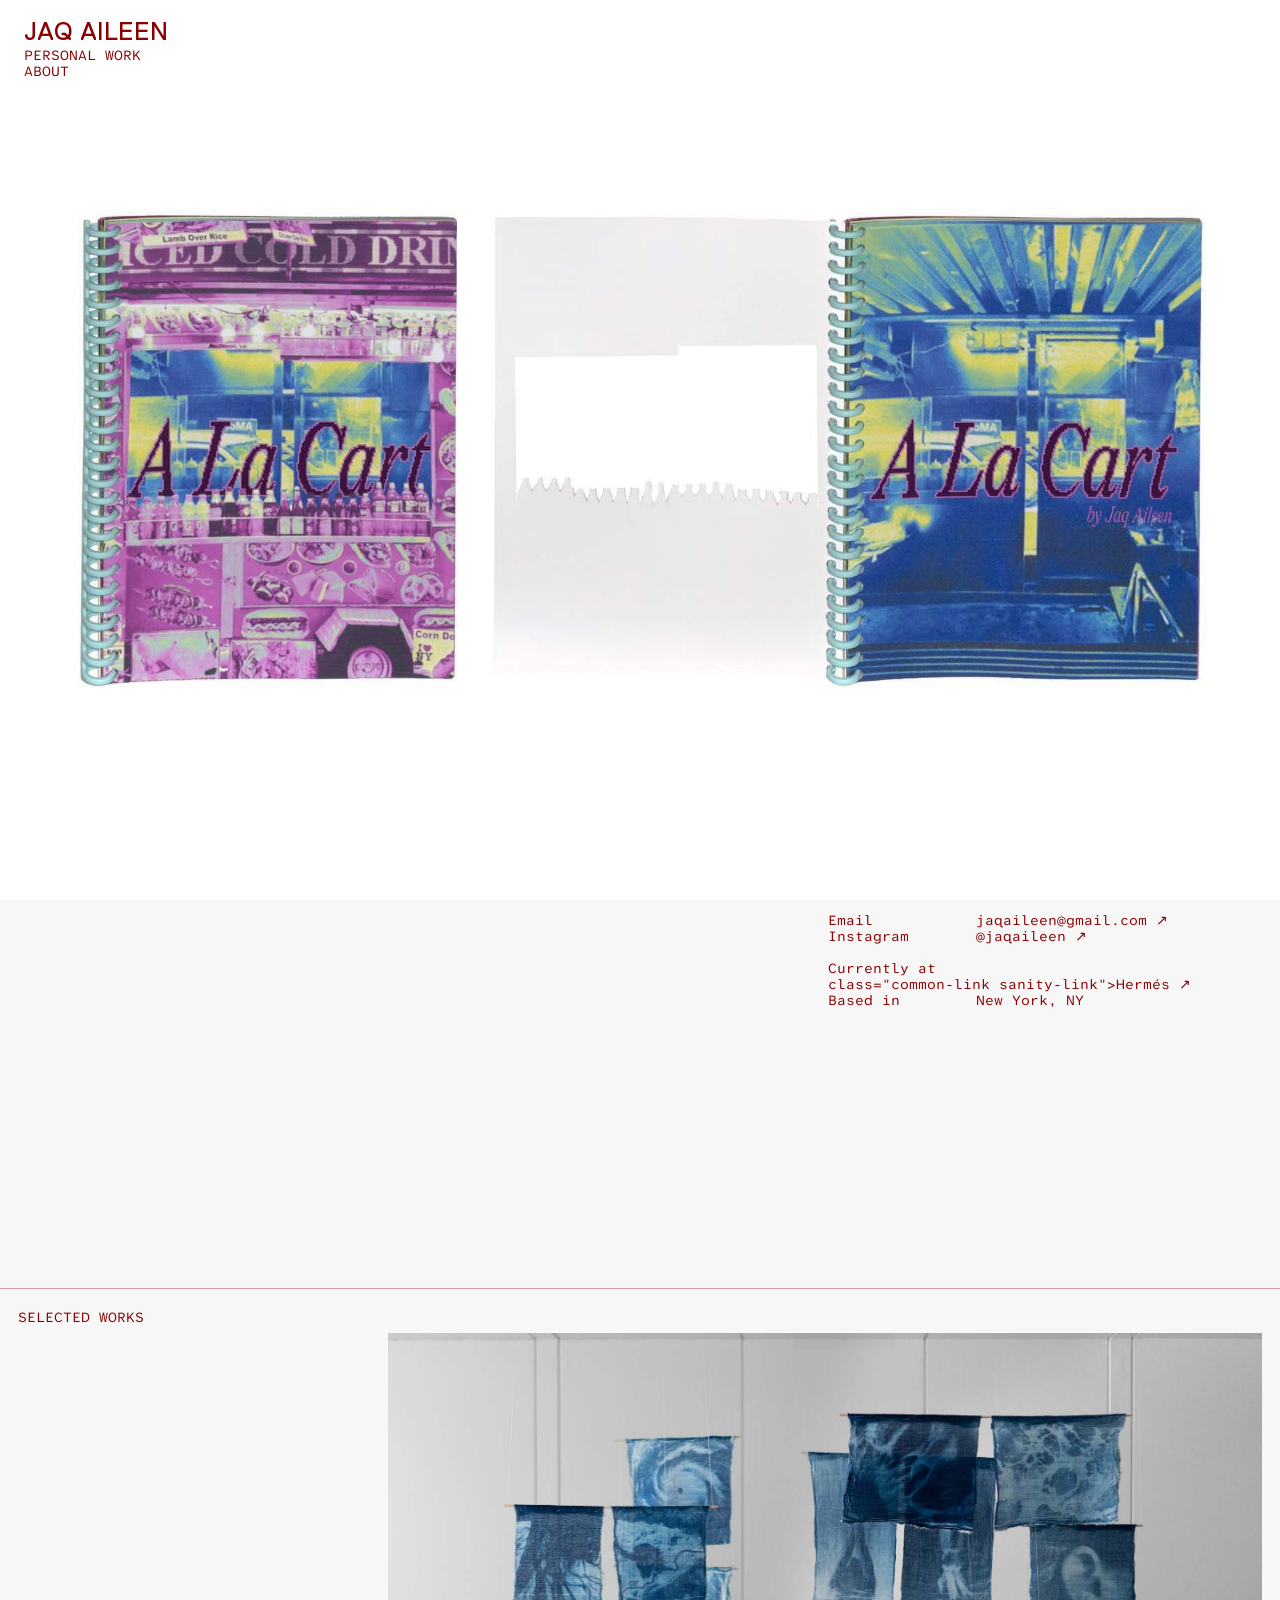
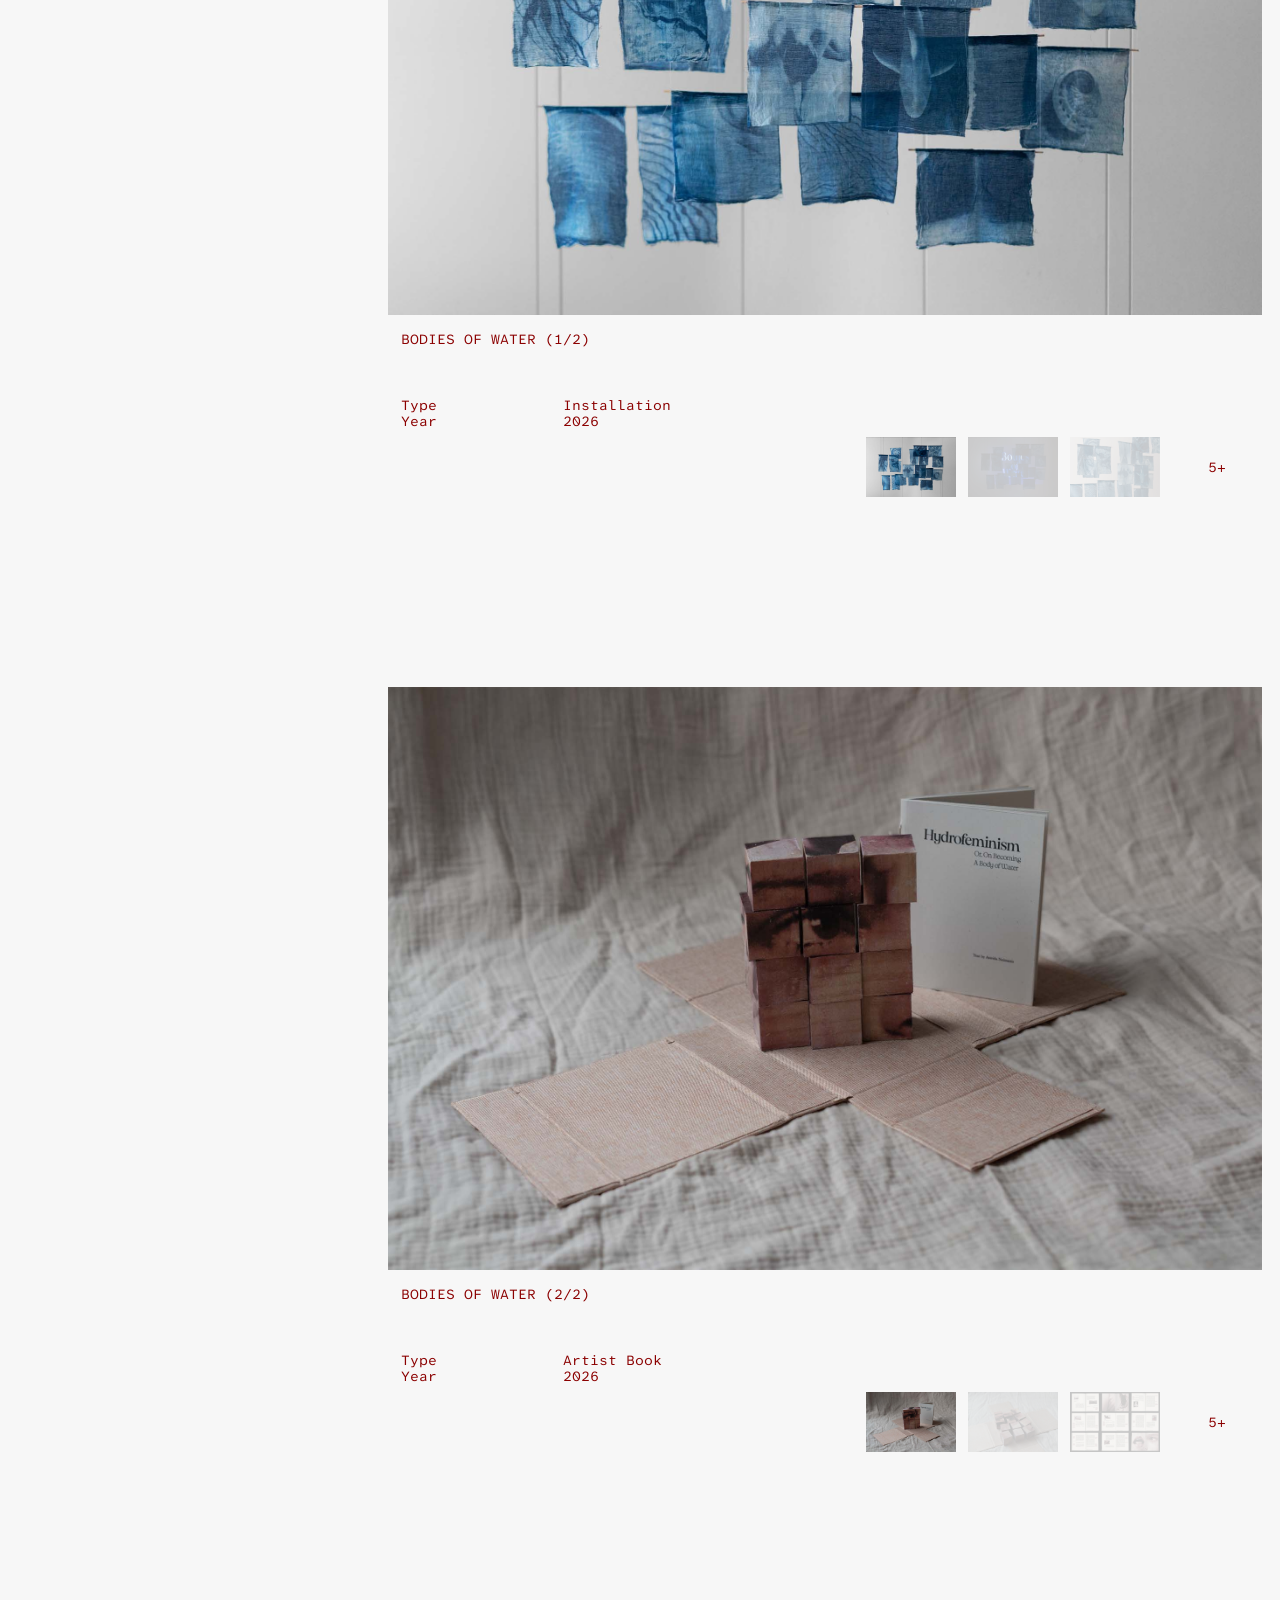
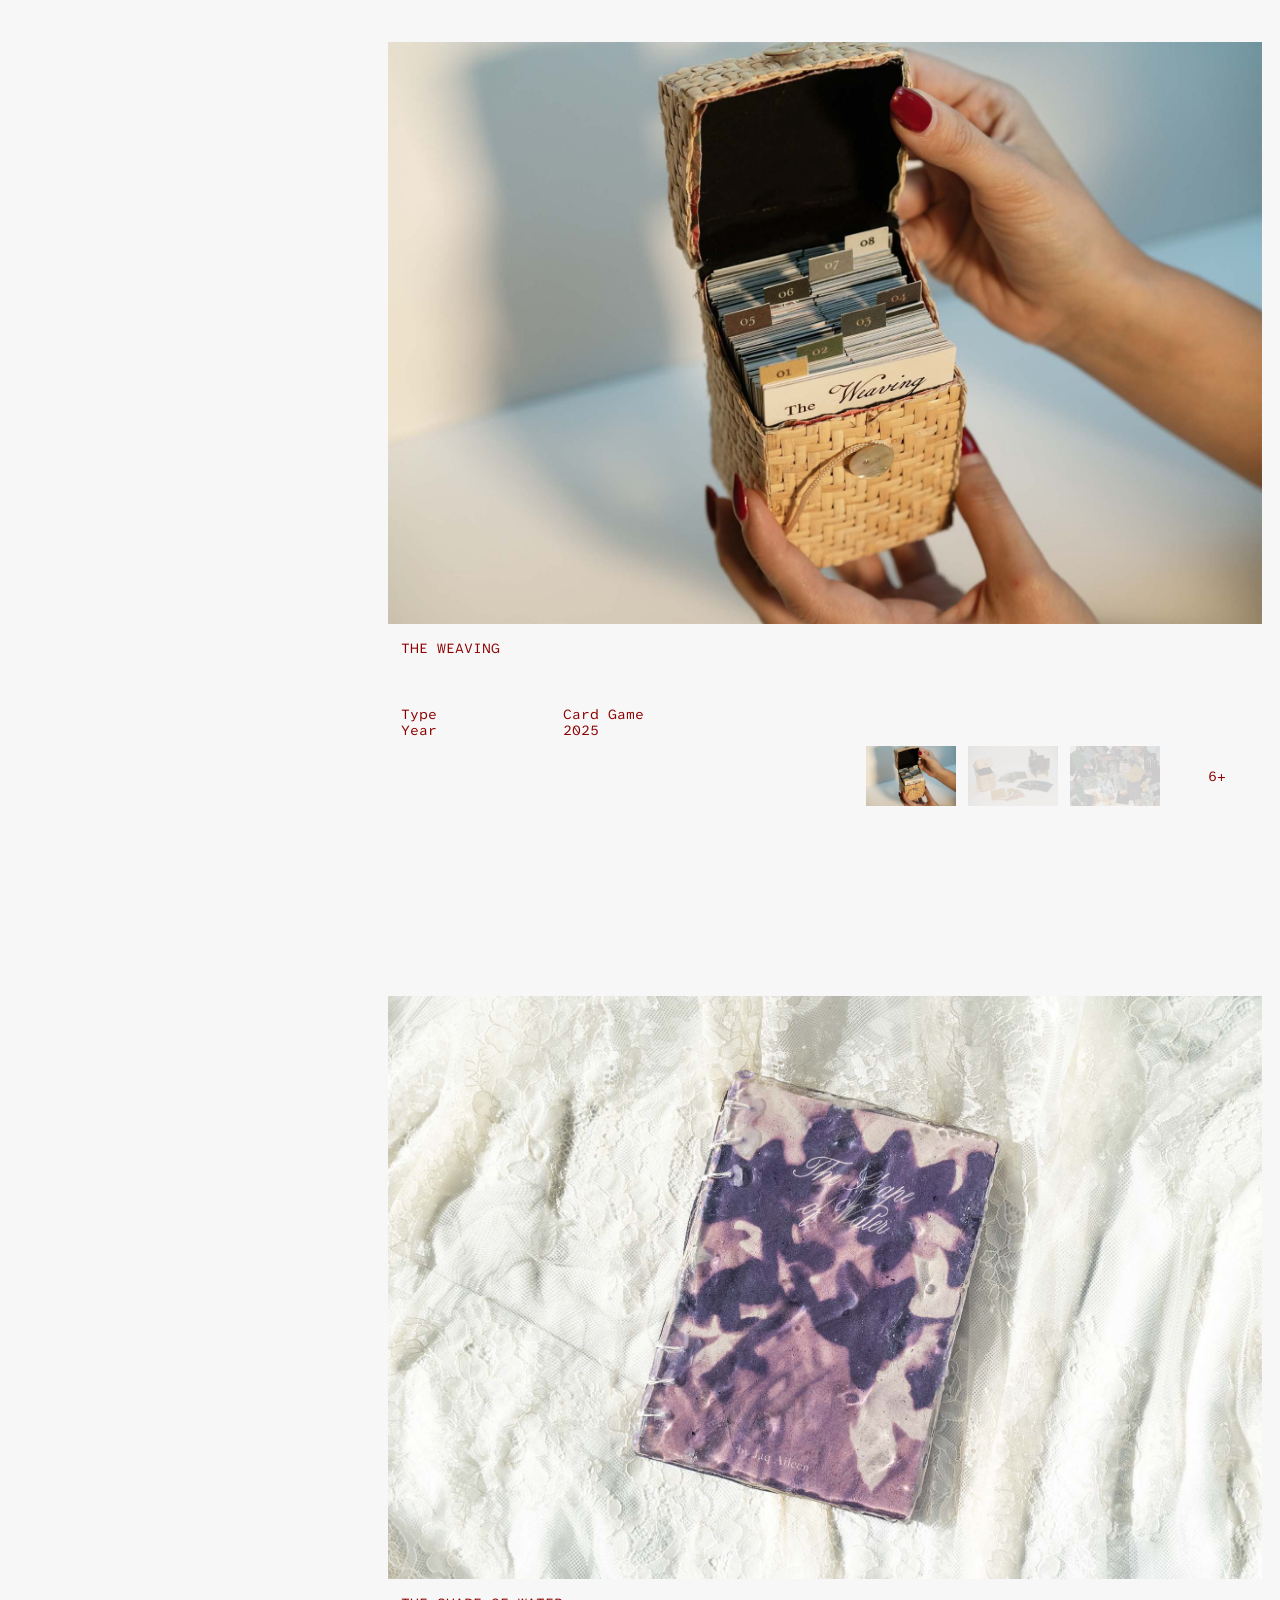
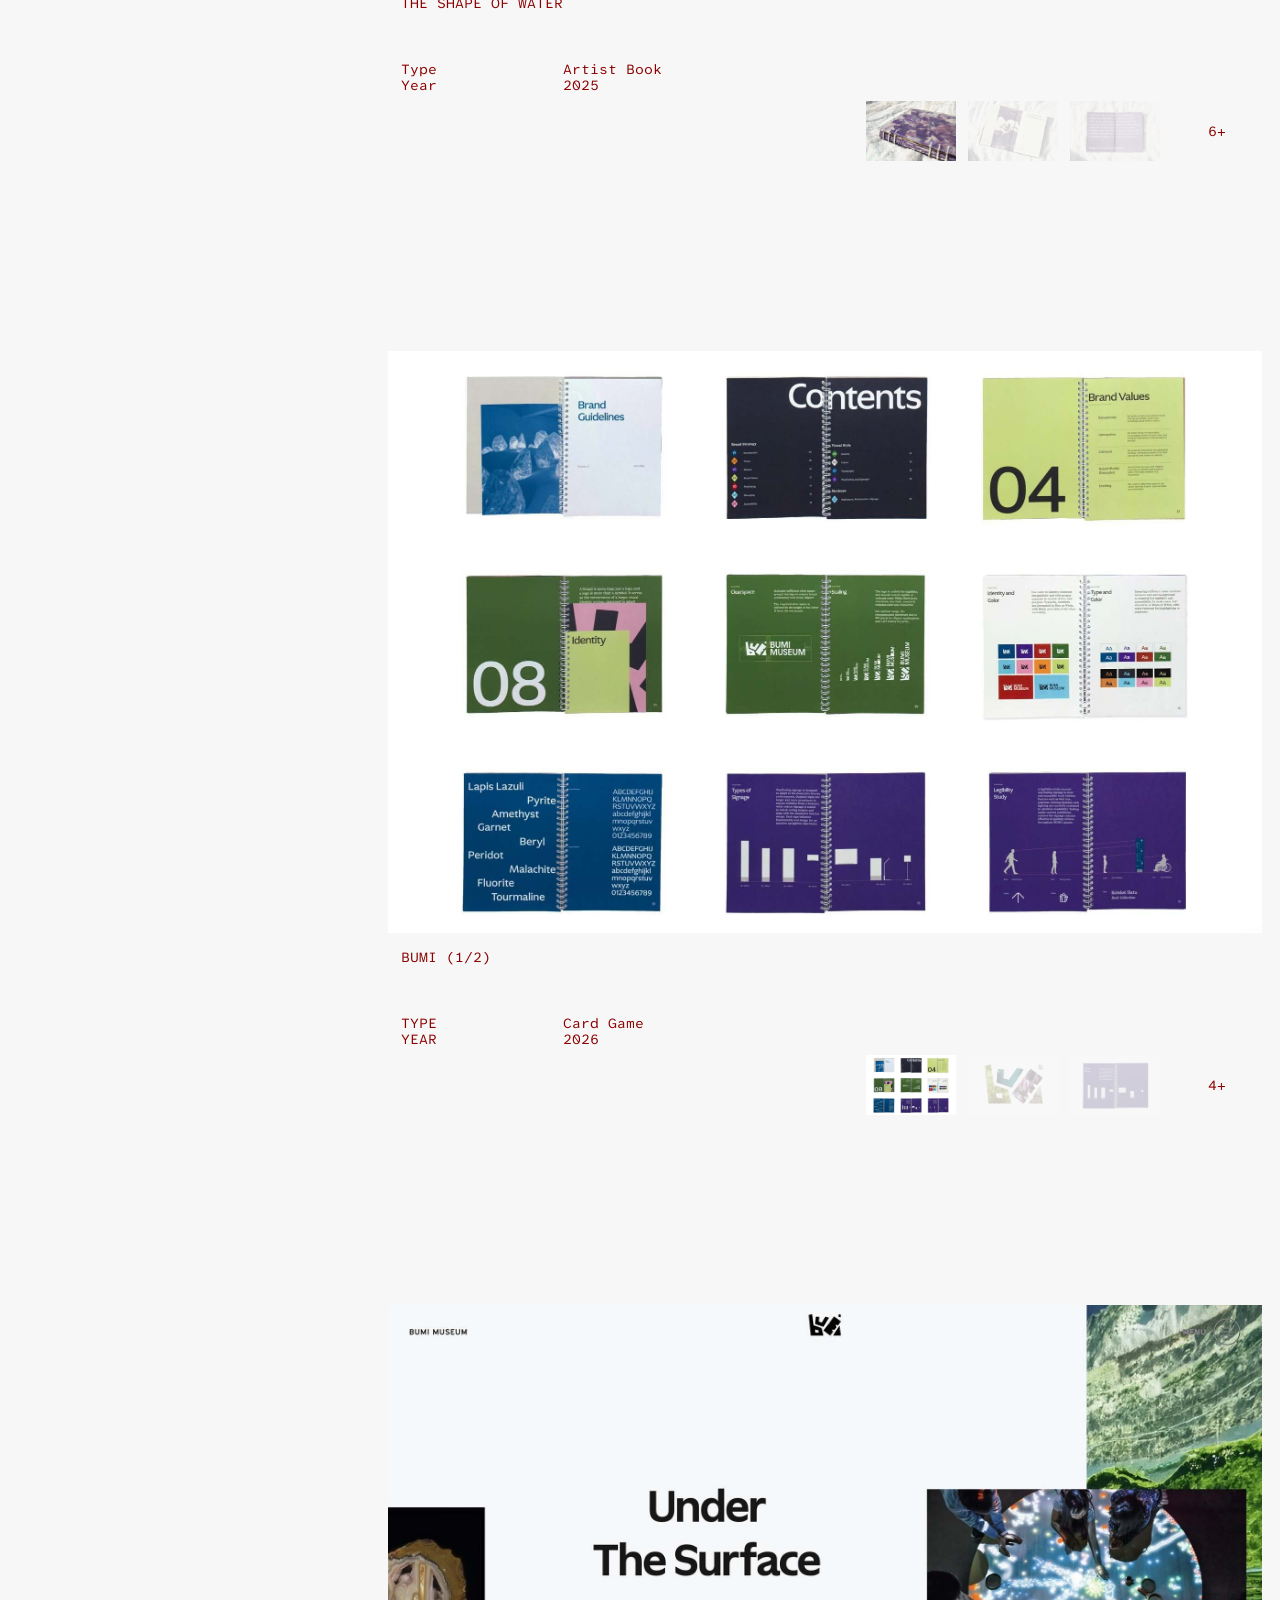
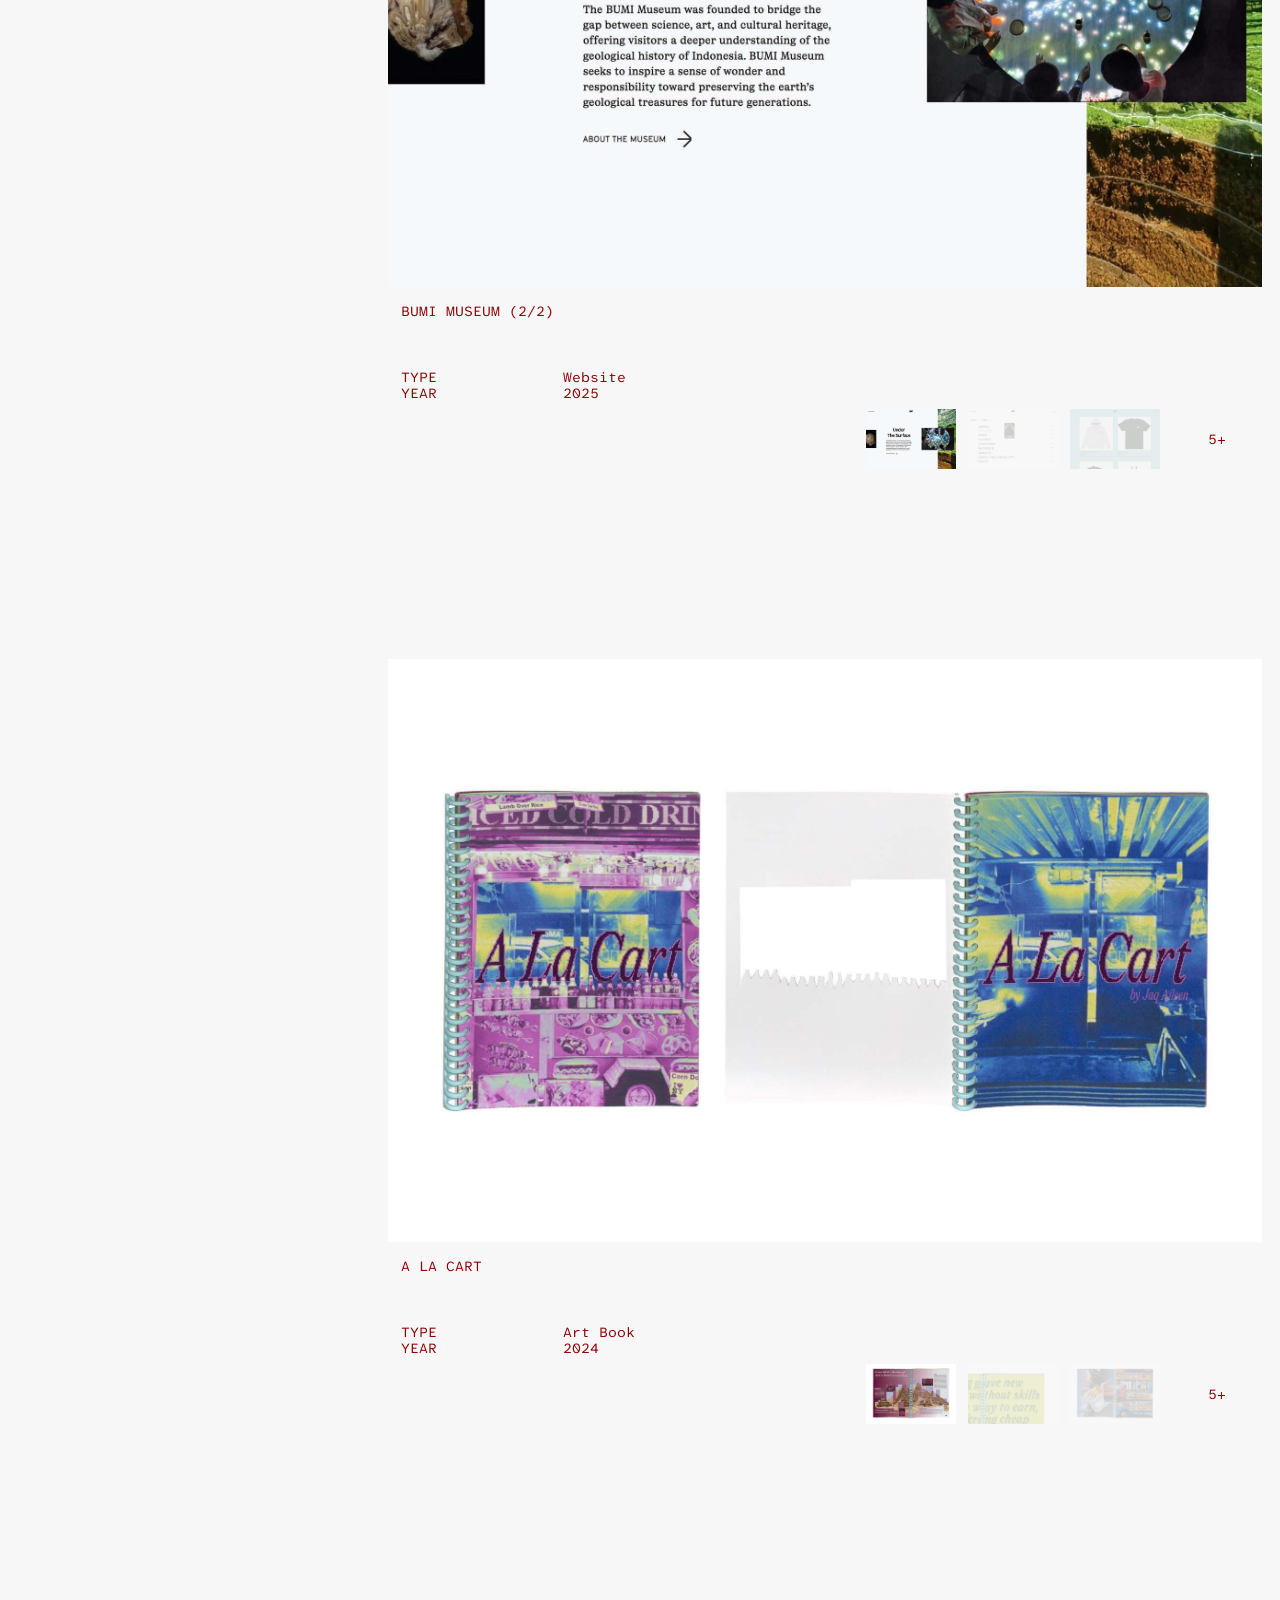
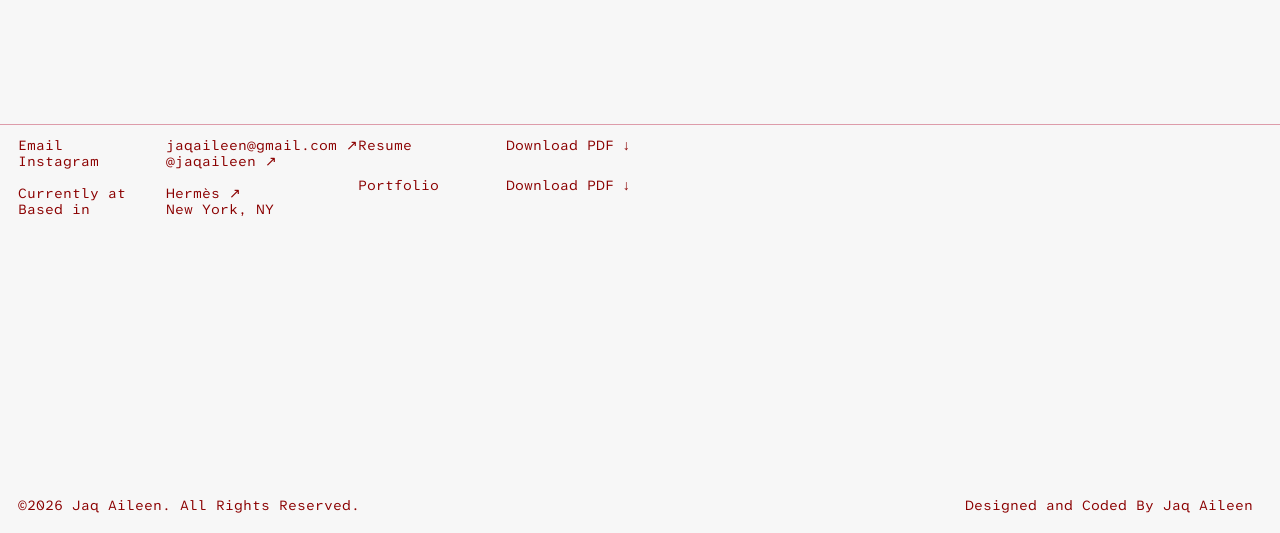
==== index.html @ b5b3762b "fixing home" ====
<!DOCTYPE html>
<html lang="en">

<head>
    <meta charset="utf-8">
    <meta name="viewport" content="width=device-width, initial-scale=1, maximum-scale=5">
    <link rel="preconnect" href="https://fonts.googleapis.com">
    <link rel="preconnect" href="https://fonts.gstatic.com" crossorigin>
    <link
        href="https://fonts.googleapis.com/css2?family=Atkinson+Hyperlegible+Mono:ital,wght@0,200..800;1,200..800&family=Atkinson+Hyperlegible:ital,wght@0,400;0,700;1,400;1,700&display=swap"
        rel="stylesheet">
    <link rel="stylesheet" href="./css/0f7dc2a64ae3cc79.css" data-precedence="next">
    <link rel="stylesheet" href="./css/04594faf55a2feed.css" data-precedence="next">
    <link rel="stylesheet" href="./css/806a931c73dc2719.css" data-precedence="next">
    <link rel="stylesheet" href="./css/6ca730bbd51e96d1.css" data-precedence="next">
    <link rel="preload" as="script" fetchpriority="low"
        href="/_next/static/chunks/5bcee453cc4bce6d.js?dpl=dpl_FYpNEHf9pi5UFVvj9kogmMbn2Bia">
    <script src="./script.js" async=""></script>
    <canvas id="cursor-trail-canvas"
        style="position:fixed; inset:0; width:100%; height:100%; pointer-events:none; z-index:9999;"></canvas>

    <link rel="icon" type="image/x-icon" href="./images/favicon.ico">
    <link rel="icon" type="image/png" sizes="64x64" href="./images/pomegranate.png">

    <title>JAQ AILEEN</title>
</head>

<body>
    <div id="cursor-dot"></div>
    <div hidden=""><!--$--><!--/$--></div>
    <div class="LayoutDefault-module-scss-module__0-pwYa__container">
        <header class="HeaderLayout-module-scss-module__x_kloq__container">
            <div class="HeaderLayout-module-scss-module__x_kloq__logo">
                <a class="common-link" href="./index.html">
                    <!-- <img src="./images/pomegranate.png" alt="" style="height: 1em; width: auto; object-fit: contain; display: inline-block; vertical-align: middle; margin-right: 0.2em;"> -->
                    <span>JAQ AILEEN</span>
                </a>
            </div>
            <!-- <nav class="HeaderLayout-module-scss-module__x_kloq__menu"><a
                    class="common-link HeaderLayout-module-scss-module__x_kloq__button"
                    href="./projects2.html"><span>CLIENT WORK</span></a>
                <div
                    class="HeaderLayout-module-scss-module__x_kloq__submenu TransitionHeight-module-scss-module__KEdKMW__container">
                    <a class="common-link HeaderLayout-module-scss-module__x_kloq__link"
                        href="./projects2.html"><span>All</span></a>
                    <div class="HeaderLayout-module-scss-module__x_kloq__links"><a
                            class="common-link HeaderLayout-module-scss-module__x_kloq__link"
                            href="./bodiesofwater1.html"><span>HERMÈS (SPRING)
                                <br>Visual Merchandising, 2026<div
                                    class="HeaderLayout-module-scss-module__x_kloq__thumbnail">
                                    <img src="./images/hermes-wstwindow.jpg" alt="" width="1601" height="2400"
                                        class="CommonImage-module-scss-module__qaK7rG__image" style="aspect-ratio:1">
                                </div></span></a><a class="common-link HeaderLayout-module-scss-module__x_kloq__link"
                            href="./bodiesofwater2.html"><span>HERMÈS (SUMMER)
                                <br>Visual Merchandising, 2026<div
                                    class="HeaderLayout-module-scss-module__x_kloq__thumbnail"><img
                                        src="./images/cubes-cover.jpg" alt="" width="1601" height="2400"
                                        class="CommonImage-module-scss-module__qaK7rG__image" style="aspect-ratio:1">
                                </div></span></a><a class="common-link HeaderLayout-module-scss-module__x_kloq__link"
                            href="./theweaving.html"><span>MEVIUS<br> Branding, 2025
                                <div class="HeaderLayout-module-scss-module__x_kloq__thumbnail"><img
                                        src="./images/mevius-logounbranded.png" alt="" width="1601" height="2400"
                                        class="CommonImage-module-scss-module__qaK7rG__image" style="aspect-ratio:1">
                                </div>
                            </span></a><a class="common-link HeaderLayout-module-scss-module__x_kloq__link"
                            href="/"><span>MILKLKIFE<br> Package Design, 2025<div
                                    class="HeaderLayout-module-scss-module__x_kloq__thumbnail"><img
                                        src="./images/milklife-packaging.png" alt="" width="1601" height="2400"
                                        class="CommonImage-module-scss-module__qaK7rG__image" style="aspect-ratio:1">
                                </div></span></a><a class="common-link HeaderLayout-module-scss-module__x_kloq__link"
                            href="./bumi1.html"><span>PROENZA SCHOULER
                                <br>Online Visual Merchandising, 2025<div
                                    class="HeaderLayout-module-scss-module__x_kloq__thumbnail"><img
                                        src="./images/bumi-logo.jpg" alt="" width="1601" height="2400"
                                        class="CommonImage-module-scss-module__qaK7rG__image" style="aspect-ratio:1">
                                </div></span></a><a class="common-link HeaderLayout-module-scss-module__x_kloq__link"
                            href="./bumi2.html"><span>HERMÈS (FALL)<br>Visual Merchandising, 2023<div
                                    class="HeaderLayout-module-scss-module__x_kloq__thumbnail"><img
                                        src="./images/bumi-home.jpg" alt="" width="1601" height="2400"
                                        class="CommonImage-module-scss-module__qaK7rG__image" style="aspect-ratio:1">
                                </div>
                            </span></a><a class="common-link HeaderLayout-module-scss-module__x_kloq__more"
                            href="./projects.html"><span>View All</span></a></div>
                </div>
            </nav> -->
            <nav class="HeaderLayout-module-scss-module__x_kloq__menu"><a
                    class="common-link HeaderLayout-module-scss-module__x_kloq__button"
                    href="./projects.html"><span>PERSONAL WORK</span></a>
                <div
                    class="HeaderLayout-module-scss-module__x_kloq__submenu TransitionHeight-module-scss-module__KEdKMW__container">
                    <a class="common-link HeaderLayout-module-scss-module__x_kloq__link"
                        href="./projects.html"><span>All</span></a>
                    <div class="HeaderLayout-module-scss-module__x_kloq__links"><a
                            class="common-link HeaderLayout-module-scss-module__x_kloq__link"
                            href="./bodiesofwater1.html"><span>BODIES OF WATER (1/2)
                                <br>Installation, 2026<div class="HeaderLayout-module-scss-module__x_kloq__thumbnail">
                                    <img src="./images/install-detail-h.jpg" alt="" width="1601" height="2400"
                                        class="CommonImage-module-scss-module__qaK7rG__image" style="aspect-ratio:1">
                                </div></span></a><a class="common-link HeaderLayout-module-scss-module__x_kloq__link"
                            href="./bodiesofwater2.html"><span>BODIES OF WATER (2/2)<br>Artist Book, 2026<div
                                    class="HeaderLayout-module-scss-module__x_kloq__thumbnail"><img
                                        src="./images/cubes-cover1.jpg" alt="" width="1601" height="2400"
                                        class="CommonImage-module-scss-module__qaK7rG__image" style="aspect-ratio:1">
                                </div></span></a><a class="common-link HeaderLayout-module-scss-module__x_kloq__link"
                            href="./theweaving.html"><span>THE WEAVING <br> Card Game, 2025
                                <div class="HeaderLayout-module-scss-module__x_kloq__thumbnail"><img
                                        src="./images/theweaving-cover.jpg" alt="" width="1601" height="2400"
                                        class="CommonImage-module-scss-module__qaK7rG__image" style="aspect-ratio:1">
                                </div>
                            </span></a><a class="common-link HeaderLayout-module-scss-module__x_kloq__link"
                            href="./theshapeof.html"><span>THE SHAPE OF WATER <br> Artist Book, 2025<div
                                    class="HeaderLayout-module-scss-module__x_kloq__thumbnail"><img
                                        src="./images/shapeof-cover1.jpg" alt="" width="1601" height="2400"
                                        class="CommonImage-module-scss-module__qaK7rG__image" style="aspect-ratio:1">
                                </div></span></a><a class="common-link HeaderLayout-module-scss-module__x_kloq__link"
                            href="./bumi1.html"><span>BUMI (1/2)
                                <br>Branding Guideline, 2025<div
                                    class="HeaderLayout-module-scss-module__x_kloq__thumbnail"><img
                                        src="./images/bumi-logo.jpg" alt="" width="1601" height="2400"
                                        class="CommonImage-module-scss-module__qaK7rG__image" style="aspect-ratio:1">
                                </div></span></a><a class="common-link HeaderLayout-module-scss-module__x_kloq__link"
                            href="./bumi2.html"><span>BUMI (2/2)<br>Web Design, 2025<div
                                    class="HeaderLayout-module-scss-module__x_kloq__thumbnail"><img
                                        src="./images/bumi-home.jpg" alt="" width="1601" height="2400"
                                        class="CommonImage-module-scss-module__qaK7rG__image" style="aspect-ratio:1">
                                </div></span></a><a class="common-link HeaderLayout-module-scss-module__x_kloq__link"
                            href="./alacart.html"><span>A LA CART<br>Artist Book, 2024
                                <div class="HeaderLayout-module-scss-module__x_kloq__thumbnail"><img
                                        src="./images/alacart-cover.jpg" alt="" width="1601" height="2400"
                                        class="CommonImage-module-scss-module__qaK7rG__image" style="aspect-ratio:1">
                                </div>
                            </span></a><a class="common-link HeaderLayout-module-scss-module__x_kloq__more"
                            href="./projects.html"><span>View All</span></a></div>
                </div>
            </nav>
            <nav class="HeaderLayout-module-scss-module__x_kloq__menu"><a
                    class="common-link HeaderLayout-module-scss-module__x_kloq__button"
                    href="./about.html"><span>ABOUT</span></a>
            </nav>
    </div>
    </header>
    <main>
        <div>
            <section class="">
                <div class="HomeLanding-module-scss-module__LwAsna__landing"><a
                        class="common-link HomeLanding-module-scss-module__LwAsna__link"
                        href="./projects.html"><span><span>View Project</span></span></a><img
                        src="./images/install-detail-h.jpg" alt="Hero image" width="2400" height="1556"
                        class="HomeLanding-module-scss-module__LwAsna__image HomeLanding-module-scss-module__LwAsna__DESKTOP CommonImage-module-scss-module__qaK7rG__image"><img
                        src="./images/install-detail-p.jpg" alt="Hero image" width="1380" height="2000"
                        class="HomeLanding-module-scss-module__LwAsna__image HomeLanding-module-scss-module__LwAsna__MOBILE CommonImage-module-scss-module__qaK7rG__image">
                </div>
                <div class="HomeLanding-module-scss-module__LwAsna__introduction">
                    <div class="with-fancy HomeLanding-module-scss-module__LwAsna__content">
                        <div class="SanityContentLabelLink-module-scss-module__25iyra__container">
                            <div>Email</div><span class="sanity-link__container"><a href="mailto:sjaqaileen@gmail.com"
                                    target="_blank" rel="noopener noreferrer"
                                    class="common-link sanity-link"><span>jaqaileen@gmail.com ↗</span></a></span>
                        </div>
                        <div class="SanityContentLabelLink-module-scss-module__25iyra__container">
                            <div>Instagram</div><span class="sanity-link__container"><a
                                    href="https://instagram.com/jaqaileen" target="_blank" rel="noopener noreferrer"
                                    class="common-link sanity-link"><span>@jaqaileen ↗</span></a></span>
                        </div>
                        <br>
                        <div class="SanityContentLabelLink-module-scss-module__25iyra__container">
                            <div>Currently at</div><span class="sanity-link__container"><a
                                    href="https://www.hermes.com/" target="_blank" rel="noopener noreferrer" </a>
                        </div>

                        class="common-link sanity-link"><span>Hermés ↗</span></a></span>
                        <div class="SanityContentLabelLink-module-scss-module__25iyra__container">
                            <div>Based in</div> New York, NY</span></span>
                        </div>

                    </div>
                </div>
        </div>
        </section>
        </div>
        <div class="HomeLanding-module-scss-module__LwAsna__decorator"></div>
        <h2 style="padding-left: 18px; padding-bottom: 8px;">SELECTED WORKS</h2>

        <div class="HomeLayout-module-scss-module__7hN74q__sections">
            <div>
                <div class="ProjectCard-module-scss-module__pM93sa__container">
                    <div class="ProjectCard-module-scss-module__pM93sa__inner"><a
                            class="common-link ProjectCard-module-scss-module__pM93sa__cover"
                            href="./bodiesofwater1.html"><span>Bodies of Water (1/2)</span></a>
                        <div class="SlideshowDefault-module-scss-module__XK5D_G__container">
                            <div class="SlideshowDefault-module-scss-module__XK5D_G__inner"><img
                                    src="./images/install-cover.jpg" alt="" width="2400" height="1601"
                                    class="CommonImage-module-scss-module__qaK7rG__image" style="aspect-ratio:1.5"><img
                                    src="./images/install-detail-p.jpg"
                                    alt="Layered cyanotype installation showing humans and aquatic life." width="2400"
                                    height="1556" class="CommonImage-module-scss-module__qaK7rG__image"
                                    style="aspect-ratio:1.5"></div>
                        </div>
                        <div
                            class="ProjectCard-module-scss-module__pM93sa__details ProjectCardDetails-module-scss-module__4TMqsW__container ProjectCardDetails-module-scss-module__4TMqsW__DEFAULT">
                            <a class="common-link ProjectCardDetails-module-scss-module__4TMqsW__link"
                                href="./bodiesofwater1.html"><span>
                                    <h3>Bodies of Water (1/2)</h3><span
                                        class="ProjectCardDetails-module-scss-module__4TMqsW__cover"></span>
                                </span></a>
                            <p></p>
                            <dl>
                                <dt>Type</dt>
                                <dd>Installation</dd>
                                <dt>Year</dt>
                                <dd>2026</dd>
                            </dl>
                        </div>
                    </div>
                    <div class="ProjectCard-module-scss-module__pM93sa__controls">
                        <div class="ProjectCard-module-scss-module__pM93sa__thumbnails">
                            <div class="SlideshowThumbnails-module-scss-module__l8fZQq__items"><button
                                    class="SlideshowThumbnails-module-scss-module__l8fZQq__item SlideshowThumbnails-module-scss-module__l8fZQq__ACTIVE"><img
                                        src="./images/install-cover.jpg"
                                        alt="Layered cyanotype installation showing humans and aquatic life."
                                        width="2400" height="1601"
                                        class="SlideshowThumbnails-module-scss-module__l8fZQq__image CommonImage-module-scss-module__qaK7rG__image"
                                        style="aspect-ratio:1.5"></button><button
                                    class="SlideshowThumbnails-module-scss-module__l8fZQq__item SlideshowThumbnails-module-scss-module__l8fZQq__INACTIVE"><img
                                        src="./images/install-coverdark.jpg"
                                        alt="Layered cyanotype installation showing humans and aquatic life in the dark with the title, Bodies of Water, projected in the background."
                                        width="2400" height="1601"
                                        class="SlideshowThumbnails-module-scss-module__l8fZQq__image CommonImage-module-scss-module__qaK7rG__image"
                                        style="aspect-ratio:1.5"></button><button
                                    class="SlideshowThumbnails-module-scss-module__l8fZQq__item SlideshowThumbnails-module-scss-module__l8fZQq__INACTIVE"><img
                                        src="./images/install-detail-h.jpg"
                                        alt="Detail of layered cyanotype installation showing humans and aquatic life."
                                        width="2400" height="1601"
                                        class="SlideshowThumbnails-module-scss-module__l8fZQq__image CommonImage-module-scss-module__qaK7rG__image"
                                        style="aspect-ratio:1.5"></button>
                                <div
                                    class="SlideshowThumbnails-module-scss-module__l8fZQq__item SlideshowThumbnails-module-scss-module__l8fZQq__remaining">
                                    5<!-- -->+</div>
                            </div>
                        </div><a class="common-link ProjectCard-module-scss-module__pM93sa__mobileLink"
                            href="./bodiesofwater1.html"><span> </span></a>
                    </div>
                </div>
            </div>
            <div>
                <div class="ProjectCard-module-scss-module__pM93sa__container">
                    <div class="ProjectCard-module-scss-module__pM93sa__inner"><a
                            class="common-link ProjectCard-module-scss-module__pM93sa__cover"
                            href="./bodiesofwater2.html"><span>Bodies of Water (2/2)</span></a>
                        <div class="SlideshowDefault-module-scss-module__XK5D_G__container">
                            <div class="SlideshowDefault-module-scss-module__XK5D_G__inner"><img
                                    src="./images/cubes-cover.jpg"
                                    alt="Beige lined box holding a zine and 12 image-transfered cubes." width="2400"
                                    height="1601" class="CommonImage-module-scss-module__qaK7rG__image"
                                    style="aspect-ratio:1.5"><img src="./images/cubes-cover.jpg"
                                    alt="Beige lined box holding a zine and 12 image-transfered cubes." width="2400"
                                    height="1601" class="CommonImage-module-scss-module__qaK7rG__image"
                                    style="aspect-ratio:1.5"><img src="./images/cubes-cover.jpg" alt="sadf" width="2400"
                                    height="1601" class="CommonImage-module-scss-module__qaK7rG__image"
                                    style="aspect-ratio:1.5">
                            </div>
                        </div>
                        <div
                            class="ProjectCard-module-scss-module__pM93sa__details ProjectCardDetails-module-scss-module__4TMqsW__container ProjectCardDetails-module-scss-module__4TMqsW__DEFAULT">
                            <a class="common-link ProjectCardDetails-module-scss-module__4TMqsW__link"
                                href="./bodiesofwater2.html"><span>
                                    <h3>Bodies of Water (2/2)</h3><span
                                        class="ProjectCardDetails-module-scss-module__4TMqsW__cover"></span>
                                </span></a>
                            <p></p>
                            <dl>
                                <dt>Type</dt>
                                <dd>Artist Book</dd>
                                <dt>Year</dt>
                                <dd>2026</dd>
                            </dl>
                        </div>
                    </div>
                    <div class="ProjectCard-module-scss-module__pM93sa__controls">
                        <div class="ProjectCard-module-scss-module__pM93sa__thumbnails">
                            <div class="SlideshowThumbnails-module-scss-module__l8fZQq__items"><button
                                    class="SlideshowThumbnails-module-scss-module__l8fZQq__item SlideshowThumbnails-module-scss-module__l8fZQq__ACTIVE"><img
                                        src="./images/cubes-cover.jpg" alt="Artist book, container, and " width="2400"
                                        height="1601"
                                        alt="Beige lined box holding a zine and 12 image-transfered wooden cubes."
                                        class="SlideshowThumbnails-module-scss-module__l8fZQq__image CommonImage-module-scss-module__qaK7rG__image"
                                        style="aspect-ratio:1.5"></button><button
                                    class="SlideshowThumbnails-module-scss-module__l8fZQq__item SlideshowThumbnails-module-scss-module__l8fZQq__INACTIVE"><img
                                        src="./images/cubes-scattered.jpg"
                                        alt="Image-transfered woden cubes slightly scattered over the beige lined box."
                                        width="2400"
                                        class="SlideshowThumbnails-module-scss-module__l8fZQq__image CommonImage-module-scss-module__qaK7rG__image"
                                        style="aspect-ratio:1.5"></button><button
                                    class="SlideshowThumbnails-module-scss-module__l8fZQq__item SlideshowThumbnails-module-scss-module__l8fZQq__INACTIVE"><img
                                        src="./images/cubes-book-scans.jpg"
                                        alt="Select book spreads of the zine, Hydrofeminism Or, On Becoming Water."
                                        width="2400" height="1601"
                                        class="SlideshowThumbnails-module-scss-module__l8fZQq__image CommonImage-module-scss-module__qaK7rG__image"
                                        style="aspect-ratio:1.5"></button>
                                <div
                                    class="SlideshowThumbnails-module-scss-module__l8fZQq__item SlideshowThumbnails-module-scss-module__l8fZQq__remaining">
                                    5<!-- -->+</div>
                            </div>
                        </div><a class="common-link ProjectCard-module-scss-module__pM93sa__mobileLink"
                            href="./bodiesofwater2.html"><span> </span></a>
                    </div>
                </div>
            </div>
            <div>
                <div class="ProjectCard-module-scss-module__pM93sa__container">
                    <div class="ProjectCard-module-scss-module__pM93sa__inner"><a
                            class="common-link ProjectCard-module-scss-module__pM93sa__cover"
                            href="./theweaving.html"><span>The Weaving</span></a>
                        <div class="SlideshowDefault-module-scss-module__XK5D_G__container">
                            <div class="SlideshowDefault-module-scss-module__XK5D_G__inner"><img
                                    src="./images/theweaving-cover.jpg"
                                    alt="Opened rattan box with cards, tabs, and name of the game peeking out."
                                    width="2400" height="1601" class="CommonImage-module-scss-module__qaK7rG__image"
                                    style="aspect-ratio:1.5"><img src="./images/theweaving-cover.jpg"
                                    class="CommonImage-module-scss-module__qaK7rG__image" style="aspect-ratio:1.5"><img
                                    src="./images/theweaving-cover.jpg"
                                    alt="Opened rattan box with cards, tabs, and name of the game peeking out."
                                    width="2400" height="1601" class="CommonImage-module-scss-module__qaK7rG__image"
                                    style="aspect-ratio:1.5"></div>
                        </div>
                        <div
                            class="ProjectCard-module-scss-module__pM93sa__details ProjectCardDetails-module-scss-module__4TMqsW__container ProjectCardDetails-module-scss-module__4TMqsW__DEFAULT">
                            <a class="common-link ProjectCardDetails-module-scss-module__4TMqsW__link"
                                href="./theweaving.html"><span>
                                    <h3>The Weaving</h3><span
                                        class="ProjectCardDetails-module-scss-module__4TMqsW__cover"></span>
                                </span></a>
                            <p></p>
                            <dl>
                                <dt>Type</dt>
                                <dd>Card Game</dd>
                                <dt>Year</dt>
                                <dd>2025</dd>
                            </dl>
                        </div>
                    </div>
                    <div class="ProjectCard-module-scss-module__pM93sa__controls">
                        <div class="ProjectCard-module-scss-module__pM93sa__thumbnails">
                            <div class="SlideshowThumbnails-module-scss-module__l8fZQq__items"><button
                                    class="SlideshowThumbnails-module-scss-module__l8fZQq__item SlideshowThumbnails-module-scss-module__l8fZQq__ACTIVE"><img
                                        src="./images/theweaving-cover.jpg"
                                        alt="Opened rattan box with cards, tabs, and name of the game peeking out."
                                        width="2400" height="1601"
                                        class="SlideshowThumbnails-module-scss-module__l8fZQq__image CommonImage-module-scss-module__qaK7rG__image"
                                        style="aspect-ratio:1.5"></button><button
                                    class="SlideshowThumbnails-module-scss-module__l8fZQq__item SlideshowThumbnails-module-scss-module__l8fZQq__INACTIVE"><img
                                        src="./images/theweaving-overview.jpg"
                                        alt="Rattan box standing next to a vertical card formation with cards spread out"
                                        width="2400" height="1601"
                                        class="SlideshowThumbnails-module-scss-module__l8fZQq__image CommonImage-module-scss-module__qaK7rG__image"
                                        style="aspect-ratio:1.5"></button><button
                                    class="SlideshowThumbnails-module-scss-module__l8fZQq__item SlideshowThumbnails-module-scss-module__l8fZQq__INACTIVE"><img
                                        src="./images/theweaving-cards.jpg"
                                        alt="Spread out playing cards on flat surface" width="2400" height="1601"
                                        class="SlideshowThumbnails-module-scss-module__l8fZQq__image CommonImage-module-scss-module__qaK7rG__image"
                                        style="aspect-ratio:1.5"></button>
                                <div
                                    class="SlideshowThumbnails-module-scss-module__l8fZQq__item SlideshowThumbnails-module-scss-module__l8fZQq__remaining">
                                    6<!-- -->+</div>
                            </div>
                        </div><a class="common-link ProjectCard-module-scss-module__pM93sa__mobileLink"
                            href="./theweaving.html"><span> </span></a>
                    </div>
                </div>
            </div>
            <div>
                <div class="ProjectCard-module-scss-module__pM93sa__container">
                    <div class="ProjectCard-module-scss-module__pM93sa__inner"><a
                            class="common-link ProjectCard-module-scss-module__pM93sa__cover"
                            href="./theshapeof.html"><span>The Shape of Water</span></a>
                        <div class="SlideshowDefault-module-scss-module__XK5D_G__container">
                            <div class="SlideshowDefault-module-scss-module__XK5D_G__inner"><img
                                    src="./images/shapeof-cover2.jpg" alt="Purple resin covered artbook." width="2400"
                                    height="1601" class="CommonImage-module-scss-module__qaK7rG__image"
                                    style="aspect-ratio:1.5"><img src="./images/shapeof-cover2.jpg"
                                    class="CommonImage-module-scss-module__qaK7rG__image" style="aspect-ratio:1.5"><img
                                    src="./images/shapeof-cover2.jpg" alt="Purple resin covered artbook." width="2400"
                                    height="1601" class="CommonImage-module-scss-module__qaK7rG__image"
                                    style="aspect-ratio:1.5"></div>
                        </div>
                        <div
                            class="ProjectCard-module-scss-module__pM93sa__details ProjectCardDetails-module-scss-module__4TMqsW__container ProjectCardDetails-module-scss-module__4TMqsW__DEFAULT">
                            <a class="common-link ProjectCardDetails-module-scss-module__4TMqsW__link"
                                href="./theshapeof.html"><span>
                                    <h3>The Shape of Water</h3><span
                                        class="ProjectCardDetails-module-scss-module__4TMqsW__cover"></span>
                                </span></a>
                            <p></p>
                            <dl>
                                <dt>Type</dt>
                                <dd>Artist Book</dd>
                                <dt>Year</dt>
                                <dd>2025</dd>
                            </dl>
                        </div>
                    </div>
                    <div class="ProjectCard-module-scss-module__pM93sa__controls">
                        <div class="ProjectCard-module-scss-module__pM93sa__thumbnails">
                            <div class="SlideshowThumbnails-module-scss-module__l8fZQq__items"><button
                                    class="SlideshowThumbnails-module-scss-module__l8fZQq__item SlideshowThumbnails-module-scss-module__l8fZQq__ACTIVE"><img
                                        src="./images/shapeof-spine.jpg" alt="Book spine showing coptic binding."
                                        width="2400" height="1601"
                                        class="SlideshowThumbnails-module-scss-module__l8fZQq__image CommonImage-module-scss-module__qaK7rG__image"
                                        style="aspect-ratio:1.5"></button><button
                                    class="SlideshowThumbnails-module-scss-module__l8fZQq__item SlideshowThumbnails-module-scss-module__l8fZQq__INACTIVE"><img
                                        src="./images/shapeof-chapter.jpg" alt="Book's first chapter divider."
                                        width="2400" height="1601"
                                        class="SlideshowThumbnails-module-scss-module__l8fZQq__image CommonImage-module-scss-module__qaK7rG__image"
                                        style="aspect-ratio:1.5"></button><button
                                    class="SlideshowThumbnails-module-scss-module__l8fZQq__item SlideshowThumbnails-module-scss-module__l8fZQq__INACTIVE"><img
                                        src="./images/shapeof-quote.jpg" alt="Book featuring a full-spread quote."
                                        width="2400" height="1601"
                                        class="SlideshowThumbnails-module-scss-module__l8fZQq__image CommonImage-module-scss-module__qaK7rG__image"
                                        style="aspect-ratio:1.5"></button>
                                <div
                                    class="SlideshowThumbnails-module-scss-module__l8fZQq__item SlideshowThumbnails-module-scss-module__l8fZQq__remaining">
                                    6<!-- -->+</div>
                            </div>
                        </div><a class="common-link ProjectCard-module-scss-module__pM93sa__mobileLink"
                            href="./theweaving.html"><span> </span></a>
                    </div>
                </div>
            </div>
            <div class="ProjectCard-module-scss-module__pM93sa__container">
                <div class="ProjectCard-module-scss-module__pM93sa__inner"><a
                        class="common-link ProjectCard-module-scss-module__pM93sa__cover" href="./bumi1.html"><span>BUMI
                            (1/2)</span></a>
                    <div class="SlideshowDefault-module-scss-module__XK5D_G__container">
                        <div class="SlideshowDefault-module-scss-module__XK5D_G__inner"><img
                                src="./images/bumi-identityspread.jpg" alt="Select spreads of BUMI brand guideline."
                                width="2400" height="1601" class="CommonImage-module-scss-module__qaK7rG__image"
                                style="aspect-ratio:1.5"><img src="./images/bumi-identityspread.jpg"
                                alt="Select spreads of BUMI brand guideline." width="2400" height="1556"
                                class="CommonImage-module-scss-module__qaK7rG__image" style="aspect-ratio:1.5"></div>
                    </div>
                    <div
                        class="ProjectCard-module-scss-module__pM93sa__details ProjectCardDetails-module-scss-module__4TMqsW__container ProjectCardDetails-module-scss-module__4TMqsW__DEFAULT">
                        <a class="common-link ProjectCardDetails-module-scss-module__4TMqsW__link"
                            href="./bumi1.html"><span>
                                <h3>BUMI (1/2)</h3><span
                                    class="ProjectCardDetails-module-scss-module__4TMqsW__cover"></span>
                            </span></a>
                        <p></p>
                        <dl>
                            <dt>TYPE</dt>
                            <dd>Card Game</dd>
                            <dt>YEAR</dt>
                            <dd>2026</dd>
                        </dl>
                    </div>
                </div>
                <div class="ProjectCard-module-scss-module__pM93sa__controls">
                    <div class="ProjectCard-module-scss-module__pM93sa__thumbnails">
                        <div class="SlideshowThumbnails-module-scss-module__l8fZQq__items"><button
                                class="SlideshowThumbnails-module-scss-module__l8fZQq__item SlideshowThumbnails-module-scss-module__l8fZQq__ACTIVE"><img
                                    src="./images/bumi-identityspread.jpg" alt="Select spreads of BUMI brand guideline."
                                    width="2400" height="1601"
                                    class="SlideshowThumbnails-module-scss-module__l8fZQq__image CommonImage-module-scss-module__qaK7rG__image"
                                    style="aspect-ratio:1.5"></button><button
                                class="SlideshowThumbnails-module-scss-module__l8fZQq__item SlideshowThumbnails-module-scss-module__l8fZQq__INACTIVE"><img
                                    src="./images/bumi-logo.jpg" alt="BUMI logo masked with gemstones for each letter."
                                    width="2400" height="1556"
                                    class="SlideshowThumbnails-module-scss-module__l8fZQq__image CommonImage-module-scss-module__qaK7rG__image"
                                    style="aspect-ratio:1.5"></button><button
                                class="SlideshowThumbnails-module-scss-module__l8fZQq__item SlideshowThumbnails-module-scss-module__l8fZQq__INACTIVE"><img
                                    src="./images/bumi-signage.jpg"
                                    alt="BUMI logo masked with gemstones for each letter." width="2400" height="1556"
                                    class="SlideshowThumbnails-module-scss-module__l8fZQq__image CommonImage-module-scss-module__qaK7rG__image"
                                    style="aspect-ratio:1.5"></button>
                            <div
                                class="SlideshowThumbnails-module-scss-module__l8fZQq__item SlideshowThumbnails-module-scss-module__l8fZQq__remaining">
                                4<!-- -->+</div>
                        </div>
                    </div><a class="common-link ProjectCard-module-scss-module__pM93sa__mobileLink"
                        href="/bumi1.html"><span> </span></a>
                </div>
            </div>
            <div class="ProjectCard-module-scss-module__pM93sa__container">
                <div class="ProjectCard-module-scss-module__pM93sa__inner"><a
                        class="common-link ProjectCard-module-scss-module__pM93sa__cover" href="./bumi2.html"><span>Bumi
                            Museum(2/2)
                        </span></a>
                    <div class="SlideshowDefault-module-scss-module__XK5D_G__container">
                        <div class="SlideshowDefault-module-scss-module__XK5D_G__inner"><img
                                src="./images/bumi-home.jpg" alt="Screenshot of the BUMI website's homepage."
                                width="2400" height="1601" class="CommonImage-module-scss-module__qaK7rG__image"
                                style="aspect-ratio:1.5"><img src="./images/bumi-home.jpg"
                                alt="Screenshot of the BUMI website's homepage." width="2400" height="1556"
                                class="CommonImage-module-scss-module__qaK7rG__image" style="aspect-ratio:1.5"></div>
                    </div>
                    <div
                        class="ProjectCard-module-scss-module__pM93sa__details ProjectCardDetails-module-scss-module__4TMqsW__container ProjectCardDetails-module-scss-module__4TMqsW__DEFAULT">
                        <a class="common-link ProjectCardDetails-module-scss-module__4TMqsW__link"
                            href="./bumi2.html"><span>
                                <h3>BUMI MUSEUM (2/2)</h3><span
                                    class="ProjectCardDetails-module-scss-module__4TMqsW__cover"></span>
                            </span></a>
                        <p></p>
                        <dl>
                            <dt>TYPE</dt>
                            <dd>Website</dd>
                            <dt>YEAR</dt>
                            <dd>2025</dd>
                        </dl>
                    </div>
                </div>
                <div class="ProjectCard-module-scss-module__pM93sa__controls">
                    <div class="ProjectCard-module-scss-module__pM93sa__thumbnails">
                        <div class="SlideshowThumbnails-module-scss-module__l8fZQq__items"><button
                                class="SlideshowThumbnails-module-scss-module__l8fZQq__item SlideshowThumbnails-module-scss-module__l8fZQq__ACTIVE"><img
                                    src="./images/bumi-home.jpg" alt="Screenshot of the BUMI website's homepage."
                                    width="2400" height="1601"
                                    class="SlideshowThumbnails-module-scss-module__l8fZQq__image CommonImage-module-scss-module__qaK7rG__image"
                                    style="aspect-ratio:1.5"></button><button
                                class="SlideshowThumbnails-module-scss-module__l8fZQq__item SlideshowThumbnails-module-scss-module__l8fZQq__INACTIVE"><img
                                    src="./images/bumi-collection.jpg"
                                    alt="Screenshot of the BUMI website's collection page." width="2400" height="1556"
                                    class="SlideshowThumbnails-module-scss-module__l8fZQq__image CommonImage-module-scss-module__qaK7rG__image"
                                    style="aspect-ratio:1.5"></button><button
                                class="SlideshowThumbnails-module-scss-module__l8fZQq__item SlideshowThumbnails-module-scss-module__l8fZQq__INACTIVE"><img
                                    src="./images/bumi-shop.jpg" alt="Screenshot of the BUMI website's shop page."
                                    width="2400" height="1556"
                                    class="SlideshowThumbnails-module-scss-module__l8fZQq__image CommonImage-module-scss-module__qaK7rG__image"
                                    style="aspect-ratio:1.5"></button>
                            <div
                                class="SlideshowThumbnails-module-scss-module__l8fZQq__item SlideshowThumbnails-module-scss-module__l8fZQq__remaining">
                                5<!-- -->+</div>
                        </div>
                    </div><a class="common-link ProjectCard-module-scss-module__pM93sa__mobileLink"
                        href="./bumi2.html"><span> </span></a>
                </div>
            </div>
            <div class="ProjectCard-module-scss-module__pM93sa__container">

                <div class="ProjectCard-module-scss-module__pM93sa__inner"><a
                        class="common-link ProjectCard-module-scss-module__pM93sa__cover" href="./alacart.html"><span>A
                            La Cart
                        </span></a>
                    <div class="SlideshowDefault-module-scss-module__XK5D_G__container">
                        <div class="SlideshowDefault-module-scss-module__XK5D_G__inner"><img
                                src="./images/alacart-diecut.jpg"
                                alt="Cover of artist book next to a book with a page open to reveal the diecut."
                                width="2400" height="1601" class="CommonImage-module-scss-module__qaK7rG__image"
                                style="aspect-ratio:1.5"><img src="./images/DSC00071.png submission - cubes.jpg"
                                alt="Cover of artist book next to a book with a page open to reveal the diecut."
                                width="2400" height="1556" class="CommonImage-module-scss-module__qaK7rG__image"
                                style="aspect-ratio:1.5"></div>
                    </div>
                    <div
                        class="ProjectCard-module-scss-module__pM93sa__details ProjectCardDetails-module-scss-module__4TMqsW__container ProjectCardDetails-module-scss-module__4TMqsW__DEFAULT">
                        <a class="common-link ProjectCardDetails-module-scss-module__4TMqsW__link"
                            href="./alacart.html"><span>
                                <h3>A La Cart</h3><span
                                    class="ProjectCardDetails-module-scss-module__4TMqsW__cover"></span>
                            </span></a>
                        <p></p>
                        <dl>
                            <dt>TYPE</dt>
                            <dd>Art Book</dd>
                            <dt>YEAR</dt>
                            <dd>2024</dd>
                        </dl>
                    </div>
                </div>
                <div class="ProjectCard-module-scss-module__pM93sa__controls">
                    <div class="ProjectCard-module-scss-module__pM93sa__thumbnails">
                        <div class="SlideshowThumbnails-module-scss-module__l8fZQq__items"><button
                                class="SlideshowThumbnails-module-scss-module__l8fZQq__item SlideshowThumbnails-module-scss-module__l8fZQq__ACTIVE"><img
                                    src="./images/alacart-pyramid.jpg" alt="Cover of artist book." width="2400"
                                    height="1601"
                                    class="SlideshowThumbnails-module-scss-module__l8fZQq__image CommonImage-module-scss-module__qaK7rG__image"
                                    style="aspect-ratio:1.5"></button><button
                                class="SlideshowThumbnails-module-scss-module__l8fZQq__item SlideshowThumbnails-module-scss-module__l8fZQq__INACTIVE"><img
                                    src="./images/alacart-detail1.jpg" alt="Detail of a spread from the artist book."
                                    width="2400" height="1556"
                                    class="SlideshowThumbnails-module-scss-module__l8fZQq__image CommonImage-module-scss-module__qaK7rG__image"
                                    style="aspect-ratio:1.5"></button><button
                                class="SlideshowThumbnails-module-scss-module__l8fZQq__item SlideshowThumbnails-module-scss-module__l8fZQq__INACTIVE"><img
                                    src="./images/alacart-hotdogspread.jpg"
                                    alt="Detail of a spread from the artist book." width="2400" height="1556"
                                    class="SlideshowThumbnails-module-scss-module__l8fZQq__image CommonImage-module-scss-module__qaK7rG__image"
                                    style="aspect-ratio:1.5"></button>
                            <div
                                class="SlideshowThumbnails-module-scss-module__l8fZQq__item SlideshowThumbnails-module-scss-module__l8fZQq__remaining">
                                5<!-- -->+</div>
                        </div>
                    </div><a class="common-link ProjectCard-module-scss-module__pM93sa__mobileLink"
                        href="./alacart.html"><span> </span></a>
                </div>
            </div>
        </div>
        <div class="ProjectCard-module-scss-module__pM93sa__container">
            <div class="ProjectCard-module-scss-module__pM93sa__inner"><a
                    class="common-link ProjectCard-module-scss-module__pM93sa__cover" href="./projects.html"><span>VIEW
                        ALL</span></a>
            </div>
            <!-- <section class="playground-section">
            <div class="playground-header">
                <span class="playground-header__label">Playground</span>
                <a href="./playground.html" class="common-link playground-header__link">View All ↗</a>
            </div>
            <div class="playground-grid">
                <a href="./playground.html" class="playground-item playground-item--tall common-link">
                    <img src="./images/thesis submission photo.jpg" alt="">
                </a>
                <a href="./playground.html" class="playground-item common-link">
                    <img src="./images/thesis submission - cyanotype bookjpg.png" alt="">
                </a>
                <a href="./playground.html" class="playground-item common-link">
                    <img src="./images/thesis submission - cubes.jpg" alt="">
                </a>
                <a href="./playground.html" class="playground-item playground-item--wide common-link">
                    <img src="./images/theweaving1.png" alt="">
                </a>
                <a href="./playground.html" class="playground-item common-link">
                    <img src="./images/BOOK SUBMISSOINS5.jpg" alt="">
                </a>
                <a href="./playground.html" class="playground-item common-link">
                    <img src="./images/artist picture.png" alt="">
                </a>
                <a href="./playground.html" class="playground-item playground-item--wide common-link">
                    <img src="./images/thesis submission - cubes.jpg" alt="">
                </a>
            </div>
        </section> -->
    </main><!--$--><!--/$-->
    <footer class="FooterLayout-module-scss-module__Xbw8wq__container">
        <div class="FooterLayout-module-scss-module__Xbw8wq__decorator">
            <div class="FooterLayout-module-scss-module__Xbw8wq__inner">
                <div class="HomeLanding-module-scss-module__LwAsna__introduction">
                    <div class="with-fancy">
                        <div class="SanityContentLabelLink-module-scss-module__25iyra__container">
                            <div>Email</div><span class="sanity-link__container"><a href="mailto:sjaqaileen@gmail.com"
                                    target="_blank" rel="noopener noreferrer"
                                    class="common-link sanity-link"><span>jaqaileen@gmail.com
                                        ↗</span></a></span>
                        </div>
                        <div class="SanityContentLabelLink-module-scss-module__25iyra__container">
                            <div>Instagram</div><span class="sanity-link__container"><a
                                    href="https://instagram.com/jaqaileen" target="_blank" rel="noopener noreferrer"
                                    class="common-link sanity-link"><span>@jaqaileen
                                        ↗</span></a></span>
                        </div>
                        <br>
                        <div class="SanityContentLabelLink-module-scss-module__25iyra__container">
                            <div>Currently at</div><span class="sanity-link__container"><a
                                    href="https://www.hermes.com/" target="_blank" rel="noopener noreferrer"
                                    class="common-link sanity-link"><span>Hermès
                                        ↗</span></a></span>
                        </div>
                        <div class="SanityContentLabelLink-module-scss-module__25iyra__container">
                            <div>Based in</div> New York, NY</span></span>
                        </div>
                    </div>
                    <br>
                    <div class="SanityContentLabelLink-module-scss-module__25iyra__container">
                        <div>Resume</div><span class="sanity-link__container"><a
                                href="https://drive.google.com/file/d/1ya3OC19x_PwuAj-bFJgJHpPRDWH4dYBb/view?usp=sharing"
                                target="_blank" rel="noopener noreferrer" class="common-link sanity-link"><span>Download
                                    PDF ↓</span></a></span>
                        <div class="SanityContentLabelLink-module-scss-module__25iyra__container">
                            <div>Portfolio</div><span class="sanity-link__container"><a
                                    href="https://drive.google.com/file/d/1hz1YxYMskYCpdWGfzgW8lb4rhc9WRYNX/view?usp=sharing"
                                    target="_blank" rel="noopener noreferrer"
                                    class="common-link sanity-link"><span>Download PDF ↓</span></a></span>
                        </div>
                    </div>
                </div>
            </div>
        </div>
        </div>
        <div class="FooterLayout-module-scss-module__Xbw8wq__bottom">
            <div class="FooterLayout-module-scss-module__Xbw8wq__copyright2">©<!-- -->2026<!-- --> Jaq Aileen.
                All Rights Reserved.</div>
            <div class="FooterLayout-module-scss-module__Xbw8wq__credits"><a target="_blank" rel="noopener noreferrer"
                    class="common-link"><span>Designed and Coded By
                        Jaq Aileen</span></a> 
            </div>
        </div>
    </footer>
    </div>
    </div>
    </div>
---- css/0f7dc2a64ae3cc79.css ----
@custom-media --pointer-fine (pointer: fine);
@custom-media --tablet-up (min-width: 1024px);
@custom-media --tablet-down (max-width: 1024px);
@custom-media --phone-up (min-width: 440px);
@custom-media --phone-down (max-width: 440px);

:where(:not(html, iframe, canvas, img, svg, video, audio):not(svg *, symbol *)) {
    all: unset;
    display: revert
}
/* *{cursor: none;} */

*,
:before,
:after {
    box-sizing: border-box
}

a,
button {
    cursor: revert
}

ol,
ul,
menu {
    list-style: none
}

img {
    max-block-size: 100%;
    max-inline-size: 100%
}

table {
    border-collapse: collapse
}

input,
textarea {
    -webkit-user-select: auto
}

textarea {
    white-space: revert
}

meter {
    appearance: revert
}

:where(pre) {
    all: revert
}

::placeholder {
    color: unset
}

::marker {
    content: initial
}

:where([hidden]) {
    display: none
}

:where([contenteditable]:not([contenteditable=false])) {
    -moz-user-modify: read-write;
    -webkit-user-modify: read-write;
    overflow-wrap: break-word;
    -webkit-line-break: after-white-space;
    -webkit-user-select: auto;
}

:where([draggable=true]) {
    -webkit-user-drag: element;
}

:where(dialog:modal) {
    all: revert;
}

@font-face {
    font-family: "Replica Regular";
    src: url("/fonts/replica-regular.ttf") format("truetype");
    font-weight: 400;
    font-style: normal;
}

@font-face {
    font-family: "Atkinson Hyperlegible Mono", sans-serif;
    font-optical-sizing: auto;
    font-weight: 102;
    font-style: normal;
}

:root {
    --red: #8B0000;
    --pink: #DD9CAA;
    --black: #8B0000;
    --white: #fff;
    --off-white: #f7f7f7;
    --light-grey: #DD9CAA;
    --foreground: var(--black);
    --background: var(--off-white);
    --font-family-sans: "Replica Regular", sans-serif;
    --font-family-mono: "Atkinson Hyperlegible Mono", sans-serif;
    --font-family-heading: var(--font-family-sans);
    --font-family-body: var(--font-family-mono);
    --font-size: 14rem;
    --line-height: 16rem;
    --font-size-heading: 24rem;
    --font-weight-heading: 400;
    --line-height-heading: 1.4;
    --font-size-body-emphasis: 18rem;
    --font-weight-body-emphasis: 500;
    --line-height-body-emphasis: .87;
    --spacing-2: 2px;
    --spacing-4: 4px;
    --spacing-8: 8px;
    --spacing-16: 16px;
    --spacing-24: 24px;
    --spacing-32: 32px;
    --spacing-40: 40px;
    --spacing-64: 64px;
    --spacing-80: 80px;
    --spacing-200: 200px;
    --page-top: 140px;
    --scroll-inset: 16px;
    --inset: 18px;
    --gutter: 42px;
    --columns: 24;
    --column: calc((1/var(--columns))*(100svw - (var(--inset)*2) - var(--scroll-inset) - ((var(--columns) - 1)*var(--gutter))) + var(--gutter))
}

@media (max-width:1024px) {
    :root {
        --columns: 6;
        --letter-spacing: 0em;
        --inset: 12px;
        --font-size: 10.8rem;
        --line-height: 14rem;
        --font-size-body-emphasis: 16rem
    }
}

html {
    background-color: var(--background);
    -webkit-font-smoothing: antialiased;
    -moz-osx-font-smoothing: grayscale;
    text-rendering: optimizeLegibility;
    font-smooth: antialiased;
    font-size: 1px
}

body {
    color: var(--foreground);
    font-size: var(--font-size);
    line-height: var(--line-height);
    letter-spacing: var(--letter-spacing);
    font-family: var(--font-family-mono);
    overflow-x: hidden;
    max-width: 100%;
    margin: 0;
    padding: 0;
}

body ::selection {
    color: var(--red);
    background: #fc0
}

.content>:not(h2) {
    text-transform: none;
    letter-spacing: var(--letter-spacing-uncondensed);
    line-height: 1.18em;
    font-family: var(--font-family-uncondensed)
}

.content>h2+:not(h2) {
    padding-top: 4px
}

.content>:not(h2)+h2 {
    padding-top: 16px
}

.content>:not(h2)+:not(h2) {
    padding-top: 8px
}

.content em {
    font-size: var(--font-size-body-emphasis);
    font-weight: var(--font-weight-body-emphasis);
    letter-spacing: var(--letter-spacing-body-emphasis);
    font-family: var(--font-family-serif);
    text-transform: none
}

.content ul {
    list-style: inside
}

.uncondensed {
    letter-spacing: var(--letter-spacing-uncondensed);
    font-family: var(--font-family-uncondensed)
}

.with-uncondensed :not(h2) {
    text-transform: none;
    letter-spacing: var(--letter-spacing-uncondensed);
    font-family: var(--font-family-uncondensed)
}

.with-fancy em,

.fancy {
    font-size: var(--font-size-body-emphasis);
    font-weight: var(--font-weight-body-emphasis);
    letter-spacing: var(--letter-spacing-body-emphasis);
    font-family: var(--font-family-serif);
    text-transform: none
}

@custom-media --pointer-fine (pointer: fine);
@custom-media --tablet-up (min-width: 1024px);
@custom-media --tablet-down (max-width: 1024px);
@custom-media --phone-up (min-width: 440px);
@custom-media --phone-down (max-width: 440px);


@custom-media --pointer-fine (pointer: fine);
@custom-media --tablet-up (min-width: 1024px);
@custom-media --tablet-down (max-width: 1024px);
@custom-media --phone-up (min-width: 440px);
@custom-media --phone-down (max-width: 440px);

.HeaderLayout-module-scss-module__x_kloq__container {
    z-index: 100;
    top: 12px;
    left: 12px;
    right: 24px;
    background-color: var(--white);
    position: fixed;
    padding: 12px;
    margin-right: 12px;
}

@media (min-width:1024px) {
    .HeaderLayout-module-scss-module__x_kloq__container {
        width: 430px;
        color: var(--red);
        flex-direction: column;
        display: flex;
    }
}

@media (max-width: 1023px) {
    .HeaderLayout-module-scss-module__x_kloq__container {
        width: calc(100% - 24px);
        box-sizing: border-box;
        display: grid;
        grid-template-columns: 1fr auto;
    }

    .HeaderLayout-module-scss-module__x_kloq__logo {
        grid-column: 1 / -1;
        grid-row: 1;
    }

    /* Nav has display:contents (see block below), so target children directly */
    .HeaderLayout-module-scss-module__x_kloq__menu:first-of-type > .HeaderLayout-module-scss-module__x_kloq__button {
        grid-row: 2;
        grid-column: 1;
        /* padding: 12px; */
        white-space: nowrap;
        align-self: start;
    }

    .HeaderLayout-module-scss-module__x_kloq__menu:last-of-type > .HeaderLayout-module-scss-module__x_kloq__button {
        grid-row: 2;
        grid-column: 2;
        /* padding: 12px; */
        white-space: nowrap;
        align-self: start;
        text-align: right;
    }

    .HeaderLayout-module-scss-module__x_kloq__submenu {
        display: none !important;
    }

    .HeaderLayout-module-scss-module__x_kloq__submenu.is-open {
        display: flex !important;
        flex-direction: column;
        grid-row: 3;
        grid-column: 1 / -1;
        background-color: var(--white);
        padding: 0 12px 8px;
    }

    .HeaderLayout-module-scss-module__x_kloq__thumbnail {
        display: none;
    }

    /* Reduce nav container padding on mobile */
    .HeaderLayout-module-scss-module__x_kloq__container {
        padding: 6px;
        padding-top: 10px;
    }

    /* Remove padding-left from submenu links on mobile */
    .HeaderLayout-module-scss-module__x_kloq__submenu .HeaderLayout-module-scss-module__x_kloq__links {
        padding-left: 0 !important;
    }
}


@media (min-width:1024px) {
    .HeaderLayout-module-scss-module__x_kloq__inner {
        flex-direction: column
    }

    .HeaderLayout-module-scss-module__x_kloq__inner.HeaderLayout-module-scss-module__x_kloq__ACTIVE .HeaderLayout-module-scss-module__x_kloq__button {
        color: var(--pink)
    }

    .HeaderLayout-module-scss-module__x_kloq__inner.HeaderLayout-module-scss-module__x_kloq__ACTIVE .HeaderLayout-module-scss-module__x_kloq__button.HeaderLayout-module-scss-module__x_kloq__ACTIVE {
        color: var(--foreground)
    }
}

@media (max-width:1024px) {
    .HeaderLayout-module-scss-module__x_kloq__inner {
        flex-wrap: wrap;
        justify-content: space-between;
    }

    .HeaderLayout-module-scss-module__x_kloq__button {
        color: var(--red);
    }
}

.HeaderLayout-module-scss-module__x_kloq__logo {
    font-family: "Replica Regular", sans-serif;
    font-size: 25rem;
    line-height: 15rem;
    color: var(--red);

}

.HeaderLayout-module-scss-module__x_kloq__logo {
    grid-column: 1/-1;
    width: 100%
}

@media (min-width:1024px) {
    .HeaderLayout-module-scss-module__x_kloq__logo {
        padding-bottom: 8px;
    }
}

@media (max-width:1024px) {
    .HeaderLayout-module-scss-module__x_kloq__logo {
        padding-bottom: 8px;
        font-size: 22rem;
    }

    .HeaderLayout-module-scss-module__x_kloq__menu {
        display: contents;
        padding: 12px;
    }
}

.HeaderLayout-module-scss-module__x_kloq__button {
    padding: 0;
    display: block
}

@media (min-width:1024px) {
    .HeaderLayout-module-scss-module__x_kloq__button {
        transition: all .3s cubic-bezier(.95, 0, 0, 1)
    }


    .HeaderLayout-module-scss-module__x_kloq__submenu {
        opacity: 0;
        pointer-events: none;
        height: 0;
        overflow: hidden;
        transition: opacity 0.3s ease;
    }

    .HeaderLayout-module-scss-module__x_kloq__menu:hover>.HeaderLayout-module-scss-module__x_kloq__submenu {
        opacity: 1;
        pointer-events: auto;
        height: auto;
        overflow: visible;
        display: grid;
    }
}

@media (max-width: 1024px) {
    .HeaderLayout-module-scss-module__x_kloq__menu:hover > .HeaderLayout-module-scss-module__x_kloq__submenu {
        opacity: 0;
        pointer-events: none;
        height: 0;
        display: none;
    }

    .HeaderLayout-module-scss-module__x_kloq__menu.is-open > .HeaderLayout-module-scss-module__x_kloq__submenu {
        opacity: 1;
        pointer-events: auto;
        height: auto;
        overflow: visible;
        display: grid !important;
    }
}


@media (min-width:1024px) {
    .HeaderLayout-module-scss-module__x_kloq__submenu {
        grid-template-columns: 60px 1fr;
    }
}

.HeaderLayout-module-scss-module__x_kloq__submenu:before {
    content: "";
    border-bottom: 1px solid var(--pink);
    width: 100%;
    padding-top: 4px;
    display: block;
    overflow: hidden;
}

@media (min-width:1024px) {
    .HeaderLayout-module-scss-module__x_kloq__submenu:before {
        grid-column: 1 / -1;
        margin-bottom: 4px
    }
}

.HeaderLayout-module-scss-module__x_kloq__submenu .HeaderLayout-module-scss-module__x_kloq__link {
    margin-bottom: 8px;
    text-transform: capitalize;
}

.HeaderLayout-module-scss-module__x_kloq__submenu:not(.HeaderLayout-module-scss-module__x_kloq__submenu.HeaderLayout-module-scss-module__x_kloq__submenuMenu) .HeaderLayout-module-scss-module__x_kloq__links {
    padding-bottom: 0px;
    padding-left: 30px;
}

.HeaderLayout-module-scss-module__x_kloq__submenu.HeaderLayout-module-scss-module__x_kloq__submenuMenu .HeaderLayout-module-scss-module__x_kloq__links {
    padding-left: 60px
}

.HeaderLayout-module-scss-module__x_kloq__links {
    flex-direction: column;
    display: flex;
    position: relative;
}

@media (max-width:1024px) {
    .HeaderLayout-module-scss-module__x_kloq__links {
        color: var(--pink)
    }
}

@media (min-width:1024px) {
    .HeaderLayout-module-scss-module__x_kloq__links {
        color: var(--pink)
    }
}

.HeaderLayout-module-scss-module__x_kloq__links:not(:hover) .HeaderLayout-module-scss-module__x_kloq__link:first-child .HeaderLayout-module-scss-module__x_kloq__thumbnail {
    opacity: 1
}

.HeaderLayout-module-scss-module__x_kloq__links .HeaderLayout-module-scss-module__x_kloq__link {
    transition: all .3s cubic-bezier(.95, 0, 0, 1)
}

@media (pointer:fine) {
    .HeaderLayout-module-scss-module__x_kloq__links .HeaderLayout-module-scss-module__x_kloq__link:hover {
        color: var(--red)
    }

    .HeaderLayout-module-scss-module__x_kloq__links .HeaderLayout-module-scss-module__x_kloq__link:hover .HeaderLayout-module-scss-module__x_kloq__thumbnail {
        opacity: 1
    }
}

.HeaderLayout-module-scss-module__x_kloq__links .HeaderLayout-module-scss-module__x_kloq__link.HeaderLayout-module-scss-module__x_kloq__ACTIVE {
    color: var(--red)
}

.HeaderLayout-module-scss-module__x_kloq__links .HeaderLayout-module-scss-module__x_kloq__more {
    color: var(--red);
    margin-top: 1em
}

.HeaderLayout-module-scss-module__x_kloq__thumbnail {
    pointer-events: none;
    opacity: 0;
    width: 50px;
    height: 50px;
    position: absolute;
    top: 0;
    right: 0
}

.HeaderLayout-module-scss-module__x_kloq__cardWrap {
    width: 100%
}

.HeaderLayout-module-scss-module__x_kloq__card {
    padding-top: 12px;
    position: relative
}

.HeaderLayout-module-scss-module__x_kloq__card:before {
    content: "";
    border-bottom: 1px solid var(--light-grey);
    width: 100%;
    margin-bottom: 4px;
    display: block
}

@media (min-width:1024px) {

    .HeaderLayout-module-scss-module__x_kloq__card:before,
    .HeaderLayout-module-scss-module__x_kloq__card {
        grid-column: 1/-1
    }
}
---- css/04594faf55a2feed.css ----
@custom-media --pointer-fine (pointer: fine);
@custom-media --tablet-up (min-width: 1024px);
@custom-media --tablet-down (max-width: 1024px);
@custom-media --phone-up (min-width: 440px);
@custom-media --phone-down (max-width: 440px);
@media (min-width:1024px) {
    .ProductCardSmall-module-scss-module__O_YI_q__container {
        padding-top: 12px;
        padding-bottom: 12px
    }
}

@media (max-width:1024px) {
    .ProductCardSmall-module-scss-module__O_YI_q__container {
        padding-top: 16px
    }
}

.ProductCardSmall-module-scss-module__O_YI_q__inner {
    gap: 0 var(--gutter);
    display: grid;
    position: relative
}

@media (min-width:1024px) {
    .ProductCardSmall-module-scss-module__O_YI_q__inner {
        grid-template-columns: calc(var(--column)*5 + var(--gutter)*-1)1fr
    }
}

@media (max-width:1024px) {
    .ProductCardSmall-module-scss-module__O_YI_q__inner {
        grid-template-columns: 1fr 1fr
    }
}

.ProductCardSmall-module-scss-module__O_YI_q__details {
    flex-direction: column;
    display: flex
}

.ProductCardSmall-module-scss-module__O_YI_q__meta {
    padding-bottom: 32px
}

.ProductCardSmall-module-scss-module__O_YI_q__price {
    padding-top: 4px
}

.ProductCardSmall-module-scss-module__O_YI_q__dimensions {
    display: grid
}

@media (min-width:1024px) {
    .ProductCardSmall-module-scss-module__O_YI_q__dimensions {
        grid-template-columns: 110px 1fr
    }
}

.ProductCardSmall-module-scss-module__O_YI_q__dimensions span+span:before {
    content: " x "
}

.ProductCardSmall-module-scss-module__O_YI_q__view {
    margin-top: auto;
    margin-bottom: 0
}

.ProductCardSmall-module-scss-module__O_YI_q__cover {
    width: 100%;
    height: 100%;
    position: absolute;
    top: 0;
    left: 0
}

@custom-media --pointer-fine (pointer: fine);
@custom-media --tablet-up (min-width: 1024px);
@custom-media --tablet-down (max-width: 1024px);
@custom-media --phone-up (min-width: 440px);
@custom-media --phone-down (max-width: 440px);

.CommonImage-module-scss-module__qaK7rG__image {
    object-fit: cover;
    width: 100%;
    height: auto;
    display: block
}

@custom-media --pointer-fine (pointer: fine);
@custom-media --tablet-up (min-width: 1024px);
@custom-media --tablet-down (max-width: 1024px);
@custom-media --phone-up (min-width: 440px);
@custom-media --phone-down (max-width: 440px);

.HomeLanding-module-scss-module__LwAsna__landing {
    height: 100svh;
    min-height: 50vw;
    position: relative;
    overflow: hidden
}

.HomeLanding-module-scss-module__LwAsna__link {
    width: 100%;
    height: 100%;
    position: absolute;
    top: 0;
    left: 0
}

.HomeLanding-module-scss-module__LwAsna__link span {
    visibility: hidden
}

.HomeLanding-module-scss-module__LwAsna__image {
    object-fit: cover;
    width: 100%;
    height: 100%
}

@media (max-width:1024px) {
    .HomeLanding-module-scss-module__LwAsna__image.HomeLanding-module-scss-module__LwAsna__DESKTOP {
        display: none
    }
}

@media (min-width:1024px) {
    .HomeLanding-module-scss-module__LwAsna__image.HomeLanding-module-scss-module__LwAsna__MOBILE {
        display: none
    }
}

.HomeLanding-module-scss-module__LwAsna__introduction {
    margin-left: var(--inset);
    margin-right: var(--inset);
    display: flex;
}

.HomeLanding-module-scss-module__LwAsna__introduction a {
    transition: all .3s cubic-bezier(.95, 0, 0, 1)
}

@media (pointer:fine) {
    .HomeLanding-module-scss-module__LwAsna__introduction a:hover {
        color: var(--pink);
    }
}

@media (min-width:1024px) {
    .HomeLanding-module-scss-module__LwAsna__introduction {
        padding-top: 12px;
        padding-bottom: 280px
    }
}

@media (max-width:1024px) {
    .HomeLanding-module-scss-module__LwAsna__introduction {
        padding-top: 12px;
        padding-bottom: 40px;
        height: auto;
        overflow: visible;
    }
}

.HomeLanding-module-scss-module__LwAsna__decorator {
    border-top: 1px solid var(--pink);
    padding-bottom: 20px
}

@media (min-width:1024px) {
    .HomeLanding-module-scss-module__LwAsna__content {
        width: calc(var(--column)*9 + var(--gutter)*-1);
        margin-left: auto;
        text-wrap: wrap;
        max-width: 100%;
    }
}

.HomeLanding-module-scss-module__LwAsna__trigger {
    position: absolute;
    top: 100px;
    left: 0;
    right: 0
}

@custom-media --pointer-fine (pointer: fine);
@custom-media --tablet-up (min-width: 1024px);
@custom-media --tablet-down (max-width: 1024px);
@custom-media --phone-up (min-width: 440px);
@custom-media --phone-down (max-width: 440px);
@custom-media --pointer-fine (pointer: fine);
@custom-media --tablet-up (min-width: 1024px);
@custom-media --tablet-down (max-width: 1024px);
@custom-media --phone-up (min-width: 440px);
@custom-media --phone-down (max-width: 440px);

.SlideshowDefault-module-scss-module__XK5D_G__container {
    position: relative;
    overflow: hidden
}

.SlideshowDefault-module-scss-module__XK5D_G__inner {
    display: flex
}

.SlideshowDefault-module-scss-module__XK5D_G__inner>* {
    flex-grow: 0;
    flex-shrink: 0;
    width: 100%
}

.SlideshowDefault-module-scss-module__XK5D_G__button {
    z-index: 10;
    cursor: pointer;
    position: absolute;
    inset: 0
}

@custom-media --pointer-fine (pointer: fine);
@custom-media --tablet-up (min-width: 1024px);
@custom-media --tablet-down (max-width: 1024px);
@custom-media --phone-up (min-width: 440px);
@custom-media --phone-down (max-width: 440px);

.SlideshowThumbnails-module-scss-module__l8fZQq__items {
    gap: 0 12px;
    display: flex;
}

.SlideshowThumbnails-module-scss-module__l8fZQq__item {
    /* border: 1px solid #0000; */
    transition: all 50ms ease-out
}

@media (min-width:1024px) {
    .SlideshowThumbnails-module-scss-module__l8fZQq__item {
        width: 90px
    }
}

@media (max-width:1024px) {
    .SlideshowThumbnails-module-scss-module__l8fZQq__item {
        width: 100%
    }
}

@media (pointer:fine) {
    .SlideshowThumbnails-module-scss-module__l8fZQq__item:hover {
        border-color: var(--foreground)
    }
}

.SlideshowThumbnails-module-scss-module__l8fZQq__item.SlideshowThumbnails-module-scss-module__l8fZQq__ACTIVE {
    border-color: var(--foreground)
}

@media (pointer:fine) {
    .SlideshowThumbnails-module-scss-module__l8fZQq__item.SlideshowThumbnails-module-scss-module__l8fZQq__INACTIVE:not(:hover) {
        opacity: .2
    }
}

.SlideshowThumbnails-module-scss-module__l8fZQq__image {
    display: flex
}

.SlideshowThumbnails-module-scss-module__l8fZQq__remaining {
    border-color: var(--foreground);
    aspect-ratio: 3/2;
    justify-content: center;
    align-items: center;
    display: flex
}

@custom-media --pointer-fine (pointer: fine);
@custom-media --tablet-up (min-width: 1024px);
@custom-media --tablet-down (max-width: 1024px);
@custom-media --phone-up (min-width: 440px);
@custom-media --phone-down (max-width: 440px);

.ProductCardLarge-module-scss-module__fKmfMa__inner {
    pointer-events: none;
    height: 100svh;
    min-height: 50vw;
    display: grid;
    position: relative
}

.ProductCardLarge-module-scss-module__fKmfMa__inner>* {
    grid-area: 1/1/2/2
}

.ProductCardLarge-module-scss-module__fKmfMa__overlay {
    z-index: 20;
    margin: 0 0 0 auto
}

.ProductCardLarge-module-scss-module__fKmfMa__slideshow {
    margin: 0
}

.ProductCardLarge-module-scss-module__fKmfMa__slideshow>* {
    height: 100%
}

.ProductCardLarge-module-scss-module__fKmfMa__slideshow img {
    object-fit: cover;
    object-position: center;
    width: 100%;
    height: 100%
}

.ProductCardLarge-module-scss-module__fKmfMa__thumbnails {
    margin-left: var(--inset);
    margin-right: var(--inset);
    justify-content: right;
    padding-top: 16px;
    display: flex
}

@media (max-width:1024px) {
    .ProductCardLarge-module-scss-module__fKmfMa__thumbnails {
        display: none
    }
}

@custom-media --pointer-fine (pointer: fine);
@custom-media --tablet-up (min-width: 1024px);
@custom-media --tablet-down (max-width: 1024px);
@custom-media --phone-up (min-width: 440px);
@custom-media --phone-down (max-width: 440px);

.ProductCardOverlay-module-scss-module__CERnvq__container {
    flex-direction: column;
    justify-content: flex-end;
    display: flex
}

@media (min-width:1024px) {
    .ProductCardOverlay-module-scss-module__CERnvq__container {
        padding-bottom: 16px;
        padding-right: 16px
    }
}

@media (max-width:1024px) {
    .ProductCardOverlay-module-scss-module__CERnvq__container {
        width: 100%;
        padding: 100px 16px 16px
    }
}

.ProductCardOverlay-module-scss-module__CERnvq__inner {
    pointer-events: auto;
    background: var(--off-white)
}

@media (min-width:1024px) {
    .ProductCardOverlay-module-scss-module__CERnvq__inner {
        width: 400px
    }
}

.ProductCardOverlay-module-scss-module__CERnvq__top {
    gap: 16px;
    padding: 12px 12px 70px;
    display: grid
}

@media (min-width:1024px) {
    .ProductCardOverlay-module-scss-module__CERnvq__top {
        grid-template-columns: 1fr 120px
    }
}

@media (max-width:1024px) {
    .ProductCardOverlay-module-scss-module__CERnvq__top {
        grid-template-columns: 1fr 95px
    }
}

.ProductCardOverlay-module-scss-module__CERnvq__details {
    flex-direction: column;
    display: flex
}

.ProductCardOverlay-module-scss-module__CERnvq__price {
    margin-top: 4px
}

.ProductCardOverlay-module-scss-module__CERnvq__dimensions {
    gap: 0 var(--gutter);
    margin-top: auto;
    margin-bottom: 0;
    display: grid
}

@media (min-width:1024px) {
    .ProductCardOverlay-module-scss-module__CERnvq__dimensions {
        grid-template-columns: 115px 1fr
    }
}

@media (max-width:1024px) {
    .ProductCardOverlay-module-scss-module__CERnvq__dimensions {
        grid-template-columns: 80px 1fr
    }
}

.ProductCardOverlay-module-scss-module__CERnvq__dimensions span+span:before {
    content: " x "
}

.ProductCardOverlay-module-scss-module__CERnvq__content {
    text-align: center;
    padding: 0 12px 12px
}

@custom-media --pointer-fine (pointer: fine);
@custom-media --tablet-up (min-width: 1024px);
@custom-media --tablet-down (max-width: 1024px);
@custom-media --phone-up (min-width: 440px);
@custom-media --phone-down (max-width: 440px);

.UtilGrid-module-scss-module__YNA0fq__container {
    z-index: 9999;
    pointer-events: none;
    visibility: hidden;
    height: 100svh;
    top: 0;
    left: var(--inset);
    right: var(--inset);
    display: flex;
    position: fixed;
    overflow: hidden
}

.UtilGrid-module-scss-module__YNA0fq__container.UtilGrid-module-scss-module__YNA0fq__active {
    visibility: visible
}

.UtilGrid-module-scss-module__YNA0fq__columns {
    column-gap: var(--gutter);
    flex: 1;
    display: grid
}

@media (min-width:1024px) {
    .UtilGrid-module-scss-module__YNA0fq__columns {
        grid-template-columns: repeat(var(--columns), 1fr)
    }
}

.UtilGrid-module-scss-module__YNA0fq__column {
    opacity: .1;
    background: red;
    height: 100svh;
    display: flex;
    position: relative
}

.UtilGrid-module-scss-module__YNA0fq__column:after {
    content: "";
    border-right: red;
    height: 100%;
    position: absolute;
    top: 0;
    right: 0
}

@custom-media --pointer-fine (pointer: fine);
@custom-media --tablet-up (min-width: 1024px);
@custom-media --tablet-down (max-width: 1024px);
@custom-media --phone-up (min-width: 440px);
@custom-media --phone-down (max-width: 440px);

.ProductCardForm-module-scss-module__ddqwpG__container {
    border-top: 1px solid var(--light-grey)
}

.ProductCardForm-module-scss-module__ddqwpG__input {
    width: 100%;
    padding: 16px 12px 10px
}

.ProductCardForm-module-scss-module__ddqwpG__text {
    height: 144px;
    margin-top: 6px
}

.ProductCardForm-module-scss-module__ddqwpG__success {
    text-align: center;
    color: var(--grey);
    border-top: 1px solid var(--light-grey);
    width: 100%;
    padding: 12px 16px
}

.ProductCardForm-module-scss-module__ddqwpG__button {
    margin-top: -1px
}

.ProductCardForm-module-scss-module__ddqwpG__button[disabled] {
    pointer-events: none
}

.ProductCardForm-module-scss-module__ddqwpG__referral {
    opacity: 0;
    width: 1px;
    height: 1px;
    position: absolute;
    top: auto;
    left: -10000px;
    overflow: hidden
}

@custom-media --pointer-fine (pointer: fine);
@custom-media --tablet-up (min-width: 1024px);
@custom-media --tablet-down (max-width: 1024px);
@custom-media --phone-up (min-width: 440px);
@custom-media --phone-down (max-width: 440px);
@custom-media --pointer-fine (pointer: fine);
@custom-media --tablet-up (min-width: 1024px);
@custom-media --tablet-down (max-width: 1024px);
@custom-media --phone-up (min-width: 440px);
@custom-media --phone-down (max-width: 440px);

.SanityContentLabelLink-module-scss-module__25iyra__container {
    gap: 0 var(--gutter);
    display: grid;
    color: var(--red);
    white-space: nowrap;
}



@media (min-width:1024px) {
    .SanityContentLabelLink-module-scss-module__25iyra__container {
        grid-template-columns: calc(var(--column)*2)1fr
    }
}

@media (max-width:1024px) {
    .SanityContentLabelLink-module-scss-module__25iyra__container {
        grid-template-columns: 120px 1fr;
        gap: 0;
        white-space: normal;
    }
    .SanityContentLabelLink-module-scss-module__25iyra__container > :last-child {
        margin-left: 0px;
    }
}

.SanityContentLabelLink-module-scss-module__25iyra__container .SanityContentLabelLink-module-scss-module__25iyra__container {
    grid-column: 1 / -1;
    margin-left: 0;
}

@custom-media --pointer-fine (pointer: fine);
@custom-media --tablet-up (min-width: 1024px);
@custom-media --tablet-down (max-width: 1024px);
@custom-media --phone-up (min-width: 440px);
@custom-media --phone-down (max-width: 440px);

.FooterLayout-module-scss-module__Xbw8wq__container {
    margin-left: var(--inset);
    margin-right: var(--inset);
    flex-direction: column;
    justify-content: flex-end;
    display: flex;
    position: relative;
}

@media (min-width:1024px) {
    .FooterLayout-module-scss-module__Xbw8wq__container {
        padding-top: 300px;
    }
}

@media (max-width:1024px) {
    .FooterLayout-module-scss-module__Xbw8wq__container {
        padding-top: 150px;
        padding-bottom: 12px;
    }
}

.FooterLayout-module-scss-module__Xbw8wq__inner {
    gap: 0 var(--gutter);
    display: grid
}

@media (min-width:1024px) {
    .FooterLayout-module-scss-module__Xbw8wq__inner {
        grid-template-columns: calc(var(--column)*12 + var(--gutter)*-1)calc(var(--column)*8 + var(--gutter)*0)1fr;
        /* padding-top: 12px; */
        /* padding-bottom: 220px */
    }
}

@media (max-width:1024px) {
    .FooterLayout-module-scss-module__Xbw8wq__inner {
        /* padding-top: 16px; */
        padding-bottom: 80px
    }
}

.FooterLayout-module-scss-module__Xbw8wq__decorator {
    border-top: 1px solid var(--light-grey);
    margin-left: calc(-1*var(--inset));
    margin-right: calc(-1*var(--inset))
}

.FooterLayout-module-scss-module__Xbw8wq__content a {
    transition: all .3s cubic-bezier(.95, 0, 0, 1)
}

@media (pointer:fine) {
    .FooterLayout-module-scss-module__Xbw8wq__content a:hover {
        color: var(--grey)
    }
}

@media (max-width:1024px) {
    .FooterLayout-module-scss-module__Xbw8wq__content {
        padding-bottom: 40px
    }
}

.FooterLayout-module-scss-module__Xbw8wq__newsletterHeading {
    gap: 0 var(--gutter);
    display: grid
}

@media (min-width:1024px) {
    .FooterLayout-module-scss-module__Xbw8wq__newsletterHeading {
        grid-template-columns: 1fr 1fr;
        padding-bottom: 30px
    }
}

@media (max-width:1024px) {
    .FooterLayout-module-scss-module__Xbw8wq__newsletterHeading {
        grid-template-columns: 120px 1fr;
        padding-bottom: 16px
    }
}

.FooterLayout-module-scss-module__Xbw8wq__bottom {
    color: var(--grey);
    gap: 0 var(--gutter);
    padding-bottom: 20px;
    display: grid;
}

@media (min-width:1024px) {
    .FooterLayout-module-scss-module__Xbw8wq__bottom {
        grid-template-columns: 1fr 1fr;
    }

    .FooterLayout-module-scss-module__Xbw8wq__credits {
        text-align: right;
        margin-left: auto;
    }
}

@media (max-width:1024px) {
    .FooterLayout-module-scss-module__Xbw8wq__copyright {
        order: 10;
        padding-top: 12px;
    }
}

@custom-media --pointer-fine (pointer: fine);
@custom-media --tablet-up (min-width: 1024px);
@custom-media --tablet-down (max-width: 1024px);
@custom-media --phone-up (min-width: 440px);
@custom-media --phone-down (max-width: 440px);

.CommonButton-module-scss-module__wcumJW__container {
    text-align: center;
    width: 100%;
    padding: 14px 12px;
    transition: all .3s ease-out
}

.CommonButton-module-scss-module__wcumJW__container.CommonButton-module-scss-module__wcumJW__DEFAULT {
    border-top: 1px solid var(--light-grey)
}

@media (pointer:fine) {
    .CommonButton-module-scss-module__wcumJW__container.CommonButton-module-scss-module__wcumJW__DEFAULT:not(:hover) {
        background: var(--foreground);
        color: var(--background)
    }
}

.CommonButton-module-scss-module__wcumJW__container.CommonButton-module-scss-module__wcumJW__INVERT {
    border-top: 1px solid var(--light-grey)
}

@media (pointer:fine) {
    .CommonButton-module-scss-module__wcumJW__container.CommonButton-module-scss-module__wcumJW__INVERT:hover {
        background: var(--foreground);
        color: var(--background)
    }
}

@custom-media --pointer-fine (pointer: fine);
@custom-media --tablet-up (min-width: 1024px);
@custom-media --tablet-down (max-width: 1024px);
@custom-media --phone-up (min-width: 440px);
@custom-media --phone-down (max-width: 440px);

.FooterStamp-module-scss-module__wiKWua__container {
    display: flex
}

@media (max-width:1024px) {
    .FooterStamp-module-scss-module__wiKWua__container {
        position: absolute;
        bottom: 24px;
        right: 0
    }
}

.FooterStamp-module-scss-module__wiKWua__container>* {
    margin-left: auto
}

@media (max-width:1024px) {
    .FooterStamp-module-scss-module__wiKWua__desktop {
        display: none
    }
}

@media (min-width:1024px) {
    .FooterStamp-module-scss-module__wiKWua__mobile {
        display: none
    }
}

@custom-media --pointer-fine (pointer: fine);
@custom-media --tablet-up (min-width: 1024px);
@custom-media --tablet-down (max-width: 1024px);
@custom-media --phone-up (min-width: 440px);
@custom-media --phone-down (max-width: 440px);

.InputText-module-scss-module__XMkUbq__container {
    border-bottom: 1px solid var(--light-grey);
    width: 100%;
    color: var(--foreground)
}

.InputText-module-scss-module__XMkUbq__container:focus:not(:valid) {
    color: var(--grey)
}

.InputText-module-scss-module__XMkUbq__container.InputText-module-scss-module__XMkUbq__error::placeholder {
    color: var(--red-primary)
}

.InputText-module-scss-module__XMkUbq__container:focus,
.InputText-module-scss-module__XMkUbq__container:valid {
    border-color: var(--foreground)
}

@custom-media --pointer-fine (pointer: fine);
@custom-media --tablet-up (min-width: 1024px);
@custom-media --tablet-down (max-width: 1024px);
@custom-media --phone-up (min-width: 440px);
@custom-media --phone-down (max-width: 440px);

.InputTextArea-module-scss-module__KKEkzG__container {
    border: 1px solid var(--light-grey);
    text-transform: none;
    width: 100%;
    min-height: 8em;
    color: var(--foreground);
    padding: 12px 16px;
    display: flex
}

.InputTextArea-module-scss-module__KKEkzG__container::placeholder,
.InputTextArea-module-scss-module__KKEkzG__container.InputTextArea-module-scss-module__KKEkzG__error::placeholder {
    color: var(--grey)
}

@custom-media --pointer-fine (pointer: fine);
@custom-media --tablet-up (min-width: 1024px);
@custom-media --tablet-down (max-width: 1024px);
@custom-media --phone-up (min-width: 440px);
@custom-media --phone-down (max-width: 440px);
@media (min-width:1024px) {
    .AboutLayout-module-scss-module__98YJ1q__sections {
        padding-bottom: 240px
    }
}

@media (max-width:1024px) {
    .AboutLayout-module-scss-module__98YJ1q__sections {
        padding-bottom: 80px
    }
}

@custom-media --pointer-fine (pointer: fine);
@custom-media --tablet-up (min-width: 1024px);
@custom-media --tablet-down (max-width: 1024px);
@custom-media --phone-up (min-width: 440px);
@custom-media --phone-down (max-width: 440px);

.HomeLayout-module-scss-module__7hN74q__sections h2 {
    margin-top: 0;
    margin-bottom: 0;
}

.ProjectCard-module-scss-module__pM93sa__container {
    margin-left: var(--inset);
    margin-right: var(--inset);
}

@media (min-width:1024px) {
    .ProjectCard-module-scss-module__pM93sa__container {
        padding-top: 0;
        padding-left: calc(var(--column)*7 + var(--gutter)*0)
    }
}

.ProjectCard-module-scss-module__pM93sa__inner {
    position: relative
}

@media (min-width:1024px) {
    .ProjectCard-module-scss-module__pM93sa__details {
        background: var(--off-white);
        z-index: 10;
        width: 320px;
        padding: 4px 12px;
        position: relative;
        top: 12px;
        left: 1px
    }
}

@media (max-width:1024px) {
    .ProjectCard-module-scss-module__pM93sa__details {
        padding-top: 12px
    }
}

.ProjectCard-module-scss-module__pM93sa__controls {
    position: relative;
    display: flex;
    align-items: flex-start;
    justify-content: space-between;
    gap: 16px;
}

@media (min-width: 1024) {
    .ProjectCard-module-scss-module__pM93sa__controls {
        position: relative;
        justify-content: space-between;
        gap: 16px;
    }
}

.ProjectCard-module-scss-module__pM93sa__thumbnails {
    justify-content: right;
    margin-left: auto;
    display: flex
}

@media (min-width:1024px) {
    .ProjectCard-module-scss-module__pM93sa__thumbnails {
        padding-top: 16px
    }
}

@media (max-width:1024px) {
    .ProjectCard-module-scss-module__pM93sa__thumbnails {
        padding-top: 20px
    }
}

.ProjectCard-module-scss-module__pM93sa__cover,
.ProjectCard-module-scss-module__pM93sa__mobileLink {
    z-index: 10;
    opacity: 0;
    position: absolute;
    inset: 0
}

@media (min-width:1024px) {
    .ProjectCard-module-scss-module__pM93sa__mobileLink {
        display: none
    }
}

@custom-media --pointer-fine (pointer: fine);
@custom-media --tablet-up (min-width: 1024px);
@custom-media --tablet-down (max-width: 1024px);
@custom-media --phone-up (min-width: 440px);
@custom-media --phone-down (max-width: 440px);

.ProjectCardDetails-module-scss-module__4TMqsW__container {
    flex-direction: column;
    /* display: flex */
}

.ProjectCardDetails-module-scss-module__4TMqsW__container dl {
    gap: 0 var(--gutter);
    display: grid
}

@media (min-width:1024px) {
    .ProjectCardDetails-module-scss-module__4TMqsW__container dl {
        grid-template-columns: 120px 1fr;
        padding-top: 50px;
    }
    .ProjectCard-module-scss-module__pM93sa__details p:empty {
        display: none;
    }
}

@media (max-width:1024px) {
    .ProjectCardDetails-module-scss-module__4TMqsW__container dl {
        grid-template-columns: 95px 1fr;
        padding-top: 2px
    }
}

.ProjectCardDetails-module-scss-module__4TMqsW__container.ProjectCardDetails-module-scss-module__4TMqsW__DEFAULT {
    background: var(--off-white)
}

.ProjectCardDetails-module-scss-module__4TMqsW__link h3 {
    text-transform: uppercase;

}

@media (max-width:1024px) {
    .ProjectCardDetails-module-scss-module__4TMqsW__container.ProjectCardDetails-module-scss-module__4TMqsW__HEADER dl {
        padding-top: 212px
    }

    .ProjectCardDetails-module-scss-module__4TMqsW__link {
        pointer-events: none;
        text-transform: uppercase;
    }

}

@media (min-width:1024px) {
    .ProjectCardDetails-module-scss-module__4TMqsW__cover {
        z-index: 10;
        position: absolute;
        inset: 0
    }
}

@custom-media --pointer-fine (pointer: fine);
@custom-media --tablet-up (min-width: 1024px);
@custom-media --tablet-down (max-width: 1024px);
@custom-media --phone-up (min-width: 440px);
@custom-media --phone-down (max-width: 440px);


.HomeLanding-module-scss-module__LwAsna__image {
    transition: opacity 0.5s ease;
  }

  .ProjectIntroduction-module-scss-module__IG020G__introduction {
    gap: 0 var(--gutter);
    padding-right: 12px;
    padding-top: 12px;
    padding-left: 12px;
    display: grid;
}

.HomeLanding-module-scss-module__LwAsna__image {
    transition: opacity 0.5s ease;
}
@media (min-width: 1024px) {
    .ProjectIntroduction-module-scss-module__IG020G__introduction {
        grid-template-columns: repeat(7, 1fr);
        padding-bottom: 140px;
    }

    .ProjectIntroduction-module-scss-module__IG020G__title {
        grid-column: 6 / 10;
        padding-left: 0;
    }

    .ProjectIntroduction-module-scss-module__IG020G__details {
        grid-column: 11 / 12;
    }
}

@media (max-width: 1024px) {
    .ProjectIntroduction-module-scss-module__IG020G__introduction {
        grid-template-columns: 1fr 1fr;
        padding-bottom: 50px;
    }

    .ProjectIntroduction-module-scss-module__IG020G__title,
    .ProjectIntroduction-module-scss-module__IG020G__description,
    .ProjectIntroduction-module-scss-module__IG020G__details {
        grid-column: 1 / -1;
    }

    .ProjectIntroduction-module-scss-module__IG020G__title {
        padding-top: 20px;
    }
}

.ProjectIntroduction-module-scss-module__IG020G__details dl {
    gap: 0 var(--gutter);
    display: grid;
}

@media (min-width: 1024px) {
    .ProjectIntroduction-module-scss-module__IG020G__details dl {
        grid-template-columns: 1fr 1fr;
    }
}

@media (max-width: 1024px) {
    .ProjectIntroduction-module-scss-module__IG020G__details dl {
        grid-template-columns: 120px 1fr;
        padding-top: 16px;
    }
}

/* 
.ProjectIntroduction-module-scss-module__IG020G__status,
.ProjectIntroduction-module-scss-module__IG020G__date {
    border-top: 1px solid var(--black);
    border-right: 1px solid var(--black);
    margin-bottom: auto;
    padding: 3px 1px 0 0
} */

@media (max-width:1024px) {
    .ProjectIntroduction-module-scss-module__IG020G__description{
        grid-column: 1/-1
    }
}

@media (max-width:1024px) {

    .ProjectIntroduction-module-scss-module__IG020G__description {
        padding-top: 16px;
        padding-right: 120px
    }
}

.ProjectIntroduction-module-scss-module__IG020G__decorator {
    border-bottom: 1px solid var(--pink);
    width: 100%
}

@custom-media --pointer-fine (pointer: fine);
@custom-media --tablet-up (min-width: 1024px);
@custom-media --tablet-down (max-width: 1024px);
@custom-media --phone-up (min-width: 440px);
@custom-media --phone-down (max-width: 440px);

.AboutSectionGalleryPager-module-scss-module__HtXu7q__container {
    flex-direction: column;
    display: flex
}

.AboutSectionGalleryPager-module-scss-module__HtXu7q__page.AboutSectionGalleryPager-module-scss-module__HtXu7q__INACTIVE {
    color: var(--pink)
}

@custom-media --pointer-fine (pointer: fine);
@custom-media --tablet-up (min-width: 1024px);
@custom-media --tablet-down (max-width: 1024px);
@custom-media --phone-up (min-width: 440px);
@custom-media --phone-down (max-width: 440px);

.ProjectCarousel-module-scss-module__RsiAqG__container {
    flex-direction: column;
    padding-top: 0px;
    padding-bottom: 150px;
    min-height: 50vw;
    display: flex;
}

.ProjectCarousel-module-scss-module__RsiAqG__title {
    margin-left: var(--inset);
    margin-right: var(--inset);
    padding-bottom: 12px
}

.ProjectCarousel-module-scss-module__RsiAqG__inner {
    flex-direction: column;
    margin: auto 0;
    display: flex;
}

.ProjectCarousel-module-scss-module__RsiAqG__gallery {
    padding-left: var(--inset);
    padding-right: var(--inset);
    gap: 12px;
    width: 100%;
    padding-bottom: 12px
}

@media (min-width:1024px) {
    .ProjectCarousel-module-scss-module__RsiAqG__gallery {
        display: flex;
        overflow-x: auto
    }
}

@media (max-width:1024px) {
    .ProjectCarousel-module-scss-module__RsiAqG__gallery {
        grid-template-columns: repeat(4, 1fr);
        display: grid
    }
}

@media (pointer:fine) and (pointer:fine) {
    .ProjectCarousel-module-scss-module__RsiAqG__gallery:hover .ProjectCarousel-module-scss-module__RsiAqG__media:not(:hover) {
        opacity: .5
    }

    .ProjectCarousel-module-scss-module__RsiAqG__gallery:hover .ProjectCarousel-module-scss-module__RsiAqG__media:hover {
        border-color: var(--foreground)
    }
}

.ProjectCarousel-module-scss-module__RsiAqG__media {
    border: 1px solid #0000;
    flex-shrink: 0;
    margin-bottom: auto;
    transition: all 50ms ease-out
}

@media (min-width:1024px) {
    .ProjectCarousel-module-scss-module__RsiAqG__media {
        width: 80px
    }
}

.ProjectCarousel-module-scss-module__RsiAqG__decorator {
    border-top: 1px solid var(--pink);
    padding-bottom: 20px;
}

@media (max-width:1024px) {
    .ProjectCarousel-module-scss-module__RsiAqG__decorator {
        padding-bottom: 16px
    }
}

@custom-media --pointer-fine (pointer: fine);
@custom-media --tablet-up (min-width: 1024px);
@custom-media --tablet-down (max-width: 1024px);
@custom-media --phone-up (min-width: 440px);
@custom-media --phone-down (max-width: 440px);
@custom-media --pointer-fine (pointer: fine);
@custom-media --tablet-up (min-width: 1024px);
@custom-media --tablet-down (max-width: 1024px);
@custom-media --phone-up (min-width: 440px);
@custom-media --phone-down (max-width: 440px);

.HeaderContent-module-scss-module__K8pnGa__container {
    margin-left: var(--inset);
    margin-right: var(--inset)
}

@media (min-width:1024px) {
    .HeaderContent-module-scss-module__K8pnGa__container {
        padding-top: 12px;
        padding-left: calc(var(--column)*17 + var(--gutter)*0);
        height: 360px
    }
}

@media (max-width:1024px) {
    .HeaderContent-module-scss-module__K8pnGa__container {
        padding-top: 260px;
        padding-bottom: 16px
    }
}

.HeaderContent-module-scss-module__K8pnGa__container a {
    transition: all .3s cubic-bezier(.95, 0, 0, 1)
}

@media (pointer:fine) {
    .HeaderContent-module-scss-module__K8pnGa__container a:hover {
        color: var(--grey)
    }
}

@custom-media --pointer-fine (pointer: fine);
@custom-media --tablet-up (min-width: 1024px);
@custom-media --tablet-down (max-width: 1024px);
@custom-media --phone-up (min-width: 440px);
@custom-media --phone-down (max-width: 440px);
@custom-media --pointer-fine (pointer: fine);
@custom-media --tablet-up (min-width: 1024px);
@custom-media --tablet-down (max-width: 1024px);
@custom-media --phone-up (min-width: 440px);
@custom-media --phone-down (max-width: 440px);

.SlideshowNext-module-scss-module__fdzsma__container {
    z-index: 10;
    pointer-events: auto;
    background: 0 0;
    width: 100%;
    height: 100%;
    position: absolute;
    top: 0;
    left: 0
}

@custom-media --pointer-fine (pointer: fine);
@custom-media --tablet-up (min-width: 1024px);
@custom-media --tablet-down (max-width: 1024px);
@custom-media --phone-up (min-width: 440px);
@custom-media --phone-down (max-width: 440px);
@custom-media --pointer-fine (pointer: fine);
@custom-media --tablet-up (min-width: 1024px);
@custom-media --tablet-down (max-width: 1024px);
@custom-media --phone-up (min-width: 440px);
@custom-media --phone-down (max-width: 440px);

.FooterNewsletter-module-scss-module__BCYNIG__container {
    flex-direction: column;
    gap: 12px;
    display: flex
}

.FooterNewsletter-module-scss-module__BCYNIG__input {
    width: 100%;
    padding-bottom: 12px
}

.FooterNewsletter-module-scss-module__BCYNIG__input::placeholder {
    color: var(--grey)
}

.FooterNewsletter-module-scss-module__BCYNIG__submit {
    margin-right: auto
}

@media (pointer:fine) {
    .FooterNewsletter-module-scss-module__BCYNIG__submit:hover {
        color: var(--grey)
    }
}

.FooterNewsletter-module-scss-module__BCYNIG__message {
    text-align: center;
    margin-top: 10px
}

@custom-media --pointer-fine (pointer: fine);
@custom-media --tablet-up (min-width: 1024px);
@custom-media --tablet-down (max-width: 1024px);
@custom-media --phone-up (min-width: 440px);
@custom-media --phone-down (max-width: 440px);
@media (max-width:1024px) {
    .OnlyDesktop-module-scss-module__rtBuzG__container {
        display: none !important
    }
}

@custom-media --pointer-fine (pointer: fine);
@custom-media --tablet-up (min-width: 1024px);
@custom-media --tablet-down (max-width: 1024px);
@custom-media --phone-up (min-width: 440px);
@custom-media --phone-down (max-width: 440px);

.AboutSectionApproach-module-scss-module__JlTmza__divider {
    border-top: 1px solid var(--light-grey);
    margin-top: 24px;
    padding-top: 16px
}

.AboutSectionApproach-module-scss-module__JlTmza__container {
    margin-left: var(--inset);
    margin-right: var(--inset);
    display: grid
}

@media (min-width:1024px) {
    .AboutSectionApproach-module-scss-module__JlTmza__container {
        grid-template-columns: calc(var(--column)*11 + var(--gutter)*0)1fr;
        padding-right: calc(var(--column)*3 + var(--gutter)*0);
        padding-bottom: 220px
    }
}

.AboutSectionApproach-module-scss-module__JlTmza__items {
    flex-direction: column;
    gap: 20px 0;
    display: flex
}

@media (max-width:1024px) {
    .AboutSectionApproach-module-scss-module__JlTmza__items {
        padding-top: 40px;
        padding-bottom: 120px
    }
}

.AboutSectionApproach-module-scss-module__JlTmza__item {
    gap: 0 var(--gutter);
    display: grid
}

@media (min-width:1024px) {
    .AboutSectionApproach-module-scss-module__JlTmza__item {
        grid-template-columns: calc(var(--column)*1 + var(--gutter)*0)calc(var(--column)*5 + var(--gutter)*0)1fr
    }
}

@media (max-width:1024px) {
    .AboutSectionApproach-module-scss-module__JlTmza__item {
        grid-template-columns: 44px 1fr
    }

    .AboutSectionApproach-module-scss-module__JlTmza__item .AboutSectionApproach-module-scss-module__JlTmza__title,
    .AboutSectionApproach-module-scss-module__JlTmza__item .AboutSectionApproach-module-scss-module__JlTmza__caption {
        grid-column: 2/3
    }

    .AboutSectionApproach-module-scss-module__JlTmza__item .AboutSectionApproach-module-scss-module__JlTmza__title {
        padding-bottom: 12px
    }
}

@custom-media --pointer-fine (pointer: fine);
@custom-media --tablet-up (min-width: 1024px);
@custom-media --tablet-down (max-width: 1024px);
@custom-media --phone-up (min-width: 440px);
@custom-media --phone-down (max-width: 440px);
@media (min-width:1024px) {
    .OnlyMobile-module-scss-module__AozXoq__container {
        display: none !important
    }
}

@custom-media --pointer-fine (pointer: fine);
@custom-media --tablet-up (min-width: 1024px);
@custom-media --tablet-down (max-width: 1024px);
@custom-media --phone-up (min-width: 440px);
@custom-media --phone-down (max-width: 440px);

.AboutSectionPress-module-scss-module__zBDC4W__divider {
    border-top: 1px solid var(--light-grey);
    margin-top: 16px;
    padding-top: 16px
}

.AboutSectionPress-module-scss-module__zBDC4W__container {
    margin-left: var(--inset);
    margin-right: var(--inset);
    display: grid
}

@media (min-width:1024px) {
    .AboutSectionPress-module-scss-module__zBDC4W__container {
        grid-template-columns: calc(var(--column)*15 + var(--gutter)*0)1fr
    }
}

@media (max-width:1024px) {
    .AboutSectionPress-module-scss-module__zBDC4W__details {
        order: 2
    }
}

.AboutSectionPress-module-scss-module__zBDC4W__heading {
    display: block
}

@media (min-width:1024px) {
    .AboutSectionPress-module-scss-module__zBDC4W__heading {
        padding-bottom: 90px
    }
}

@media (max-width:1024px) {
    .AboutSectionPress-module-scss-module__zBDC4W__heading {
        padding-top: 16px;
        padding-bottom: 40px
    }
}

.AboutSectionPress-module-scss-module__zBDC4W__items {
    display: grid
}

@media (min-width:1024px) {
    .AboutSectionPress-module-scss-module__zBDC4W__items {
        gap: 42px var(--gutter);
        padding-right: calc(var(--column)*3 + var(--gutter)*1);
        grid-template-columns: 1fr 1fr 1fr
    }
}

@media (max-width:1024px) {
    .AboutSectionPress-module-scss-module__zBDC4W__items {
        gap: 24px;
        padding-right: 120px
    }
}

@media (min-width:1024px) {
    .AboutSectionPress-module-scss-module__zBDC4W__item.AboutSectionPress-module-scss-module__zBDC4W__ACTIVE {
        border-color: var(--foreground)
    }
}

@media (max-width:1024px) {
    .AboutSectionPress-module-scss-module__zBDC4W__item {
        padding: 4px 0
    }

    .AboutSectionPress-module-scss-module__zBDC4W__item:first-child {
        border-color: var(--foreground)
    }
}

@media (pointer:fine) {
    .AboutSectionPress-module-scss-module__zBDC4W__item:hover {
        border-color: var(--foreground)
    }
}

.AboutSectionPress-module-scss-module__zBDC4W__cover {
    z-index: 10;
    width: 100%;
    height: 100%;
    position: absolute;
    top: 0;
    left: 0
}

@custom-media --pointer-fine (pointer: fine);
@custom-media --tablet-up (min-width: 1024px);
@custom-media --tablet-down (max-width: 1024px);
@custom-media --phone-up (min-width: 440px);
@custom-media --phone-down (max-width: 440px);
@custom-media --pointer-fine (pointer: fine);
@custom-media --tablet-up (min-width: 1024px);
@custom-media --tablet-down (max-width: 1024px);
@custom-media --phone-up (min-width: 440px);
@custom-media --phone-down (max-width: 440px);

.ErrorLayout-module-scss-module__F_v96W__container {
    padding-top: 16px
}

@media (min-width:1024px) {
    .ErrorLayout-module-scss-module__F_v96W__container {
        padding-bottom: 240px
    }
}

@media (max-width:1024px) {
    .ErrorLayout-module-scss-module__F_v96W__container {
        padding-bottom: 120px
    }
}

.ErrorLayout-module-scss-module__F_v96W__heading,
.ErrorLayout-module-scss-module__F_v96W__content {
    margin-left: var(--inset);
    margin-right: var(--inset)
}

@media (min-width:1024px) {

    .ErrorLayout-module-scss-module__F_v96W__heading,
    .ErrorLayout-module-scss-module__F_v96W__content {
        padding-left: calc(var(--column)*17 + var(--gutter)*0);
        padding-right: calc(var(--column)*2 + var(--gutter)*0)
    }
}

@media (max-width:1024px) {

    .ErrorLayout-module-scss-module__F_v96W__heading,
    .ErrorLayout-module-scss-module__F_v96W__content {
        padding-right: 120px
    }
}

.ErrorLayout-module-scss-module__F_v96W__divider {
    border-bottom: 1px solid var(--light-grey);
    margin-bottom: 16px;
    padding-bottom: 16px
}

@media (min-width:1024px) {
    .ErrorLayout-module-scss-module__F_v96W__content {
        padding-right: calc(var(--column)*3 + var(--gutter)*2)
    }
}

.ErrorLayout-module-scss-module__F_v96W__backLink {
    text-transform: uppercase;
    letter-spacing: .1em;
    color: var(--pink);
    text-decoration: none;
    transition: all .3s cubic-bezier(.95, 0, 0, 1)
}

@media (pointer:fine) {
    .ErrorLayout-module-scss-module__F_v96W__backLink:hover {
        color: var(--foreground)
    }
}

@custom-media --pointer-fine (pointer: fine);
@custom-media --tablet-up (min-width: 1024px);
@custom-media --tablet-down (max-width: 1024px);
@custom-media --phone-up (min-width: 440px);
@custom-media --phone-down (max-width: 440px);

.HomeLayout-module-scss-module__7hN74q__sections {
    flex-direction: column;
    display: flex;
}

@media (min-width:1024px) {
    .HomeLayout-module-scss-module__7hN74q__sections {
        gap: 190px 0
    }
}

@media (max-width:1024px) {
    .HomeLayout-module-scss-module__7hN74q__sections {
        gap: 40px 0
    }
}

@custom-media --pointer-fine (pointer: fine);
@custom-media --tablet-up (min-width: 1024px);
@custom-media --tablet-down (max-width: 1024px);
@custom-media --phone-up (min-width: 440px);
@custom-media --phone-down (max-width: 440px);

.ProductGallery-module-scss-module__ybCoOG__container {
    margin-left: var(--inset);
    margin-right: var(--inset);
    flex-direction: column;
    gap: 40px;
    padding-top: 80px;
    display: flex
}

@custom-media --pointer-fine (pointer: fine);
@custom-media --tablet-up (min-width: 1024px);
@custom-media --tablet-down (max-width: 1024px);
@custom-media --phone-up (min-width: 440px);
@custom-media --phone-down (max-width: 440px);

.PageLayout-module-scss-module__VrDx3W__container {
    border-top: 1px solid var(--light-grey);
    padding-top: 16px
}

.PageLayout-module-scss-module__VrDx3W__inner {
    margin-left: var(--inset);
    margin-right: var(--inset);
    gap: 0 var(--gutter);
    display: grid
}

@media (min-width:1024px) {
    .PageLayout-module-scss-module__VrDx3W__inner {
        padding-left: calc(var(--column)*12 + var(--gutter)*0);
        padding-right: calc(var(--column)*4 + var(--gutter)*2);
        grid-template-columns: calc(var(--column)*4 + var(--gutter)*-1)1fr
    }
}

@media (max-width:1024px) {
    .PageLayout-module-scss-module__VrDx3W__title {
        padding-bottom: 16px
    }

    .PageLayout-module-scss-module__VrDx3W__description {
        padding-right: 120px
    }
}

@custom-media --pointer-fine (pointer: fine);
@custom-media --tablet-up (min-width: 1024px);
@custom-media --tablet-down (max-width: 1024px);
@custom-media --phone-up (min-width: 440px);
@custom-media --phone-down (max-width: 440px);

.ProductsLayout-module-scss-module__z5EI5q__decorator {
    border-top: 1px solid var(--pink)
}

@media (min-width:1024px) {
    .ProductsLayout-module-scss-module__z5EI5q__decorator {
        grid-column: 1/3
    }
}

@media (max-width:1024px) {
    .ProductsLayout-module-scss-module__z5EI5q__decorator {
        margin-top: 0;
        padding-bottom: 0
    }
}

.ProductsLayout-module-scss-module__z5EI5q__section {
    margin-left: var(--inset);
    margin-right: var(--inset);
    gap: 0 var(--gutter);
    display: grid
}

@media (min-width:1024px) {
    .ProductsLayout-module-scss-module__z5EI5q__section {
        grid-template-columns: calc(var(--column)*12 + var(--gutter)*0)1fr
    }
}

.ProductsLayout-module-scss-module__z5EI5q__heading {
    padding-top: 16px
}

.ProductsLayout-module-scss-module__z5EI5q__products {
    padding-top: 12px
}

@media (min-width:1024px) {
    .ProductsLayout-module-scss-module__z5EI5q__products {
        padding-bottom: 120px
    }
}

@media (max-width:1024px) {
    .ProductsLayout-module-scss-module__z5EI5q__products {
        padding-bottom: 80px
    }
}

.ProductsLayout-module-scss-module__z5EI5q__products>*+:before {
    content: "";
    border-top: 1px solid var(--light-grey);
    display: block
}

@media (min-width:1024px) {
    .ProductsLayout-module-scss-module__z5EI5q__products>*+:before {
        padding-top: 16px
    }
}

@media (max-width:1024px) {
    .ProductsLayout-module-scss-module__z5EI5q__products>*+:before {
        padding-top: 16px
    }
}

@custom-media --pointer-fine (pointer: fine);
@custom-media --tablet-up (min-width: 1024px);
@custom-media --tablet-down (max-width: 1024px);
@custom-media --phone-up (min-width: 440px);
@custom-media --phone-down (max-width: 440px);

.ProjectsLayout-module-scss-module__ojzNHq__projects {
    flex-direction: column;
    gap: 200px 0;
    display: flex
}

.ProjectsLayout-module-scss-module__ojzNHq__decorator {
    border-top: 1px solid var(--pink);
    padding-top: 16px
}

@media (max-width:1024px) {
    .ProjectsLayout-module-scss-module__ojzNHq__decorator {
        display: none
    }
}

/* All sections */
.ProjectSectionSingle-portrait-container,
.ProjectSectionSingle-landscape-container,
.ProjectSectionDouble-module-scss-module__5ydmtq__container__wide,
.ProjectSectionDouble-module-scss-module__5ydmtq__container {
    height: 100vh;
    width: 100vw;
    box-sizing: border-box;
}

/* ── Section 1: Single portrait, centered ── */
.ProjectSectionSingle-portrait-container {
    display: flex;
    flex-direction: column;
    /* stacks image and text vertically */
    justify-content: center;
    align-items: center;
    /* centers both image and p horizontally */
}

.ProjectSectionSingle-portrait-container img {
    height: 70vh;
    width: auto;
    display: block;
}

.ProjectSectionSingle-portrait-container video {
    height: 70vh;
    width: auto;
    display: block;
}

.ProjectSectionSingle-portrait-container p {
    width: 0;
    /* trick: forces p to match the image width */
    min-width: 100%;
    /* expands to fill the img's natural width */
    margin-top: 12px;
}


/* ── Section 2: Two portraits side by side, centered ── */
.ProjectSectionDouble-module-scss-module__5ydmtq__container {
    display: flex;
    justify-content: center;
    align-items: center;
    gap: 12px;
    width: 100%;
}

.ProjectSectionDouble-module-scss-module__5ydmtq__container__wide {
    display: flex;
    justify-content: center;
    align-items: center;
    gap: 12px;
    padding-left: 12px;
    padding-right: 12px;
    width: 100%;
}

.ProjectSectionDouble-module-scss-module__5ydmtq__container img {
    height: auto;
    width: 30vw;
    display: block;
}

.ProjectSectionDouble-module-scss-module__5ydmtq__container__wide img {
    width: 50vw;
    height: auto;
    object-fit: cover;
}

@media (max-width: 1024px) {
    .ProjectSectionDouble-module-scss-module__5ydmtq__container__wide {
        flex-direction: column;
        height: auto;
        gap: 12px;
        padding: 40px 12px;
        align-items: stretch;
    }

    .ProjectSectionDouble-module-scss-module__5ydmtq__container__wide img {
        width: 100%;
        height: 50vh;
        object-fit: cover;
    }
}
/* ── Section 3: Landscape, centered ── */
/* .ProjectSectionSingle-landscape-container {
    display: flex;
    justify-content: center;
    align-items: center;
}

.ProjectSectionSingle-landscape-container img {
    width: auto;
    height: 120%;
    display: block;
    object-fit: contain;
}

.ProjectSectionDouble-module-scss-module__5ydmtq__container__wide,
.ProjectSectionDouble-module-scss-module__5ydmtq__container div {
    display: flex;
    justify-content: center;
} */


.ProjectSectionSingle-landscape-container img {
    height: 70vh;
    width: auto;
    display: block;
}

.ProjectSectionSingle-landscape-container video {
    height: 70vh;
    width: auto;
    display: block;
}

.ProjectSectionSingle-landscape-container p {
    width: 0;
    /* trick: forces p to match the image width */
    min-width: 100%;
    /* expands to fill the img's natural width */
    margin-top: 12px;
}


/* ── Fullscreen section ── */
.ProjectSectionSingle-fullscreen-container {
    width: 100vw;
    height: 100vh;
    display: flex;
    justify-content: center;
    align-items: center;
    overflow: hidden;
    /* hides any overflow if image spills out */
}

.ProjectSectionSingle-fullscreen-container img {
    width: 100vw;
    height: 100vh;
    object-fit: cover;
    display: block;
}

@media (max-width: 1024px) {
    .ProjectLayout-module-scss-module__cbnt3G__landing {
        padding-left: 12px;
        padding-right: 12px;
    }

    .ProjectLayout-module-scss-module__cbnt3G__landingMedia {
        height: auto !important;
        width: 100%;
        display: block;
    }

    /* ── All sections: full width, auto height, padding ── */
    .ProjectSectionSingle-portrait-container,
    .ProjectSectionSingle-landscape-container,
    .ProjectSectionDouble-module-scss-module__5ydmtq__container,
    .ProjectSectionSingle-fullscreen-container {
        height: auto;
        width: 100%;
        padding: 40px 12px;
        box-sizing: border-box;
    }

    /* ── Single portrait ── */
    .ProjectSectionSingle-portrait-container img,
    .ProjectSectionSingle-portrait-container video {
        height: auto;
        width: 100%;
        /* full width on mobile */
        display: block;
    }

    .ProjectSectionSingle-portrait-container p {
        width: 100%;
        min-width: unset;
        margin-top: 12px;
    }

    /* ── Double (stacked on mobile, not side by side) ── */
    .ProjectSectionDouble-module-scss-module__5ydmtq__container {
        flex-direction: column;
        /* stack vertically */
        gap: 40px;
        /* space between the two images */
        align-items: center;
    }

    .ProjectSectionDouble-module-scss-module__5ydmtq__container div {
        width: 100%;
    }

    .ProjectSectionDouble-module-scss-module__5ydmtq__container img {
        height: auto;
        width: 100%;
        display: block;
    }

    .ProjectSectionDouble-module-scss-module__5ydmtq__container__wide img {
        width: 100%;
        aspect-ratio: 3 / 2;
        object-fit: cover;
        display: block;
        height: auto;
    }

    /* ── Landscape ── */
    .ProjectSectionSingle-landscape-container img {
        height: auto;
        width: 100%;
        object-fit: contain;
        display: block;
    }

    .ProjectSectionSingle-module-scss-module__Vjc9jG__landscape,
    .ProjectSectionSingle-module-scss-module__Vjc9jG__wide {
        padding-left: 12px !important;
        padding-right: 12px !important;
    }

    .ProjectSectionSingle-module-scss-module__Vjc9jG__landscape .ProjectSectionSingle-module-scss-module__Vjc9jG__media,
    .ProjectSectionSingle-module-scss-module__Vjc9jG__wide .ProjectSectionSingle-module-scss-module__Vjc9jG__media {
        width: 100%;
        aspect-ratio: 3 / 2;
        object-fit: cover;
        display: block;
        height: auto;
    }

    /* ── Portrait ── */
    .ProjectSectionSingle-module-scss-module__Vjc9jG__PORTRAIT .ProjectSectionSingle-module-scss-module__Vjc9jG__media {
        width: 100%;
        aspect-ratio: 2 / 3;
        object-fit: cover;
        display: block;
        height: auto;
    }

    /* ── Fullscreen ── */
    .ProjectSectionSingle-fullscreen-container {
        padding-bottom: 0;
        padding-top: 78px;
    }

    .ProjectSectionSingle-fullscreen-container img,
    .ProjectSectionSingle-fullscreen-container video {
        width: auto;
        height: 100vh;
        object-fit: cover;
        display: block;

    }

    .ProjectSectionSingle-fullscreenportrait-container {
        width: 100%;
        box-sizing: border-box;
    }

    .ProjectSectionSingle-fullscreenportrait-container img,
    .ProjectSectionSingle-fullscreenportrait-container video {
        width: 100%;
        aspect-ratio: 2 / 3;
        object-fit: cover;
        display: block;
        height: auto;
        padding-left: 12px;
        padding-right: 12px;
    }

    .ProjectSectionSingle-fullscreenlandscape-container {
        width: 100%;
        box-sizing: border-box;
    }

    .ProjectSectionSingle-fullscreenlandscape-container img,
    .ProjectSectionSingle-fullscreenlandscape-container video {
        width: 100%;
        aspect-ratio: 3 / 2;
        object-fit: cover;
        display: block;
        height: auto;
        padding-left: 12px;
        padding-right: 12px;
    }

}
---- css/806a931c73dc2719.css ----
@custom-media --pointer-fine (pointer: fine);
@custom-media --tablet-up (min-width: 1024px);
@custom-media --tablet-down (max-width: 1024px);
@custom-media --phone-up (min-width: 440px);
@custom-media --phone-down (max-width: 440px);

.TransitionHeight-module-scss-module__KEdKMW__container {
    height: 0;
    overflow: hidden
}
---- css/6ca730bbd51e96d1.css ----
@custom-media --pointer-fine (pointer: fine);
@custom-media --tablet-up (min-width: 1024px);
@custom-media --tablet-down (max-width: 1024px);
@custom-media --phone-up (min-width: 440px);
@custom-media --phone-down (max-width: 440px);

@media (min-width:1024px) {
    .AboutSectionIntroduction-module-scss-module__zcVEiq__container {
        padding-bottom: 240px
    }
}

@media (max-width:1024px) {
    .AboutSectionIntroduction-module-scss-module__zcVEiq__container {
        padding-bottom: 120px
    }
}

.AboutSectionIntroduction-module-scss-module__zcVEiq__heading,
.AboutSectionIntroduction-module-scss-module__zcVEiq__image,
.AboutSectionIntroduction-module-scss-module__zcVEiq__caption {
    margin-left: var(--inset);
    margin-right: var(--inset)
}

@media (min-width:1024px) {

    .AboutSectionIntroduction-module-scss-module__zcVEiq__heading,
    .AboutSectionIntroduction-module-scss-module__zcVEiq__image,
    .AboutSectionIntroduction-module-scss-module__zcVEiq__caption {
        padding-left: calc(var(--column)*17 + var(--gutter)*0);
        padding-right: calc(var(--column)*2 + var(--gutter)*0)
    }
}

@media (max-width:1024px) {

    .AboutSectionIntroduction-module-scss-module__zcVEiq__heading,
    .AboutSectionIntroduction-module-scss-module__zcVEiq__image,
    .AboutSectionIntroduction-module-scss-module__zcVEiq__caption {
        padding-right: 120px
    }
}

.AboutSectionIntroduction-module-scss-module__zcVEiq__divider {
    /* border-bottom: 1px solid var(--light-grey); */
    margin-bottom: 16px;
    padding-bottom: 16px
}

.AboutSectionIntroduction-module-scss-module__zcVEiq__caption {
    padding-top: 16px
}

@media (min-width:1024px) {
    .AboutSectionIntroduction-module-scss-module__zcVEiq__caption {
        padding-right: calc(var(--column)*3 + var(--gutter)*2)
    }
}

@custom-media --pointer-fine (pointer: fine);
@custom-media --tablet-up (min-width: 1024px);
@custom-media --tablet-down (max-width: 1024px);
@custom-media --phone-up (min-width: 440px);
@custom-media --phone-down (max-width: 440px);

.AboutSectionGallery-module-scss-module__RrQtgq__gallery {
    /* border-bottom: 1px solid var(--light-grey); */
    padding-top: 16px;
    padding-bottom: 12px
}

.AboutSectionGallery-module-scss-module__RrQtgq__container {
    margin-left: var(--inset);
    margin-right: var(--inset);
    gap: 0 var(--gutter);
    display: grid;
}

@media (min-width:1024px) {
    .AboutSectionGallery-module-scss-module__RrQtgq__container {
        padding-top: 12px;
        grid-template-columns: calc(var(--column)*17 + var(--gutter)*-1)1fr;
    }
}

.AboutSectionGallery-module-scss-module__RrQtgq__details {
    flex-direction: column;
    display: flex;
    font-family: var(--font-family-mono);
}

@media (min-width:1024px) {
    .AboutSectionGallery-module-scss-module__RrQtgq__details {
        padding-right: calc(var(--column)*3 + var(--gutter)*0)
    }
}

@media (max-width:1024px) {
    .AboutSectionGallery-module-scss-module__RrQtgq__details {
        padding-bottom: 100px
    }
}

.AboutSectionGallery-module-scss-module__RrQtgq__caption {
    padding-top: .5em
}

.AboutSectionGallery-module-scss-module__RrQtgq__slideshow {
    position: relative
}

.AboutSectionGallery-module-scss-module__RrQtgq__pager {
    margin-top: auto;
    margin-bottom: 0
}

@media (max-width:1024px) {
    .AboutSectionGallery-module-scss-module__RrQtgq__pager {
        order: -1;
        padding-top: 16px;
        padding-bottom: 40px
    }
}

.ProjectRelated-module-scss-module__oVuQQq__container h2 {
    display: block;
    padding-bottom: 8px;
}

@media (max-width: 1023px) {
    .ProjectRelated-module-scss-module__oVuQQq__container {
        padding-bottom: 12px;
    }
}

.hero {
    padding-right: 12px;
    display: grid;
    grid-template-columns: 2fr 1fr;
    /* min-height: 90vh; */
    /* border-bottom: 1px solid var(--light-grey); */
    opacity: 0;
    animation: fadeUp 0.9s cubic-bezier(0.16, 1, 0.3, 1) 0.1s forwards;
}

@media (max-width: 7612px) {
    .hero {
        grid-template-columns: 1fr;
        min-height: auto;
    }
}

.hero__image-col {
    position: relative;
    overflow: hidden;
    background: #d9d0c7;
    min-height: 100vh;
}


@media (max-width: 7612px) {
    .hero__image-col {
        min-height: 70vw;
    }
}

.hero__image-col img {
    width: 100%;
    height: 100%;
    object-fit: cover;
    object-position: center top;
    display: block;

}

.hero__text-col {
    /* display: flex; */
    flex-direction: column;
    justify-content: space-between;
    padding-top: var(--inset);
    padding-left: var(--inset);
}

@media (max-width: 7612px) {
    .hero__text-col {
        border-left: none;
        gap: 40px;
    }
}

.hero__label {
    color: var(--red);
    font-family: var(--font-family-mono);
    padding-bottom: 12px;
}

.hero__bio {
    font-family: var(--font-family-mono);
    letter-spacing: 0em;
    text-align: left;
    align-self: flex-end;
    padding-top: 0;
    padding-bottom: 15px;
}

@media (max-width: 7612px) {
    .hero__bio {
        text-align: left;
        align-self: auto;
        max-width: none;
    }
}

.hero__bio p+p {
    margin-top: 12px;
}

.hero__bottom {
    flex-direction: column;
    gap: 12px;
    margin-top: auto;
}

.hero__currently {
    color: var(--pink);
}

.hero__currently strong {
    color: var(--red);
}

.hero__index-label {
    align-self: flex-end;
    margin-top: auto;
}

@media (max-width: 7612px) {
    .hero__index-label {
        display: none;
    }
}

.HomeLanding-module-scss-module__LwAsna__introduction2 {
    margin-left: var(--inset);
    margin-right: 0%;  /* match left inset */
    display: flex;
}

/* ─── Info Strip ─── */
.info-model {
    display: grid;
    grid-template-columns: repeat(3, 1fr);
    gap: 112px;
    width: 100%;
    padding-left: 12px;
    padding-right: 12px;
}

@media (max-width: 7612px) {
    .info-model {
        grid-template-columns: 1fr 1fr;
    }
}

.info-strip__cell {
    padding-top: 12px;
    display: flex;
    flex-direction: column;
    gap: 12px;
}


@media (max-width: 7612px) {
    .info-strip__cell:nth-child(2) {
        border-right: none;
    }

    .info-strip__cell:last-child {
        grid-column: 1 / -1;
        border-right: none;
    }
}

.info-strip__key {
    color: var(--red);
    font-family: var(--font-family-mono);
}

.info-strip__val {
    color: var(--black);
}

.contact-section {
    display: grid;
    gap: 0 var(--gutter);
    opacity: 0;
    animation: fadeUp 0.8s cubic-bezier(0.16, 1, 0.3, 1) 0.5s forwards;
    width: 50vw;
}

@media (max-width: 7612px) {
    .contact-section {
        grid-template-columns: 1fr;
    }
}

.contact-links {
    display: grid;
    grid-template-columns: 1fr 1fr;
    gap: 0;
    padding-left: 12px;
}

@media (max-width: 1024px) {
    .contact-links {
        grid-template-columns: 1fr;
    }
}

@media (max-width:1024px) {
    .contact-links {
        grid-template-columns: 1fr;
    }
}

.contact-link-item {
    padding-top: 12px;
    display: flex;
    flex-direction: column;
    gap: 6px;
    cursor: pointer;
    position: relative;
    color: var(--red);
}

.contact-link-item:hover {
    z-index: 1;
}

.contact-link-item:hover .contact-link-item__key,
.contact-link-item:hover .contact-link-item__val {
    color: var(--pink);
}

.contact-link-item__key {
    color: var(--red);
    transition: color 0.2s ease;
}

.contact-link-item:hover .contact-link-item__key {
    color: var(--pink);
}

.contact-link-item__arrow {
    margin-top: auto;
    opacity: 0;
    transform: translateX(-4px);
    transition: opacity 0.2s ease, transform 0.2s ease;
}

.contact-link-item:hover .contact-link-item__arrow {
    opacity: 1;
    color: var(--pink);
    transform: translateX(0);
}

.footer-note {
    padding: 32px var(--inset);
    display: flex;
    justify-content: space-between;
    align-items: flex-end;
    opacity: 0;
    animation: fadeUp 0.6s ease 0.75s forwards;
}

.footer-note a {
    color: var(--red);
}

.footer-note a:hover {
    color: var(--red);
}

/* ─── Animations ─── */
@keyframes fadeUp {
    from {
        opacity: 0;
        transform: translateY(16px);
    }

    to {
        opacity: 1;
        transform: translateY(0);
    }
}

/* ─── Vertical Label ─── */
.vertical-label {
    writing-mode: vertical-rl;
    text-orientation: mixed;
    font-size: 9rem;
    letter-spacing: .16em;
    color: #ccc;
    font-family: var(--font-family-mono);
}

/* ─── Divider line accent ─── */
.section-label {
    display: flex;
    align-items: center;
    gap: 12px;
    padding: 16px var(--inset);
    /* border-bottom: 1px solid var(--light-grey); */
}

.section-label__text {
    color: var(--red);
    font-family: var(--font-family-mono);
    /* white-space: nowrap; */
}

.section-label__line {
    flex: 1;
    height: 1px;
    /* background: var(--light-grey); */
}

.section-label__num {
    /* letter-spacing: .1em; */
    color: #ccc;
    font-family: var(--font-family-mono);
}

.FooterLayout-module-scss-module__Xbw8wq__copyright2 {
color: var(--black);
}

.playground-section {
    padding-top: 200px;
    padding-left: 12px;
    padding-right: 12px;
}

.playground-header {
    display: flex;
    justify-content: space-between;
    align-items: baseline;
    padding-bottom: 30px;
    padding-top: 20px;
    border-top: 1px solid var(--light-grey);
    margin-bottom: 16px;
}

.playground-header__label {
    font-family: var(--font-family-mono);
    text-transform: uppercase;
    color: var(--red);
}

.playground-header__link {
    font-family: var(--font-family-mono);
    color: var(--lightgrey);
    transition: color 0.2s ease;
}

.playground-header__link:hover {
    color: var(--foreground);
}

.playground-grid {
    display: grid;
    grid-template-columns: repeat(12, 1fr);
    grid-template-rows: repeat(7, 90px);
    gap: 12px;
}

.playground-item:nth-child(1) {
    grid-column: 1 / 4;
    grid-row: 2 / 6;
}

.playground-item:nth-child(2) {
    grid-column: 4 / 7;
    grid-row: 1 / 4;
}

.playground-item:nth-child(3) {
    grid-column: 7 / 10;
    grid-row: 1 / 5;
}

.playground-item:nth-child(4) {
    grid-column: 10 / 13;
    grid-row: 2 / 4;
}

.playground-item:nth-child(5) {
    grid-column: 4 / 6;
    grid-row: 4 / 7;
}

.playground-item:nth-child(6) {
    grid-column: 6 / 10;
    grid-row: 5 / 8;
}

.playground-item:nth-child(7) {
    grid-column: 10 / 13;
    grid-row: 4 / 7;
}


.playground-item img {
    width: 100%;
    height: 100%;
    object-fit: cover;
    display: block;
    /* remove any aspect-ratio overrides */
    aspect-ratio: unset;
}
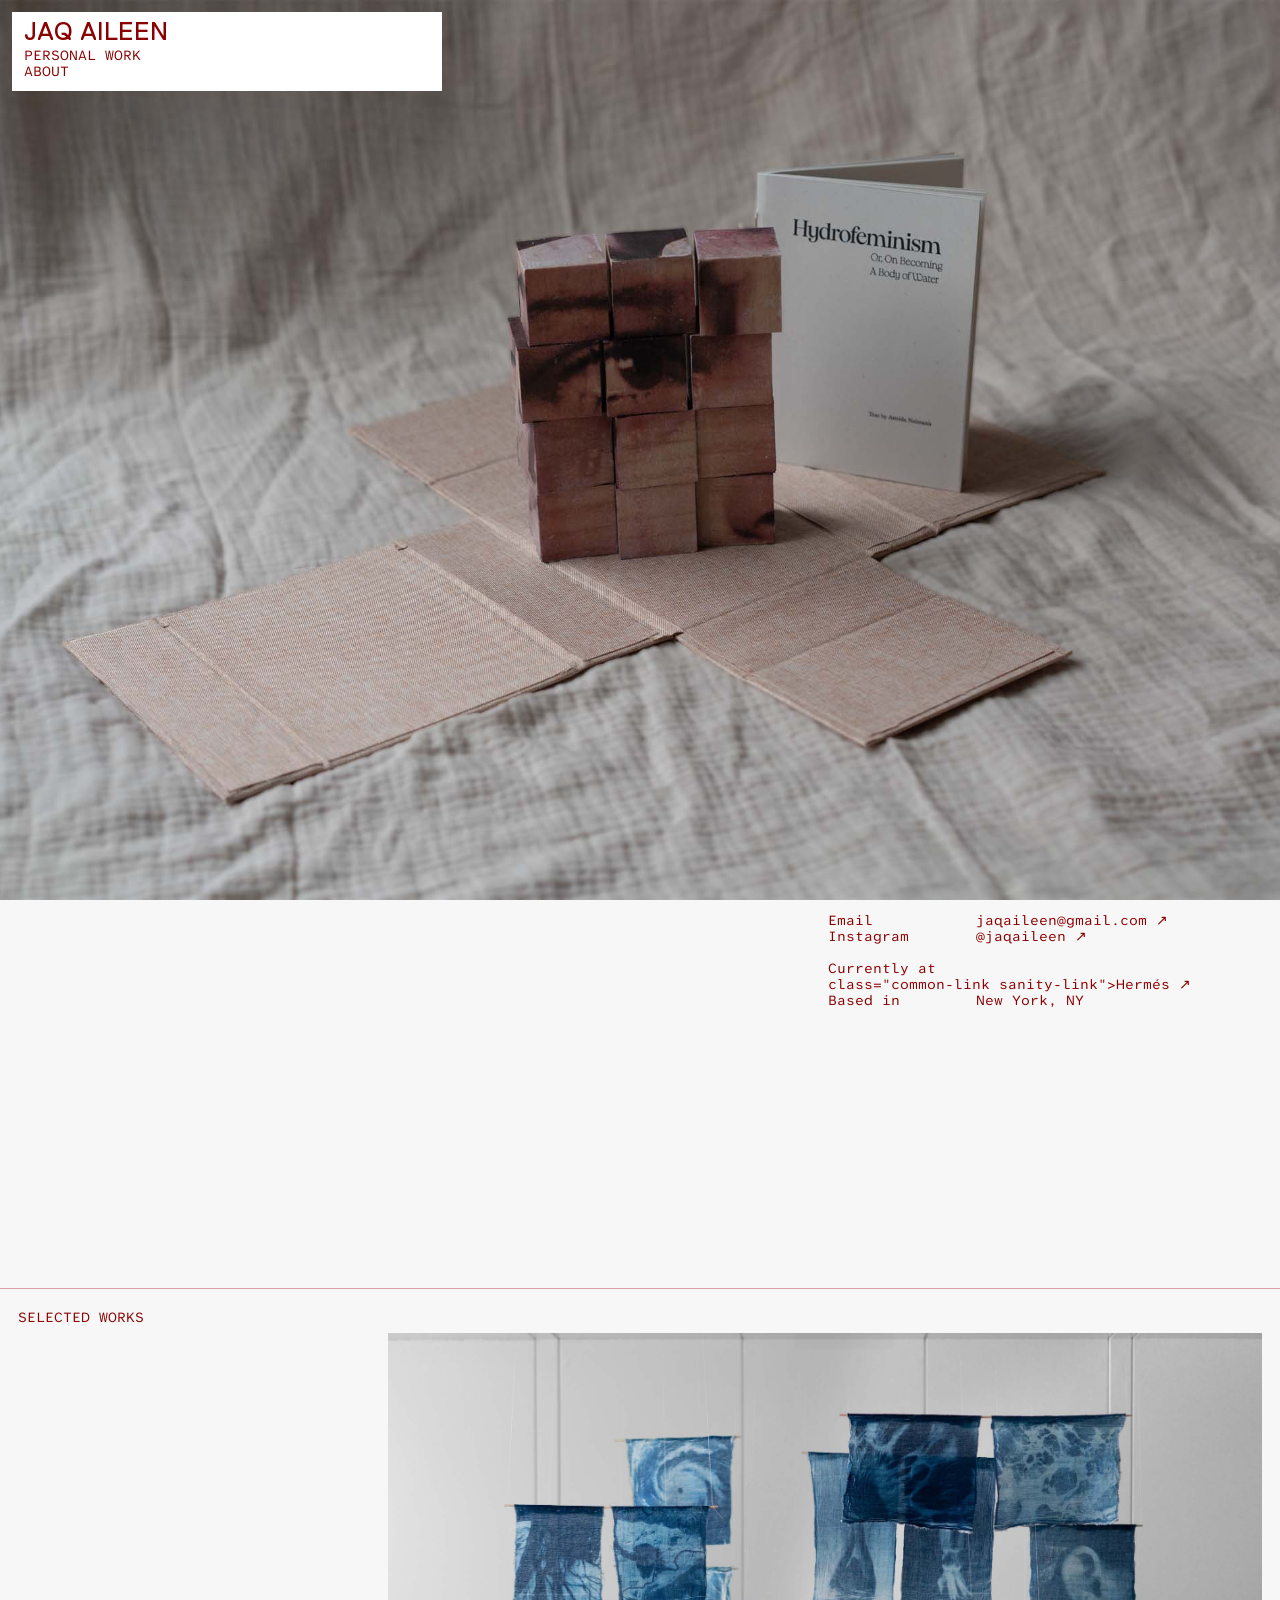
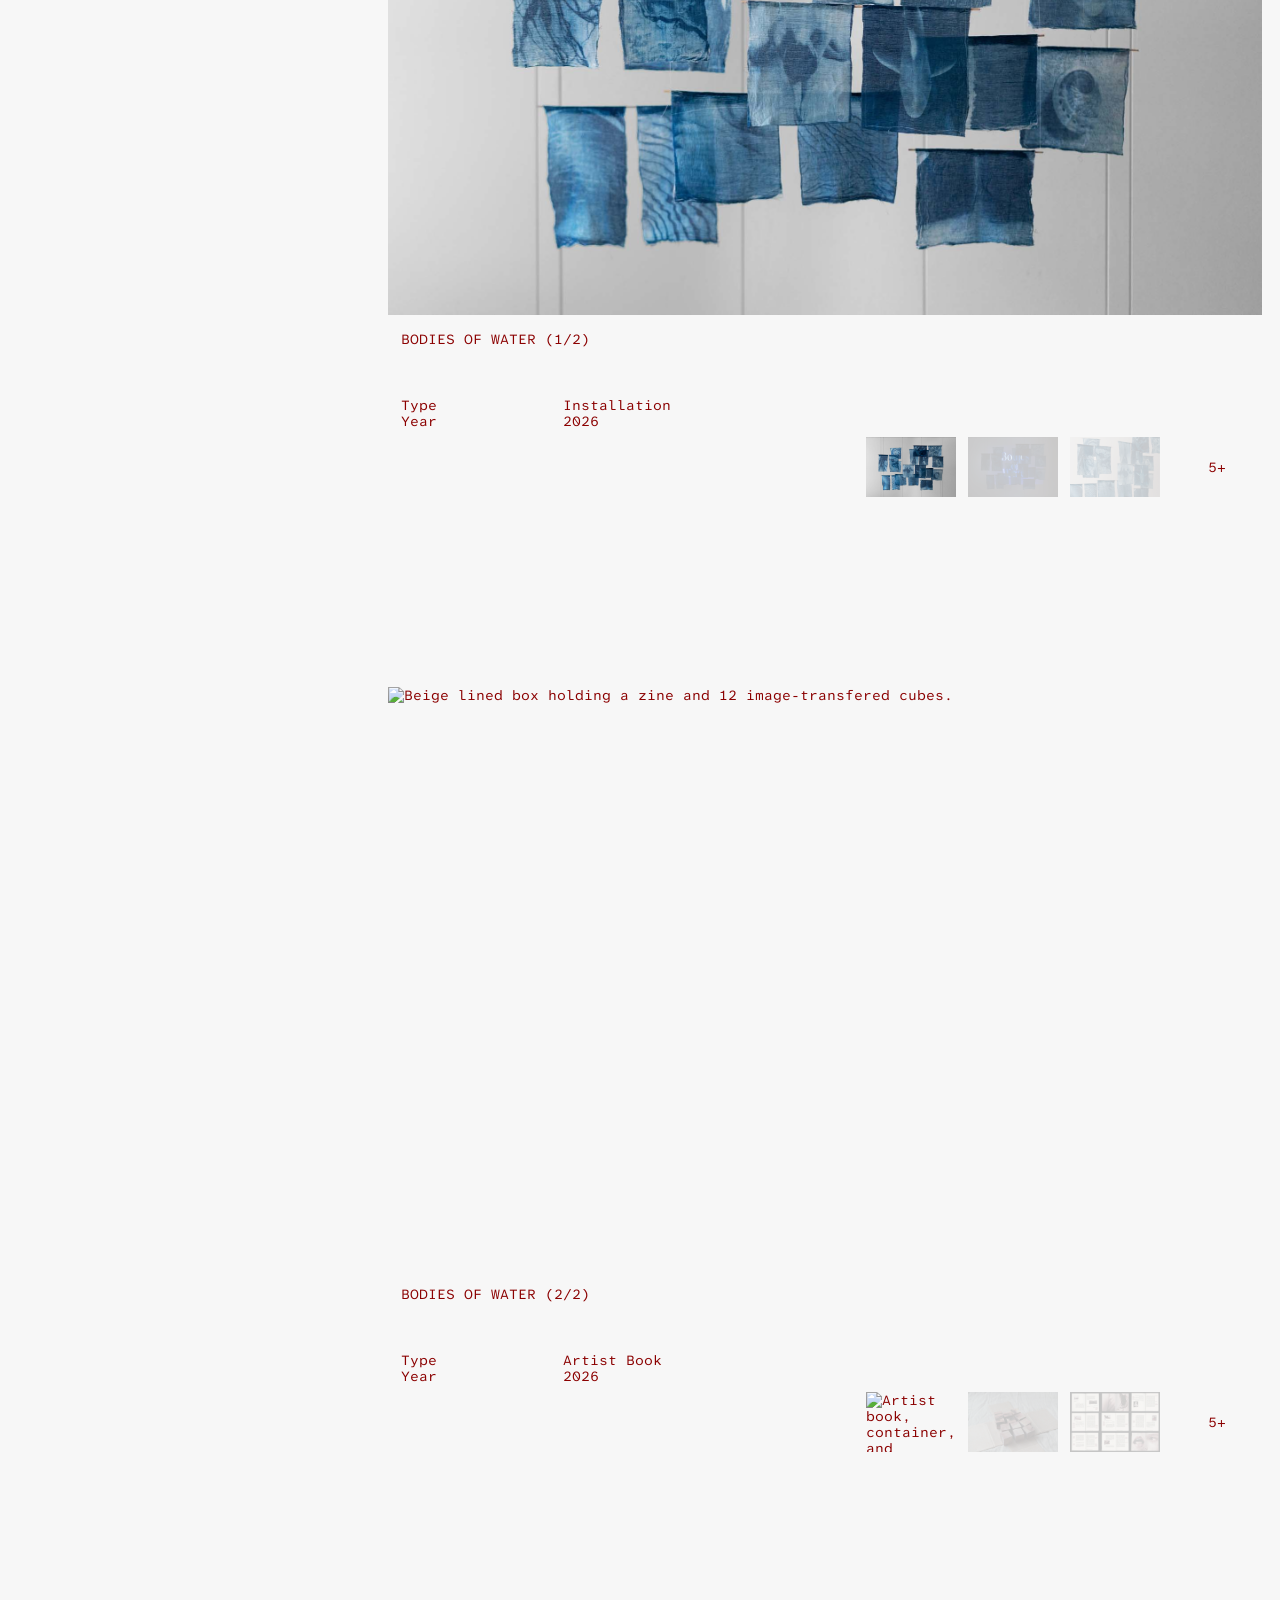
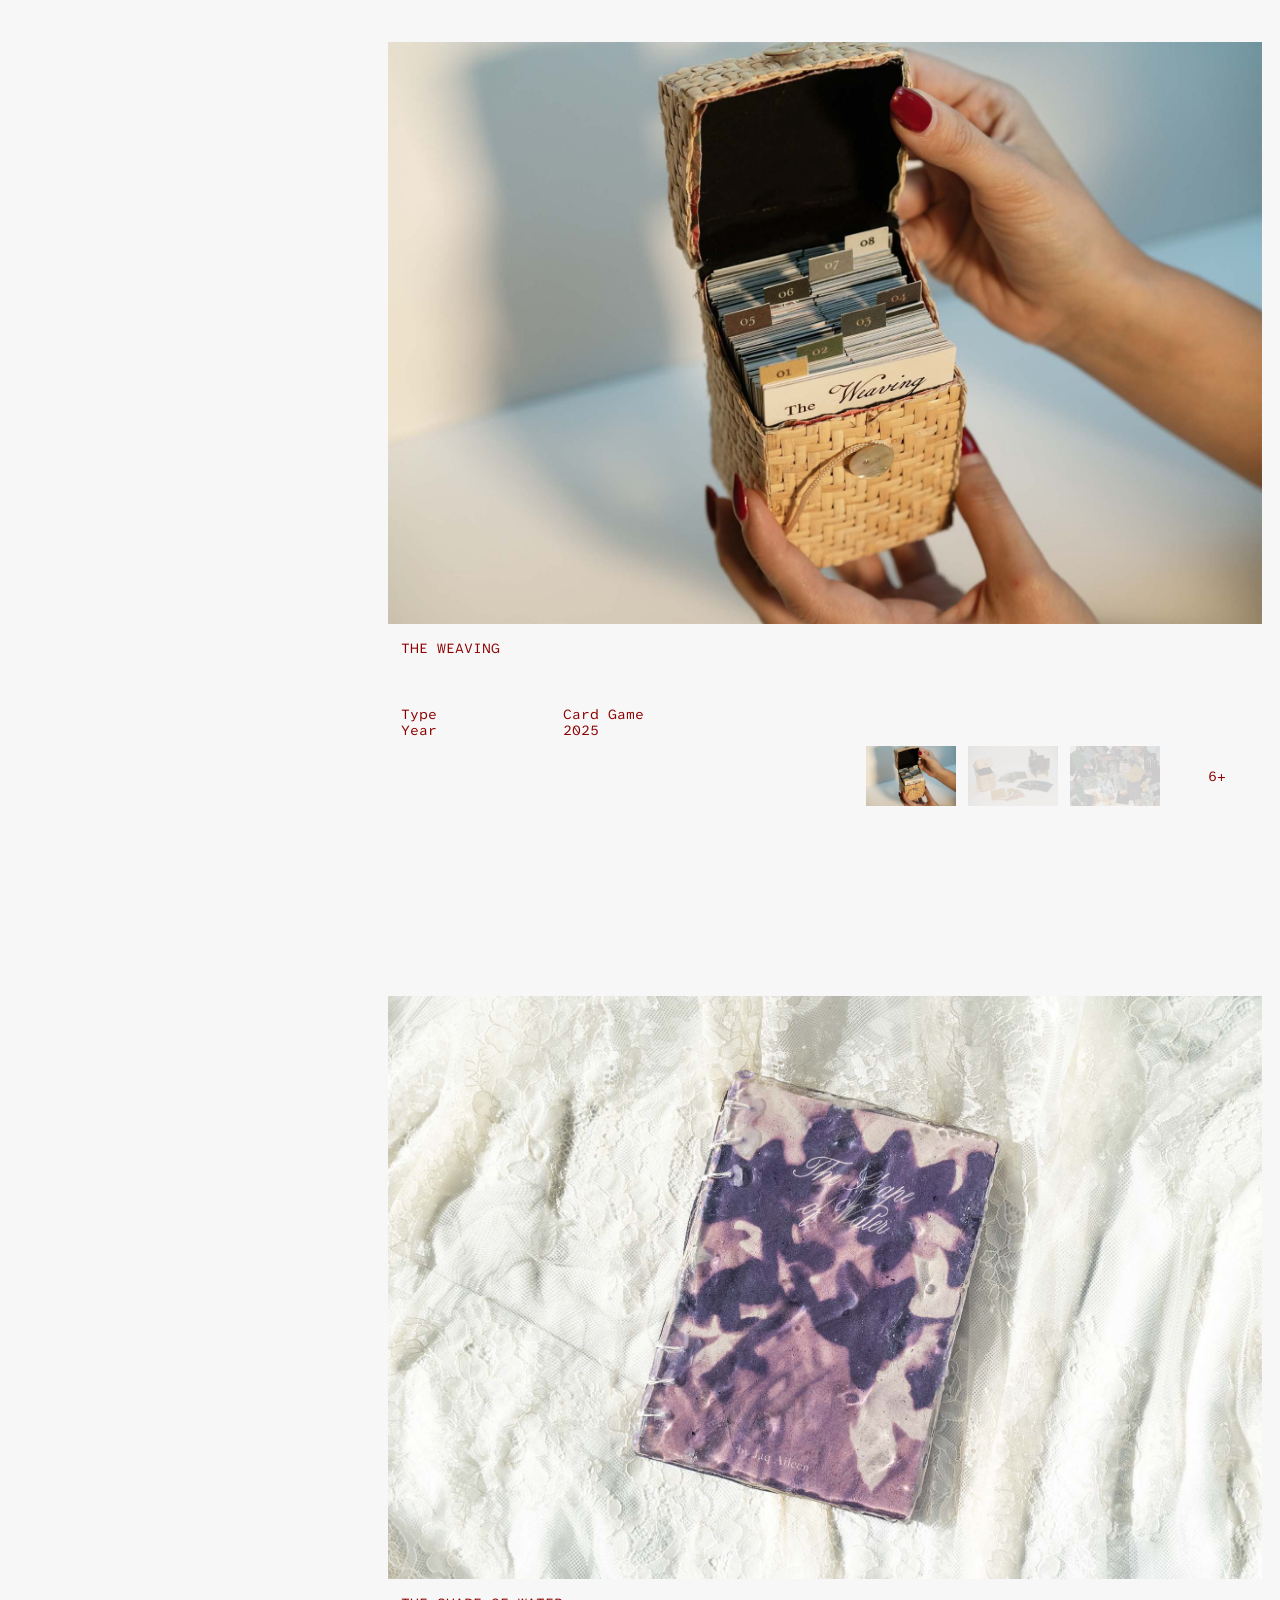
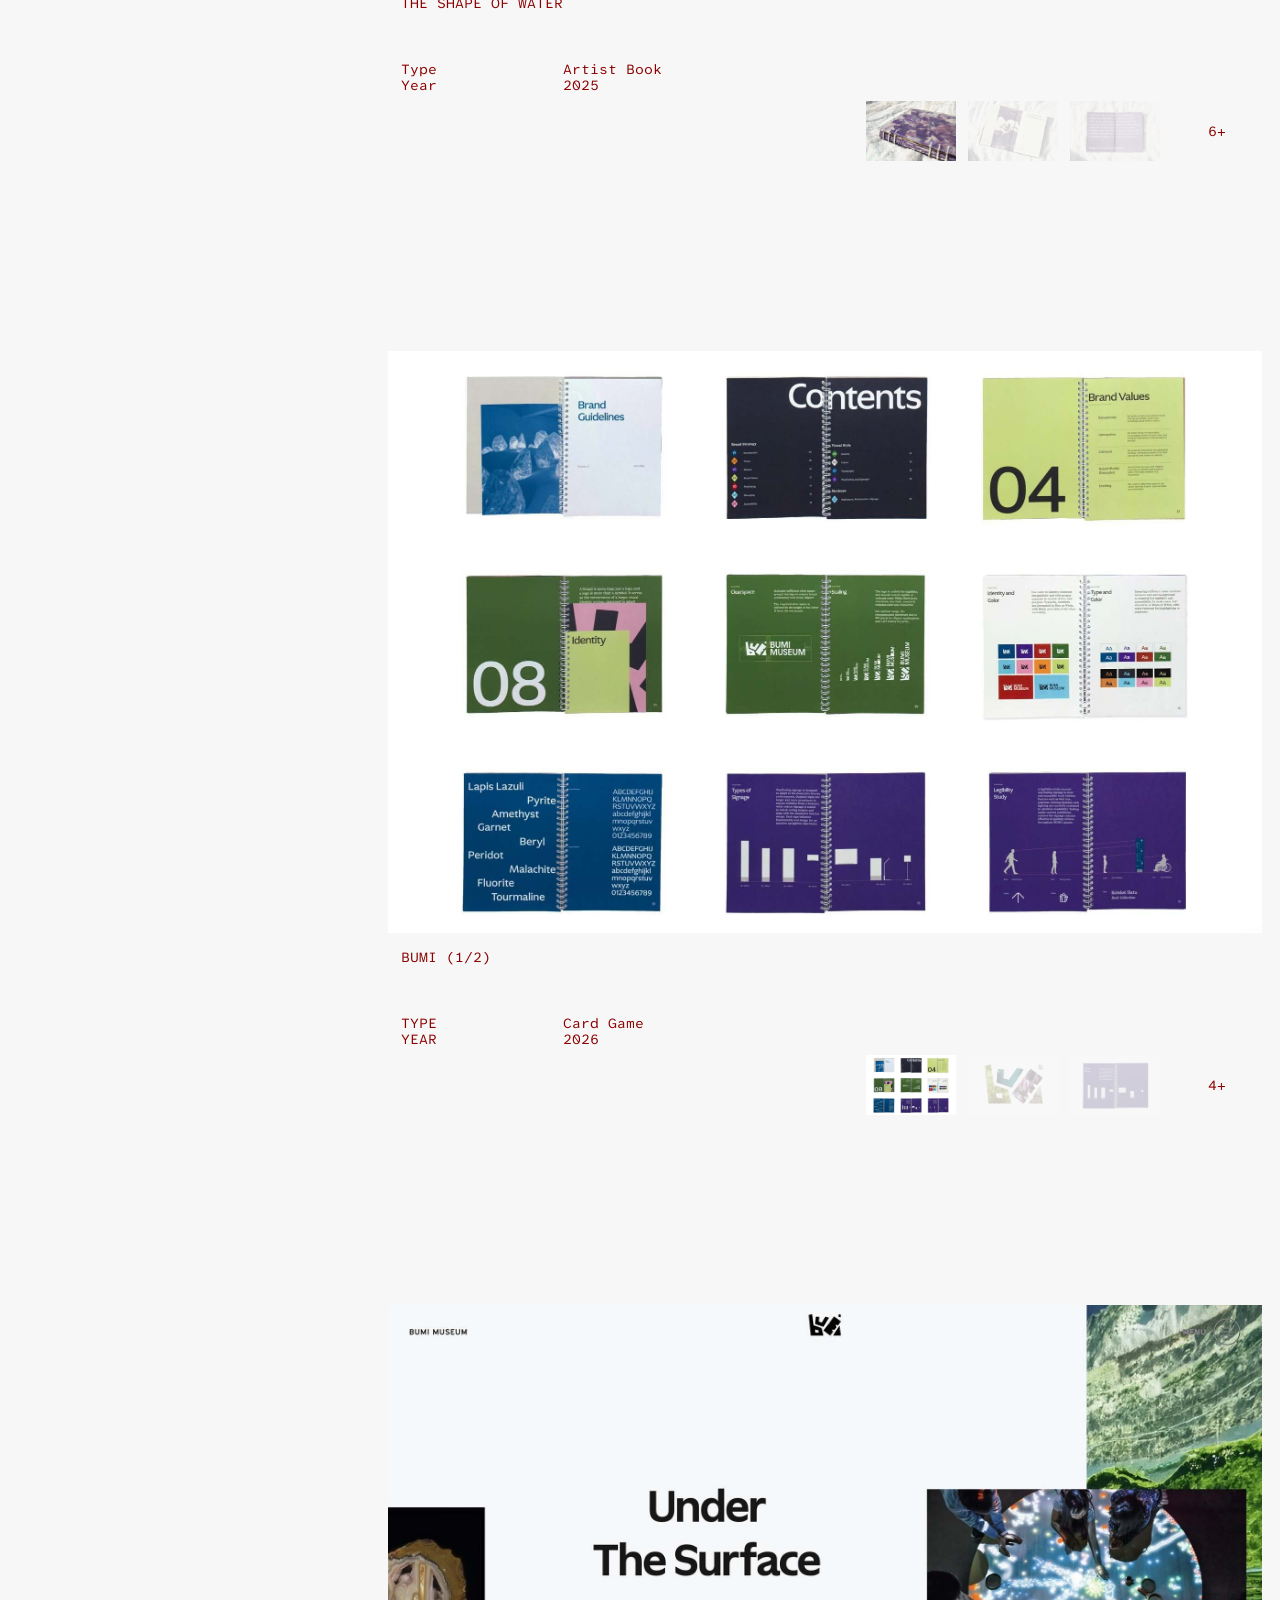
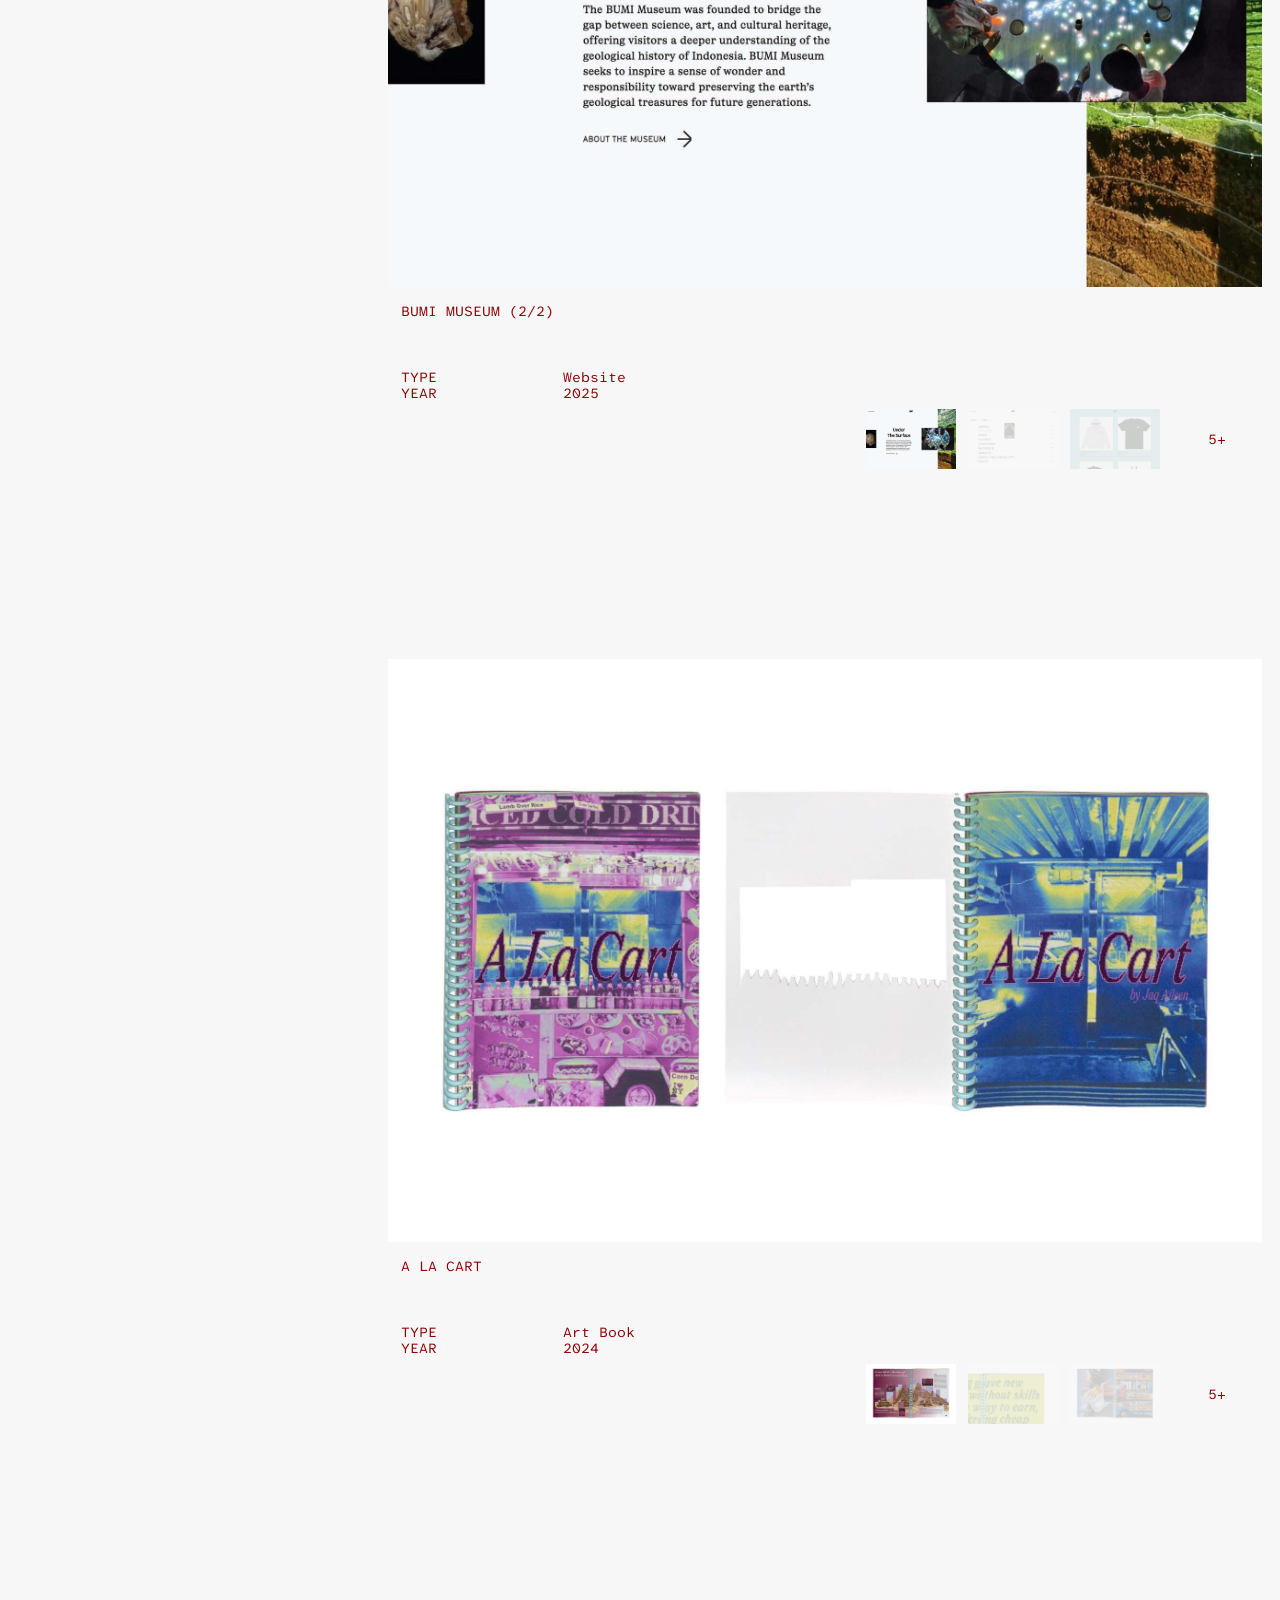
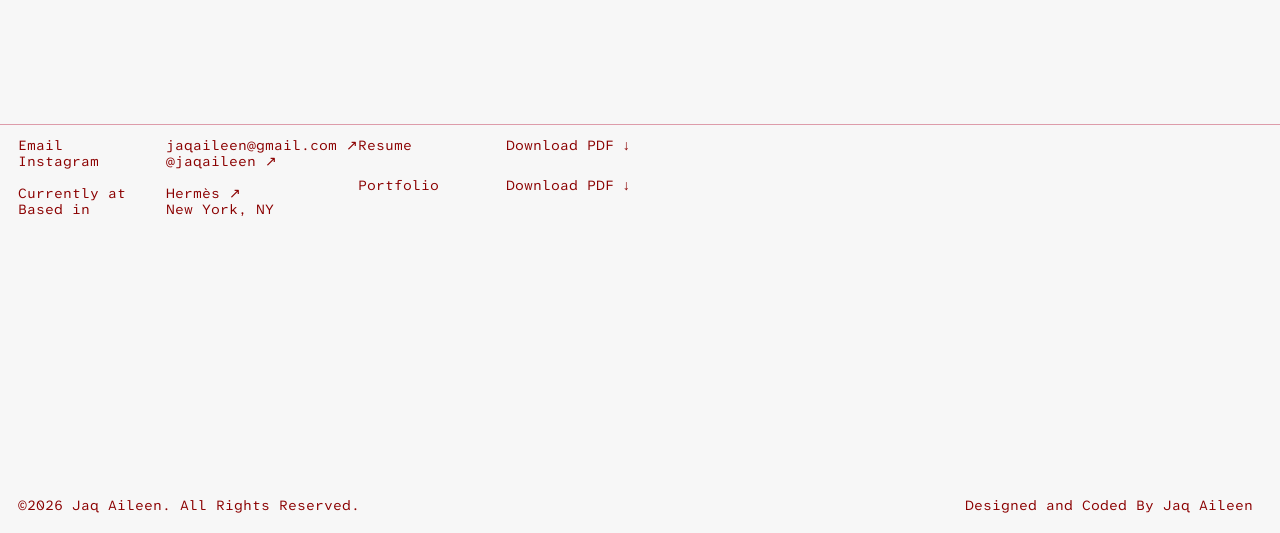
==== commit cd1b66d6: "retry" ====
--- a/index.html
+++ b/index.html
@@ -249,13 +249,13 @@
                             href="./bodiesofwater2.html"><span>Bodies of Water (2/2)</span></a>
                         <div class="SlideshowDefault-module-scss-module__XK5D_G__container">
                             <div class="SlideshowDefault-module-scss-module__XK5D_G__inner"><img
-                                    src="./images/cubes-cover.jpg"
+                                    src="./1.jpg"
                                     alt="Beige lined box holding a zine and 12 image-transfered cubes." width="2400"
                                     height="1601" class="CommonImage-module-scss-module__qaK7rG__image"
-                                    style="aspect-ratio:1.5"><img src="./images/cubes-cover.jpg"
+                                    style="aspect-ratio:1.5"><img src="./images/cubes-cover1.jpg"
                                     alt="Beige lined box holding a zine and 12 image-transfered cubes." width="2400"
                                     height="1601" class="CommonImage-module-scss-module__qaK7rG__image"
-                                    style="aspect-ratio:1.5"><img src="./images/cubes-cover.jpg" alt="sadf" width="2400"
+                                    style="aspect-ratio:1.5"><img src="./images/cubes-cover1.jpg" alt="sadf" width="2400"
                                     height="1601" class="CommonImage-module-scss-module__qaK7rG__image"
                                     style="aspect-ratio:1.5">
                             </div>
@@ -280,7 +280,7 @@
                         <div class="ProjectCard-module-scss-module__pM93sa__thumbnails">
                             <div class="SlideshowThumbnails-module-scss-module__l8fZQq__items"><button
                                     class="SlideshowThumbnails-module-scss-module__l8fZQq__item SlideshowThumbnails-module-scss-module__l8fZQq__ACTIVE"><img
-                                        src="./images/cubes-cover.jpg" alt="Artist book, container, and " width="2400"
+                                        src="./1.jpg" alt="Artist book, container, and " width="2400"
                                         height="1601"
                                         alt="Beige lined box holding a zine and 12 image-transfered wooden cubes."
                                         class="SlideshowThumbnails-module-scss-module__l8fZQq__image CommonImage-module-scss-module__qaK7rG__image"
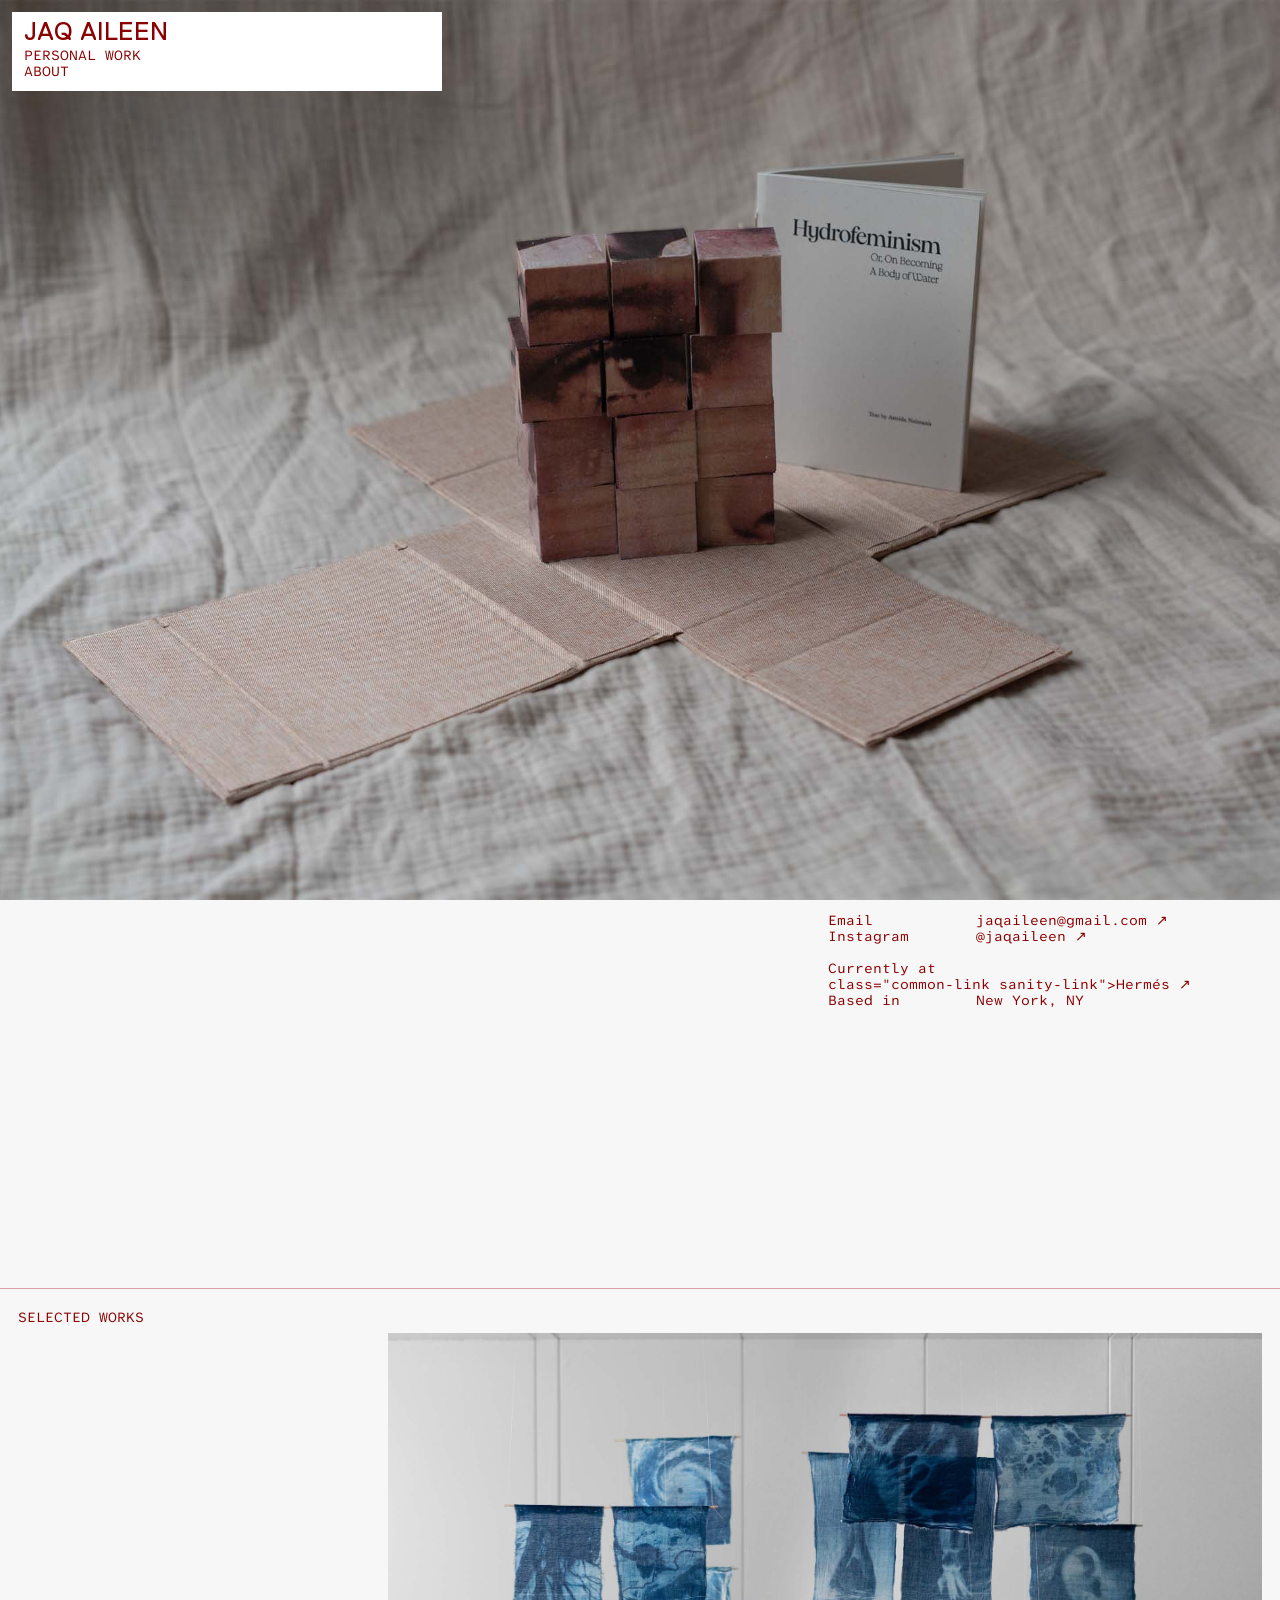
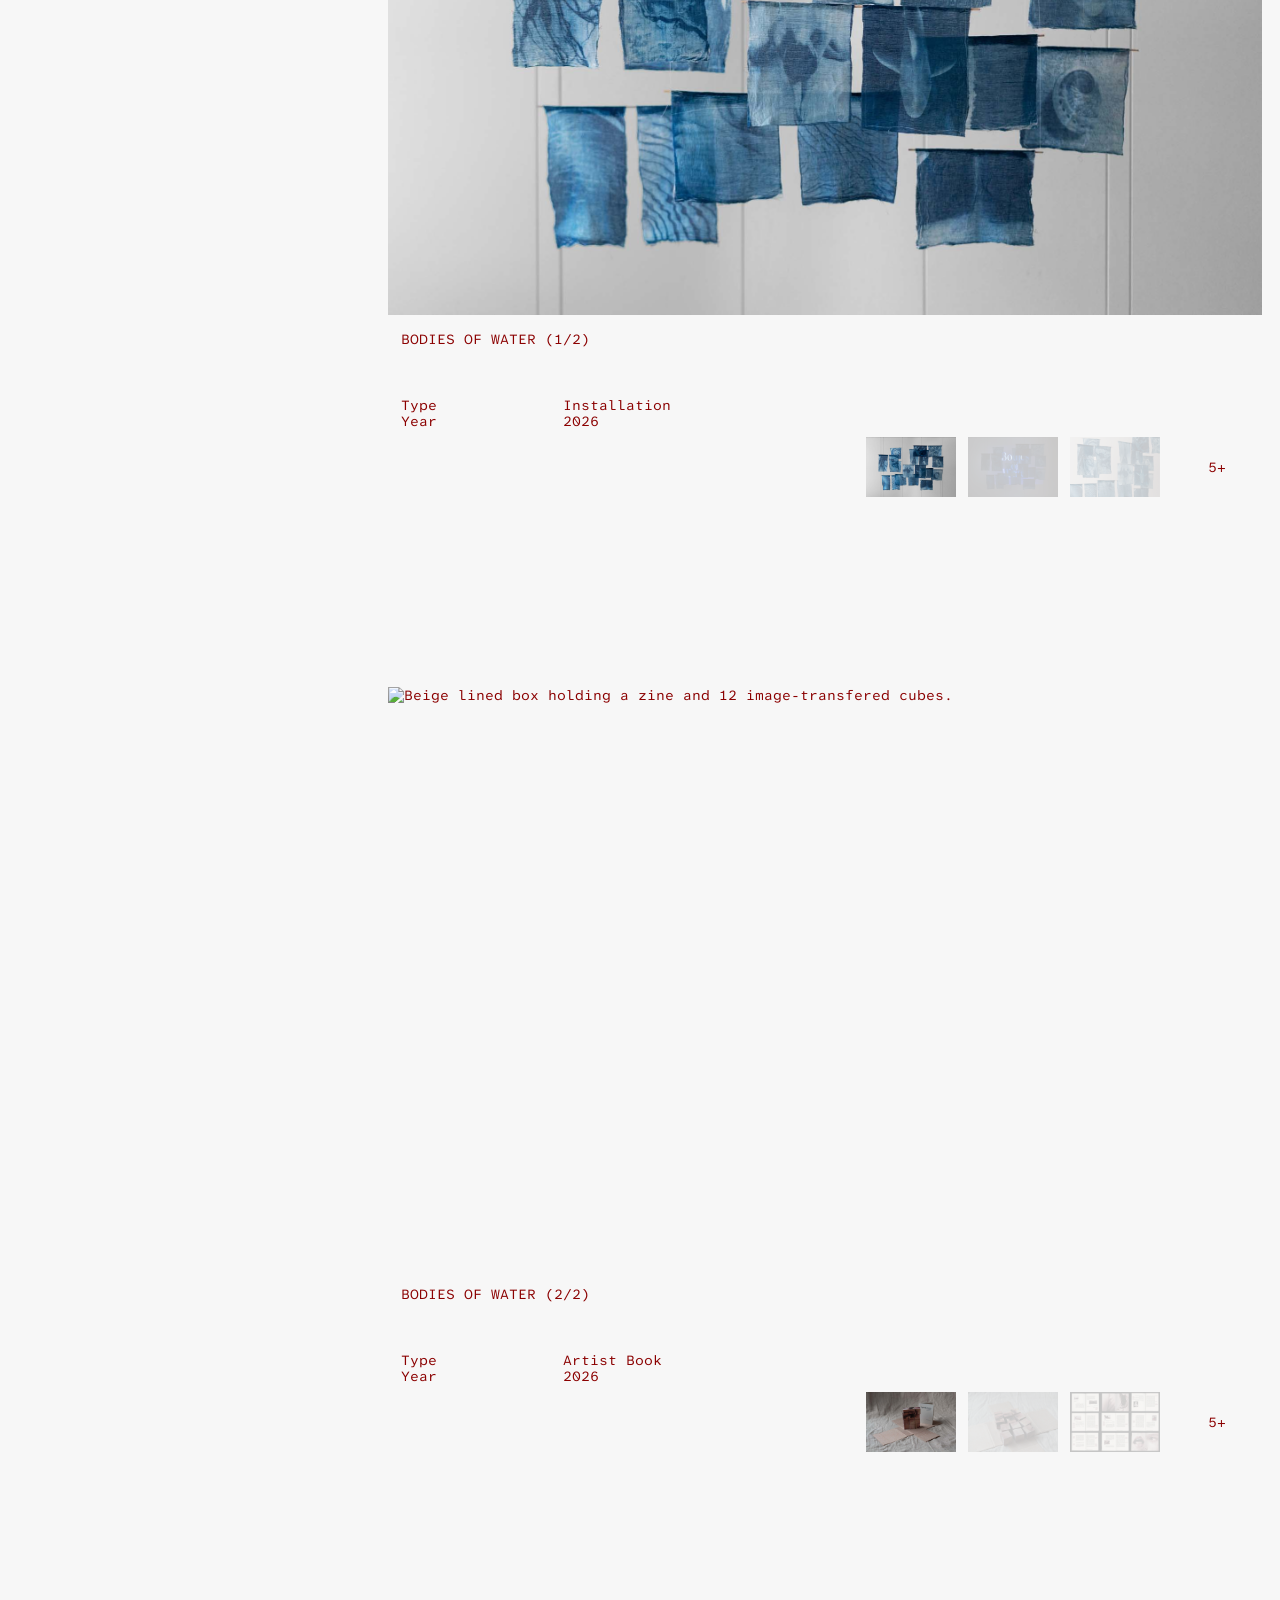
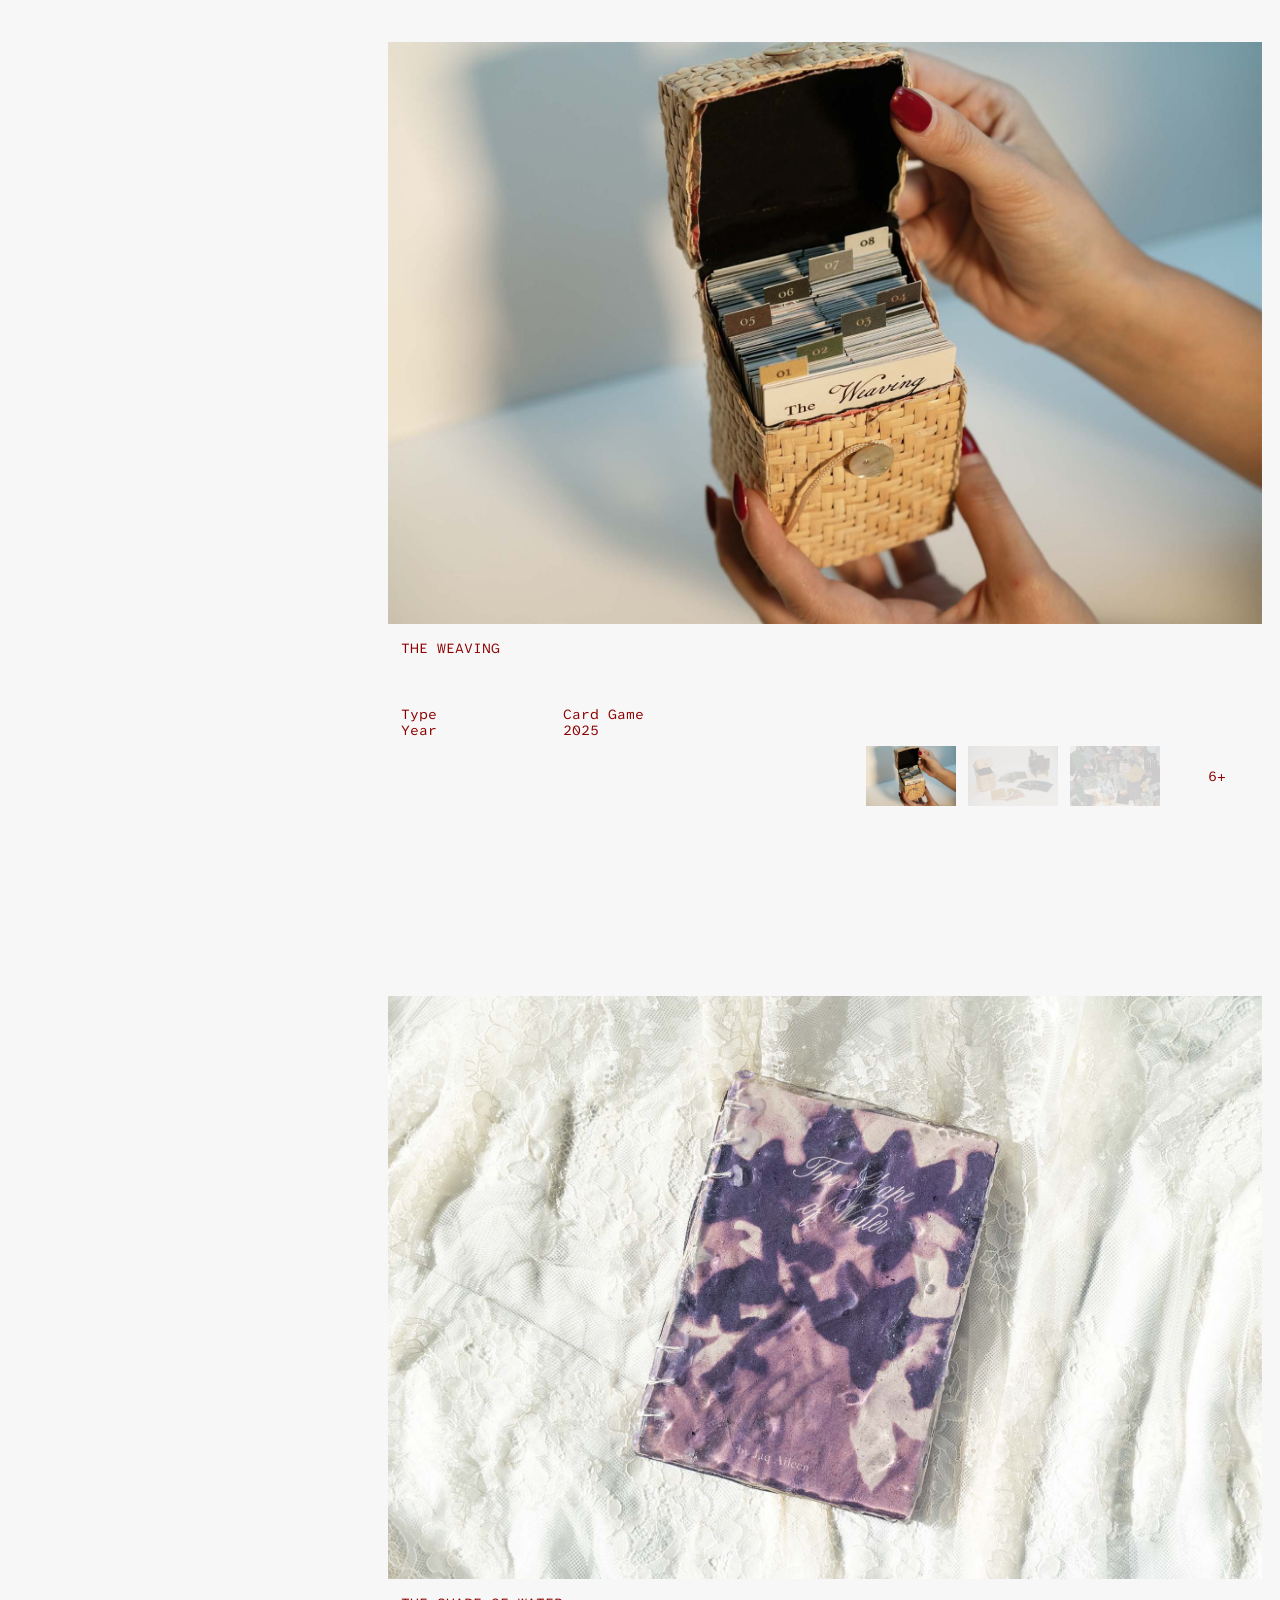
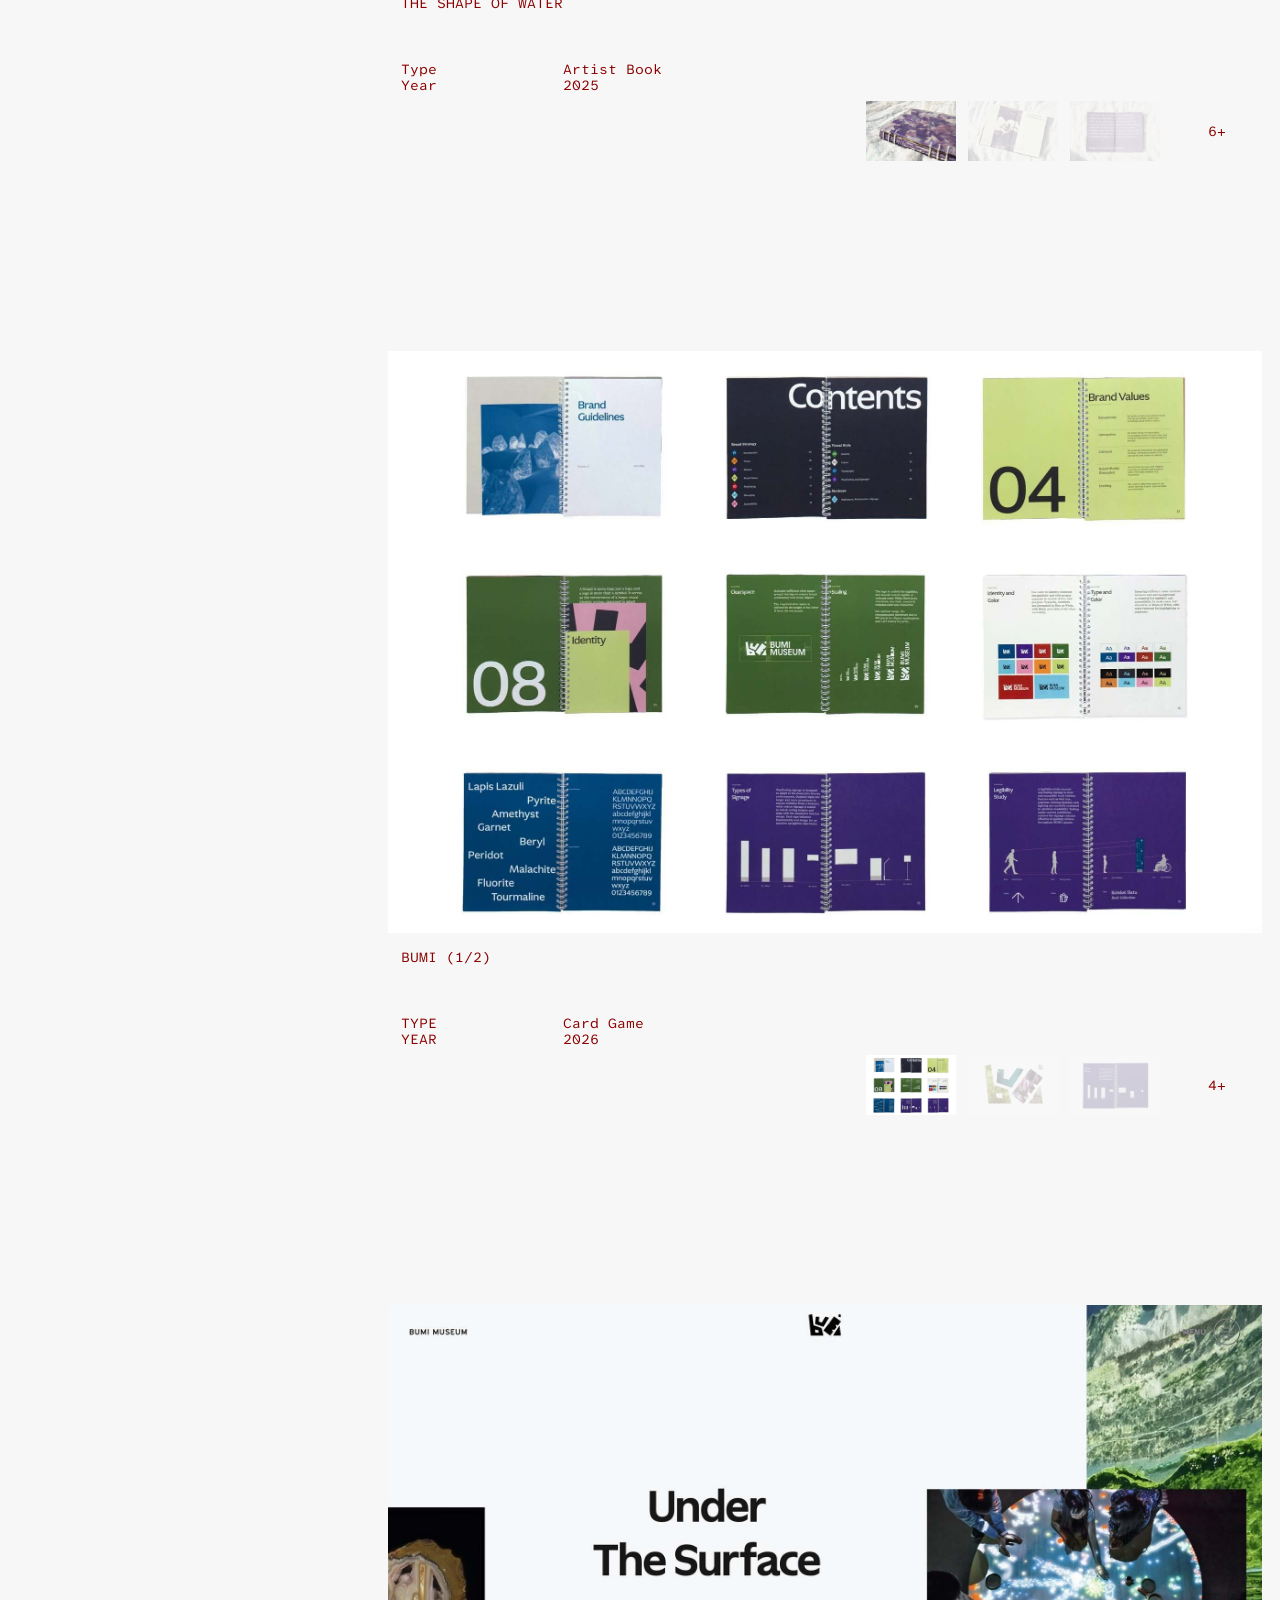
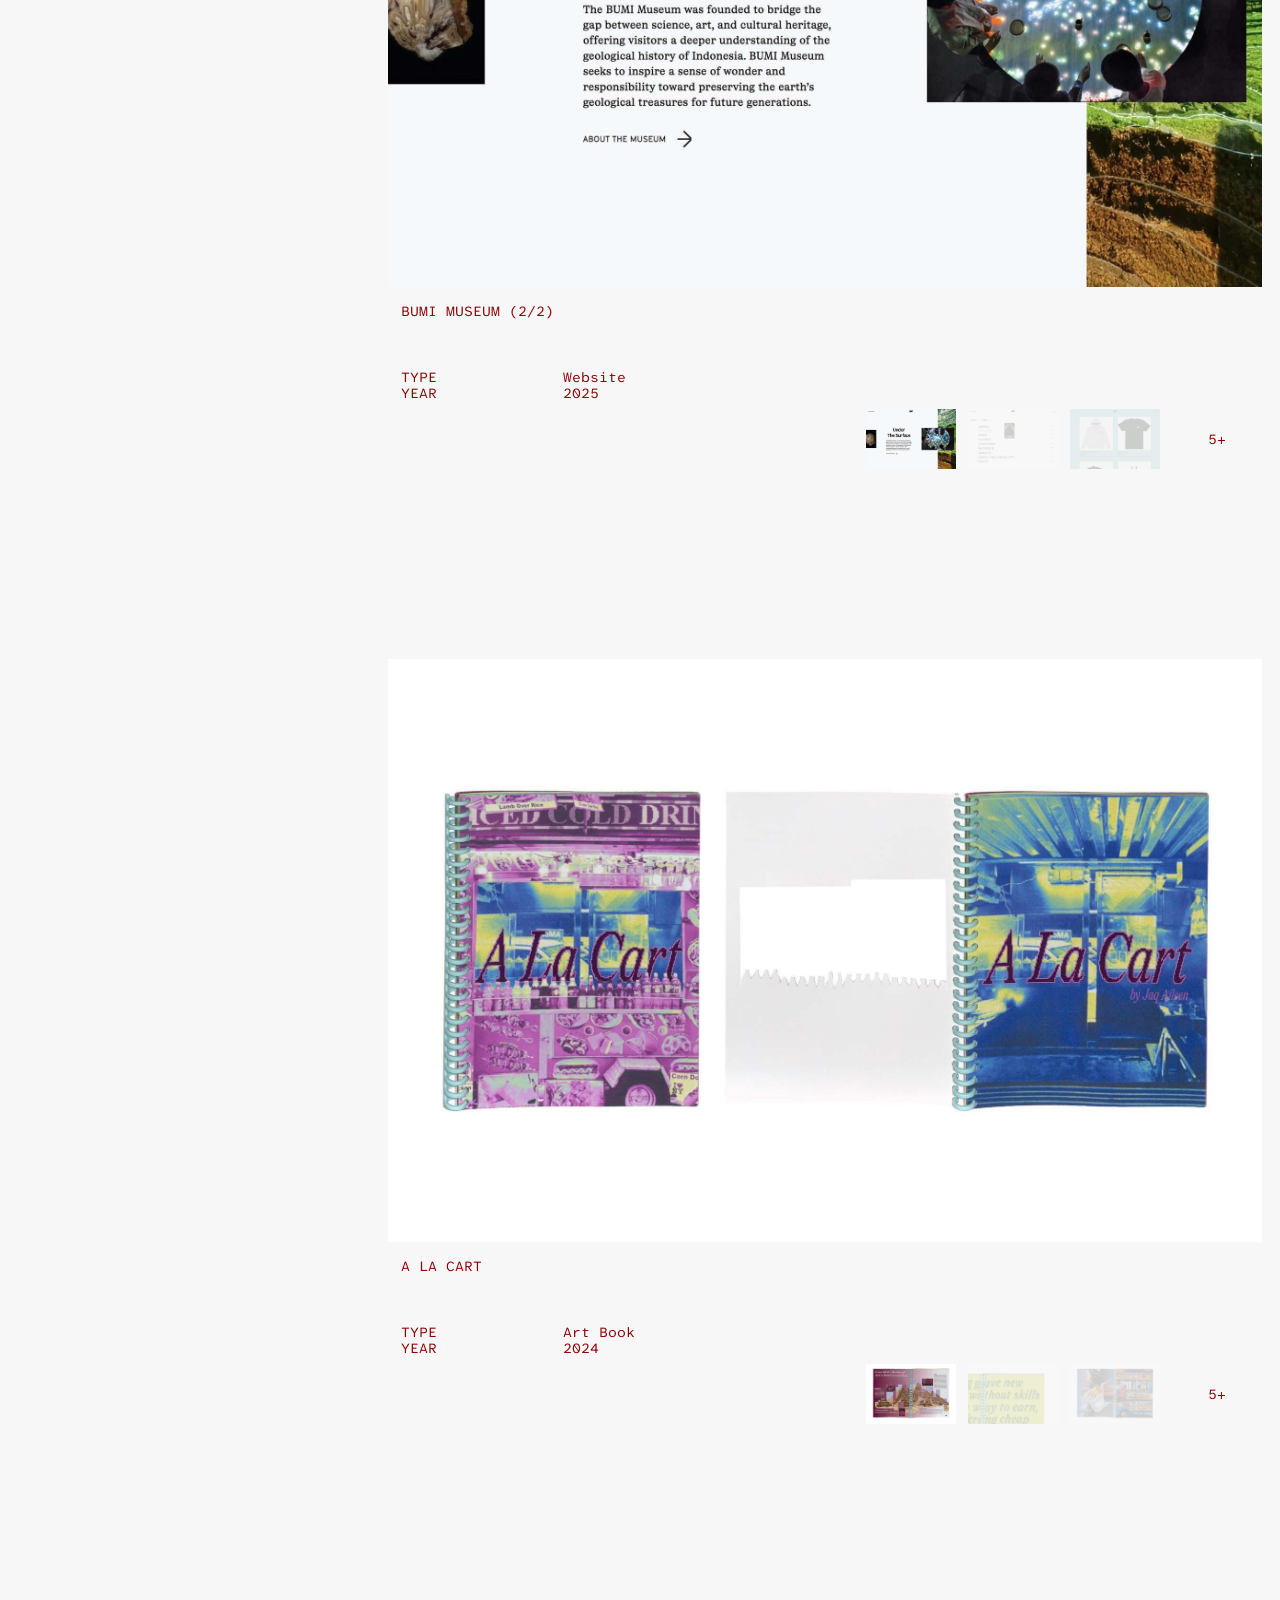
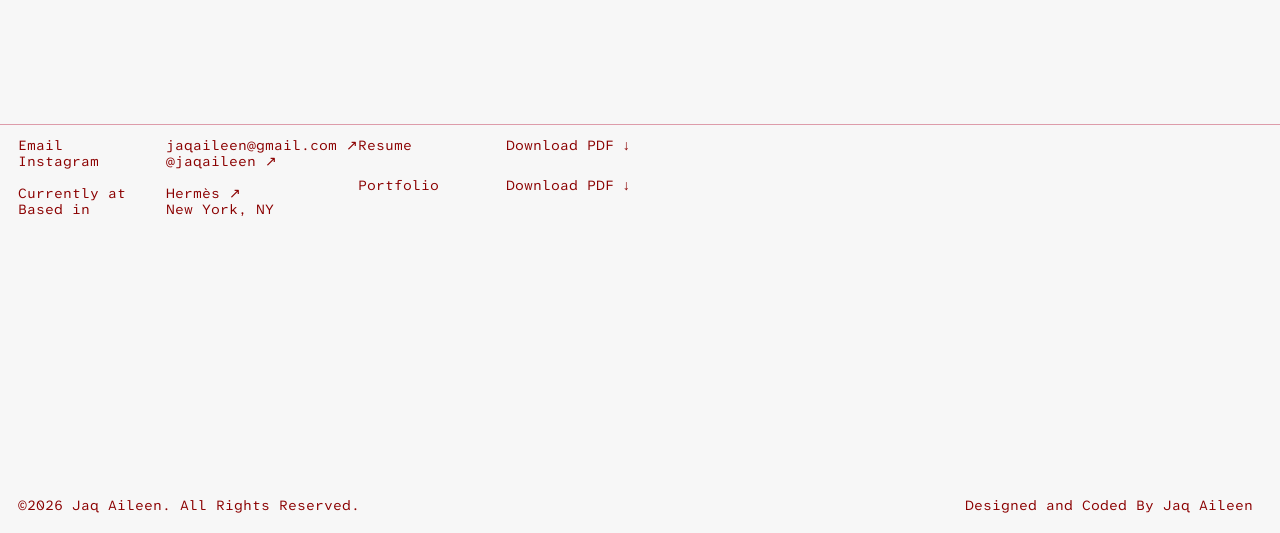
==== commit 3388c2cb: "again2" ====
--- a/index.html
+++ b/index.html
@@ -249,7 +249,7 @@
                             href="./bodiesofwater2.html"><span>Bodies of Water (2/2)</span></a>
                         <div class="SlideshowDefault-module-scss-module__XK5D_G__container">
                             <div class="SlideshowDefault-module-scss-module__XK5D_G__inner"><img
-                                    src="./1.jpg"
+                                    src=".images/cubes-cover1.jpg"
                                     alt="Beige lined box holding a zine and 12 image-transfered cubes." width="2400"
                                     height="1601" class="CommonImage-module-scss-module__qaK7rG__image"
                                     style="aspect-ratio:1.5"><img src="./images/cubes-cover1.jpg"
@@ -280,7 +280,7 @@
                         <div class="ProjectCard-module-scss-module__pM93sa__thumbnails">
                             <div class="SlideshowThumbnails-module-scss-module__l8fZQq__items"><button
                                     class="SlideshowThumbnails-module-scss-module__l8fZQq__item SlideshowThumbnails-module-scss-module__l8fZQq__ACTIVE"><img
-                                        src="./1.jpg" alt="Artist book, container, and " width="2400"
+                                        src="./images/cubes-cover1.jpg" alt="Artist book, container, and " width="2400"
                                         height="1601"
                                         alt="Beige lined box holding a zine and 12 image-transfered wooden cubes."
                                         class="SlideshowThumbnails-module-scss-module__l8fZQq__image CommonImage-module-scss-module__qaK7rG__image"
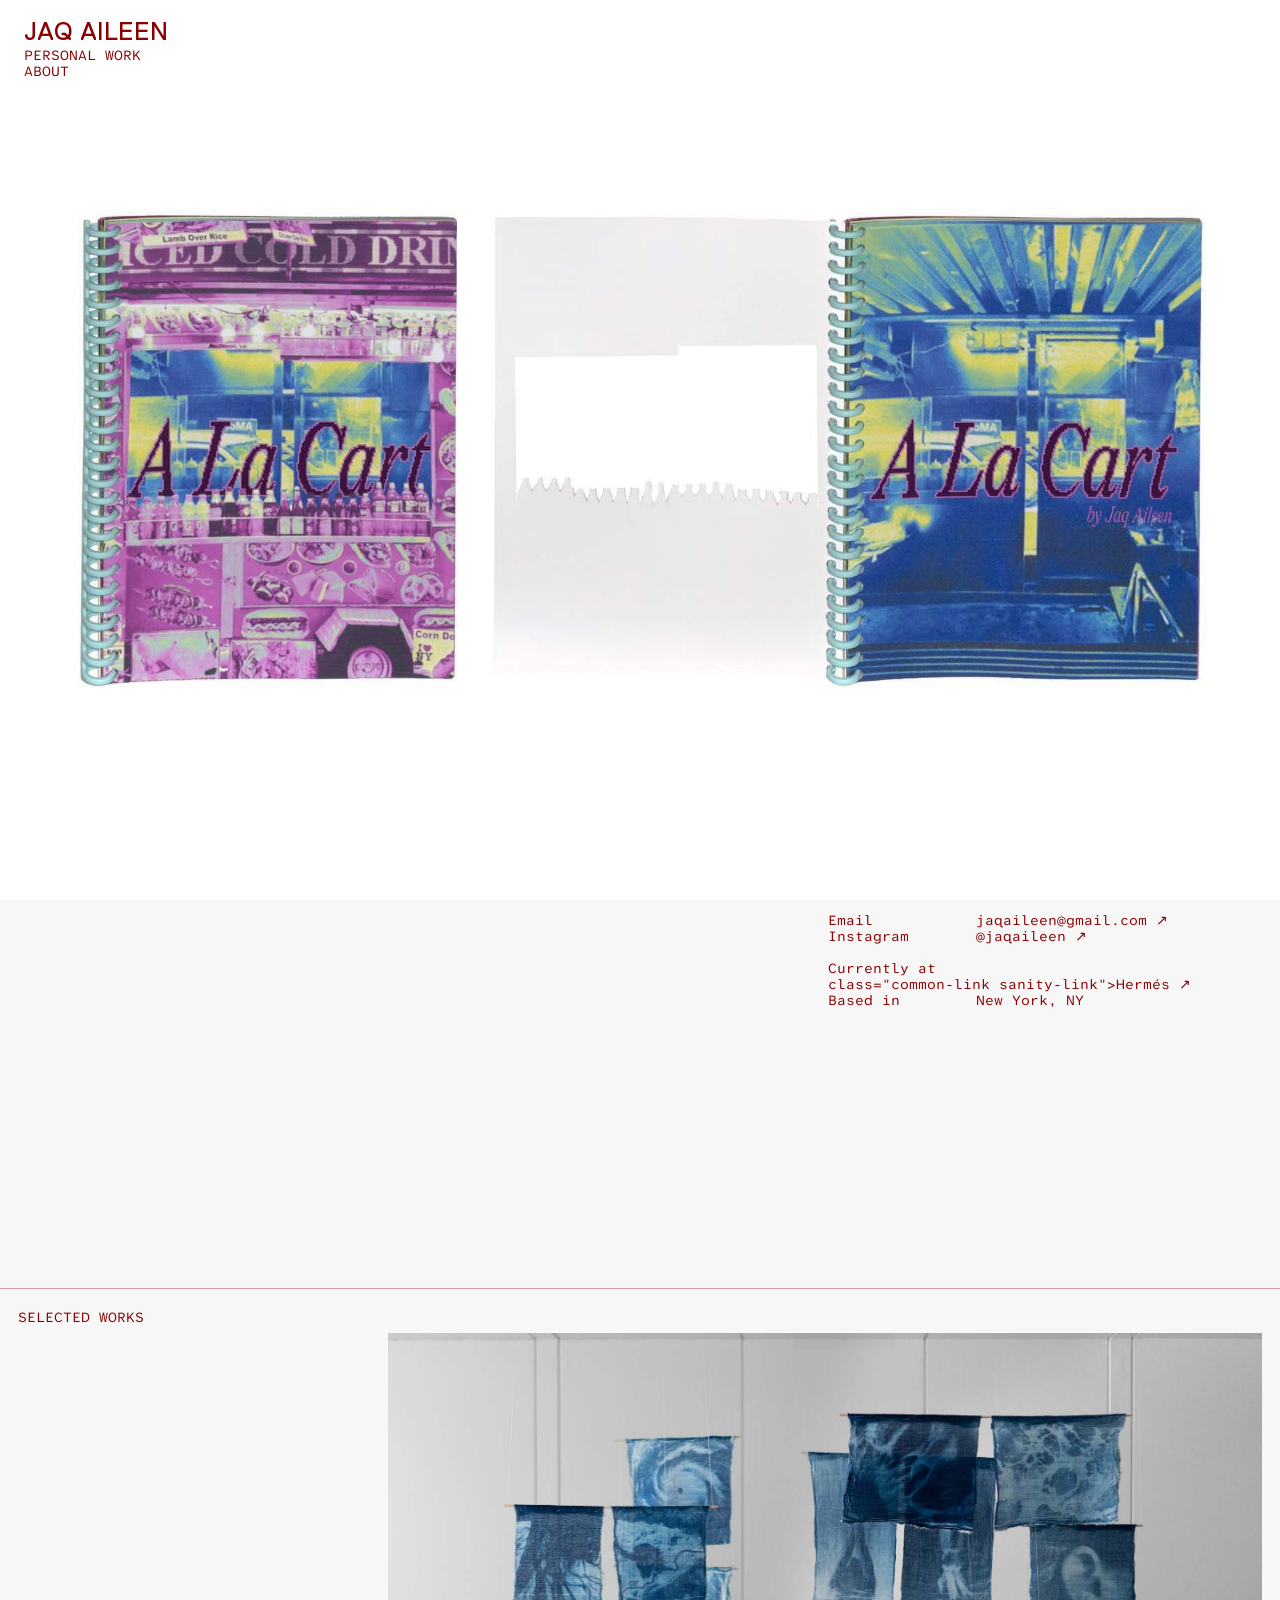
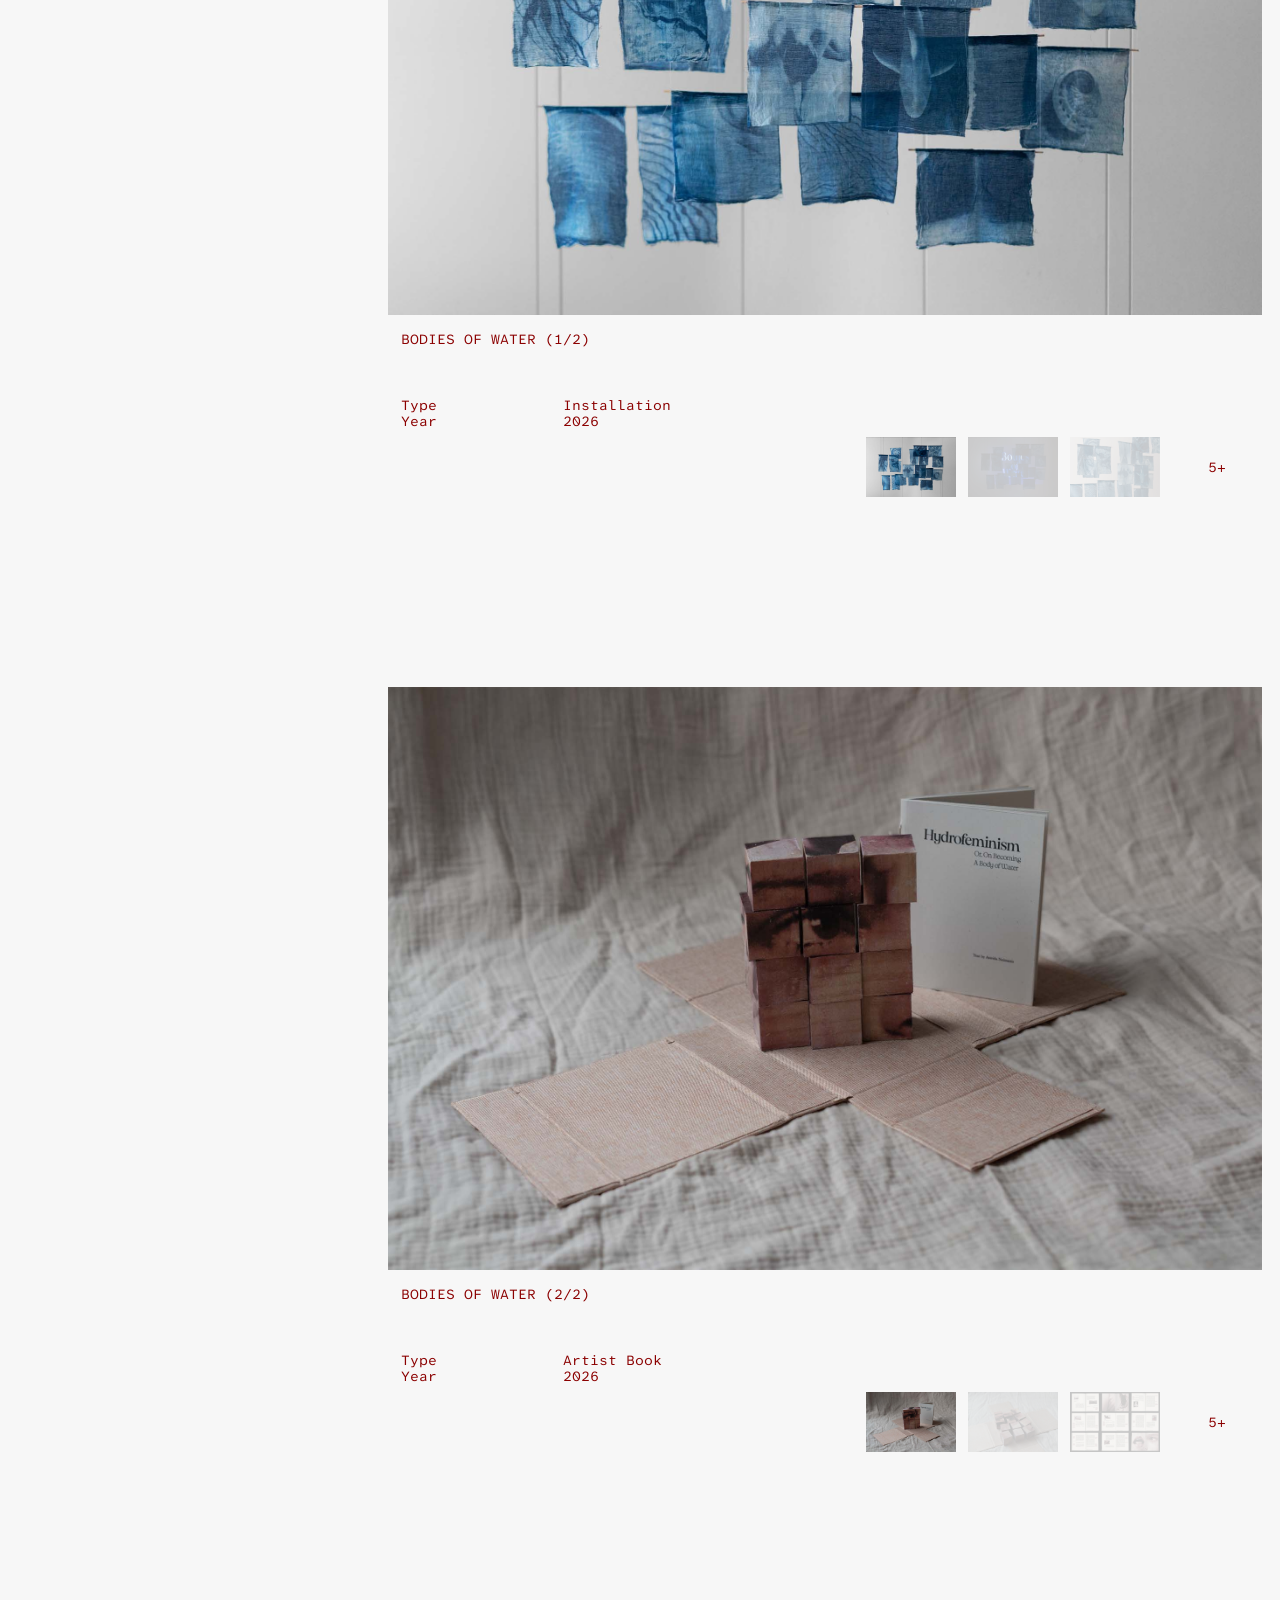
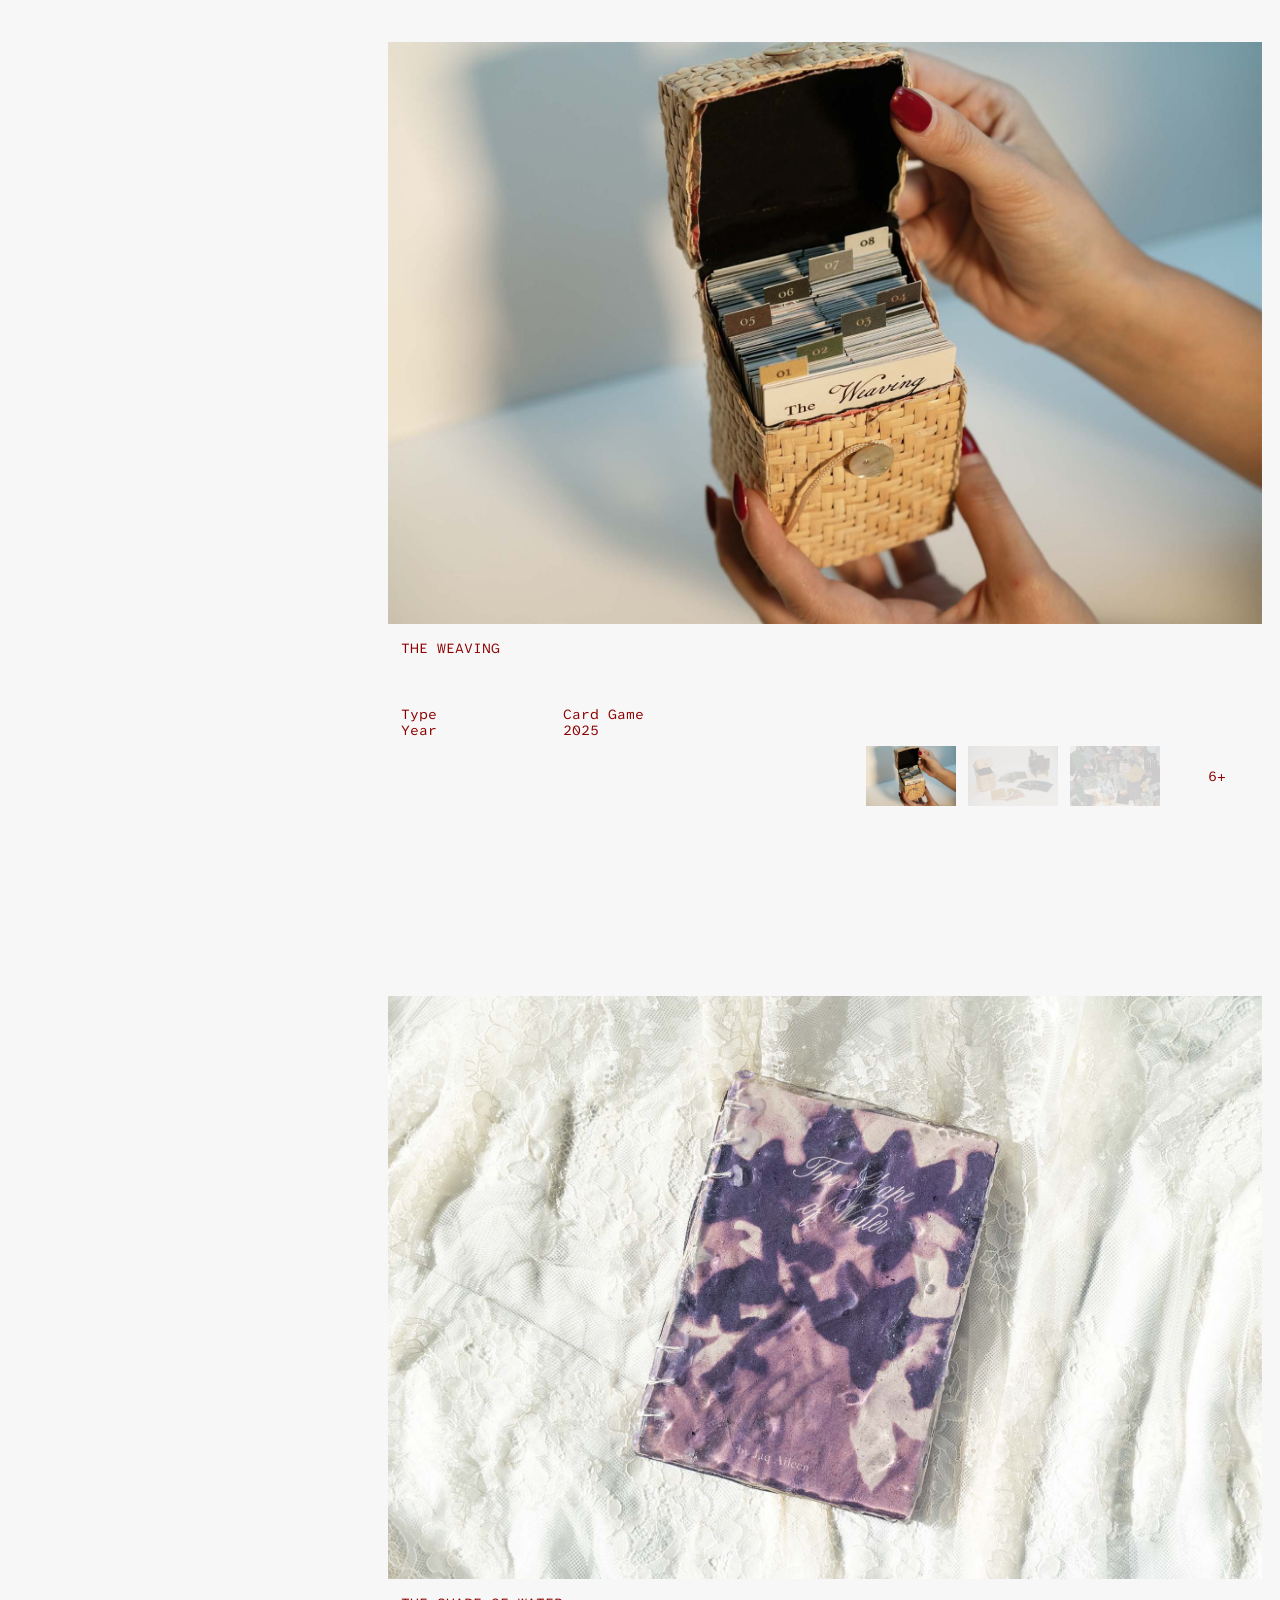
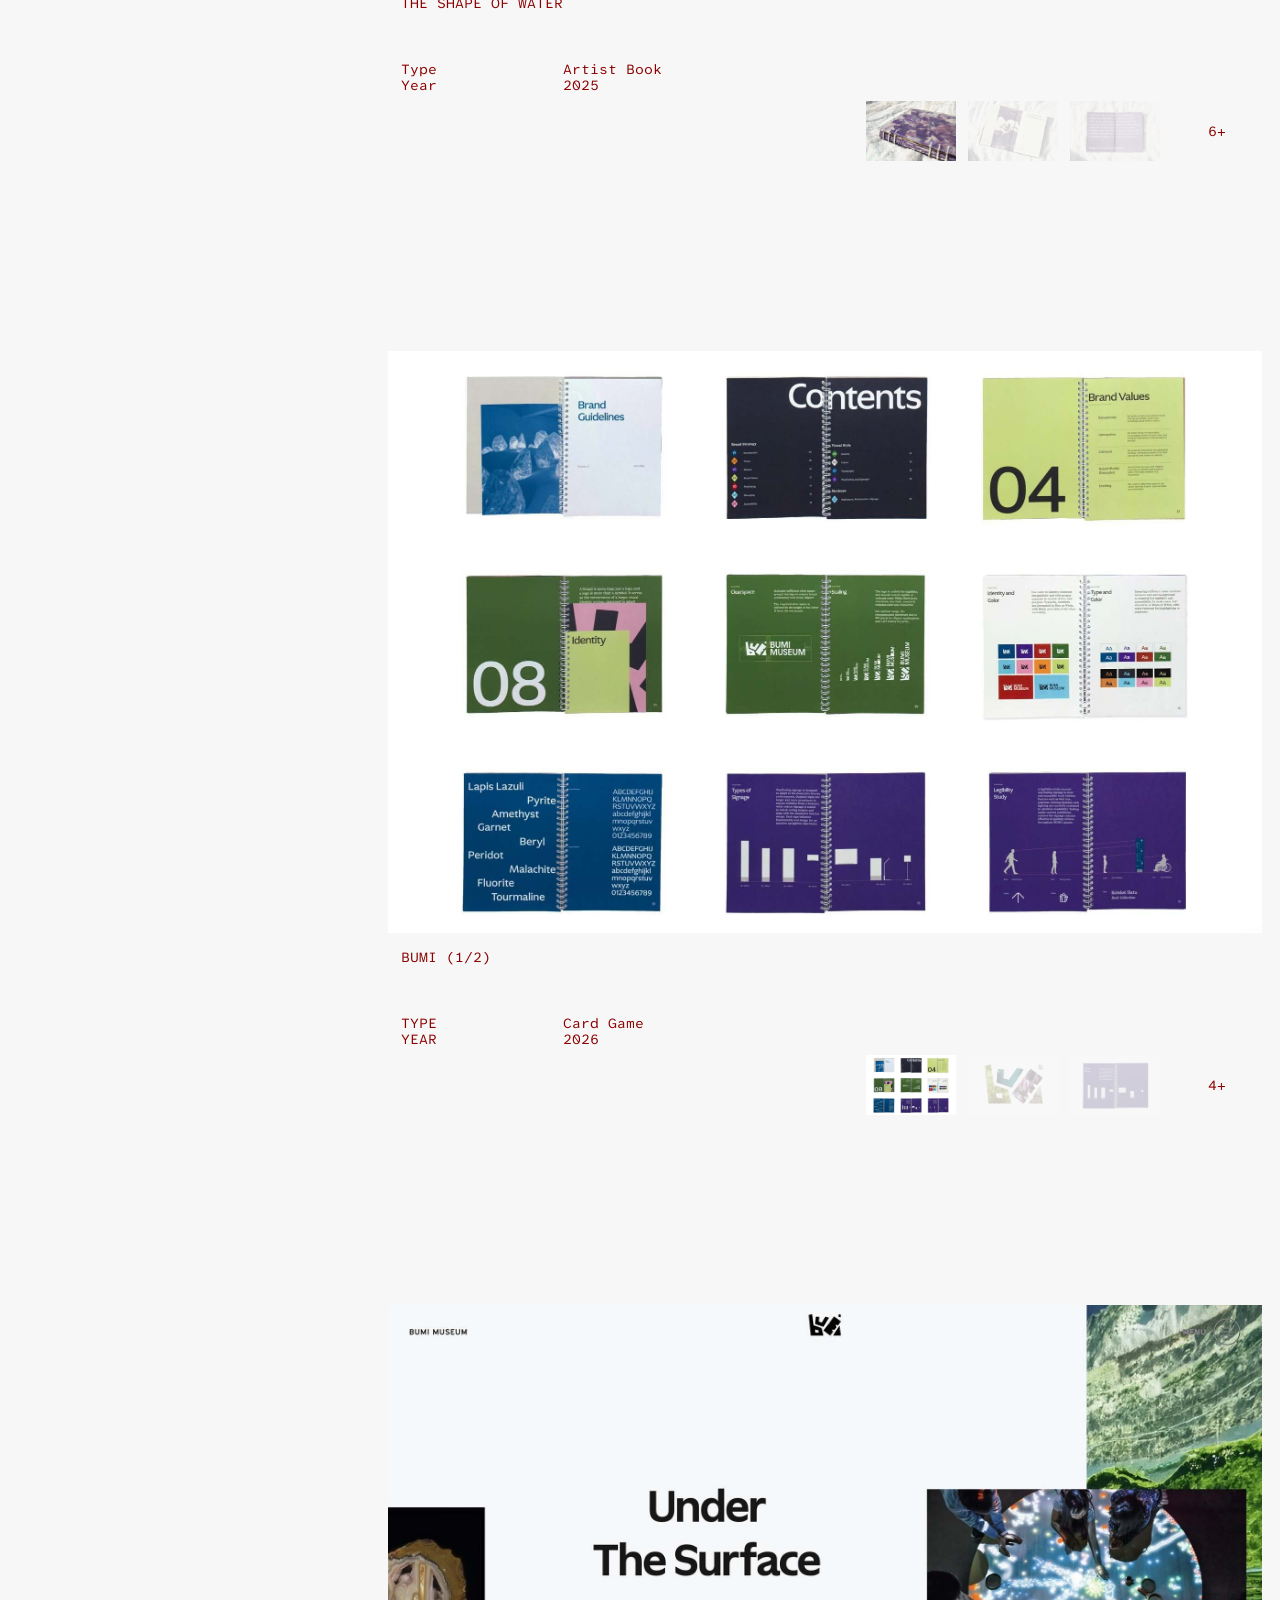
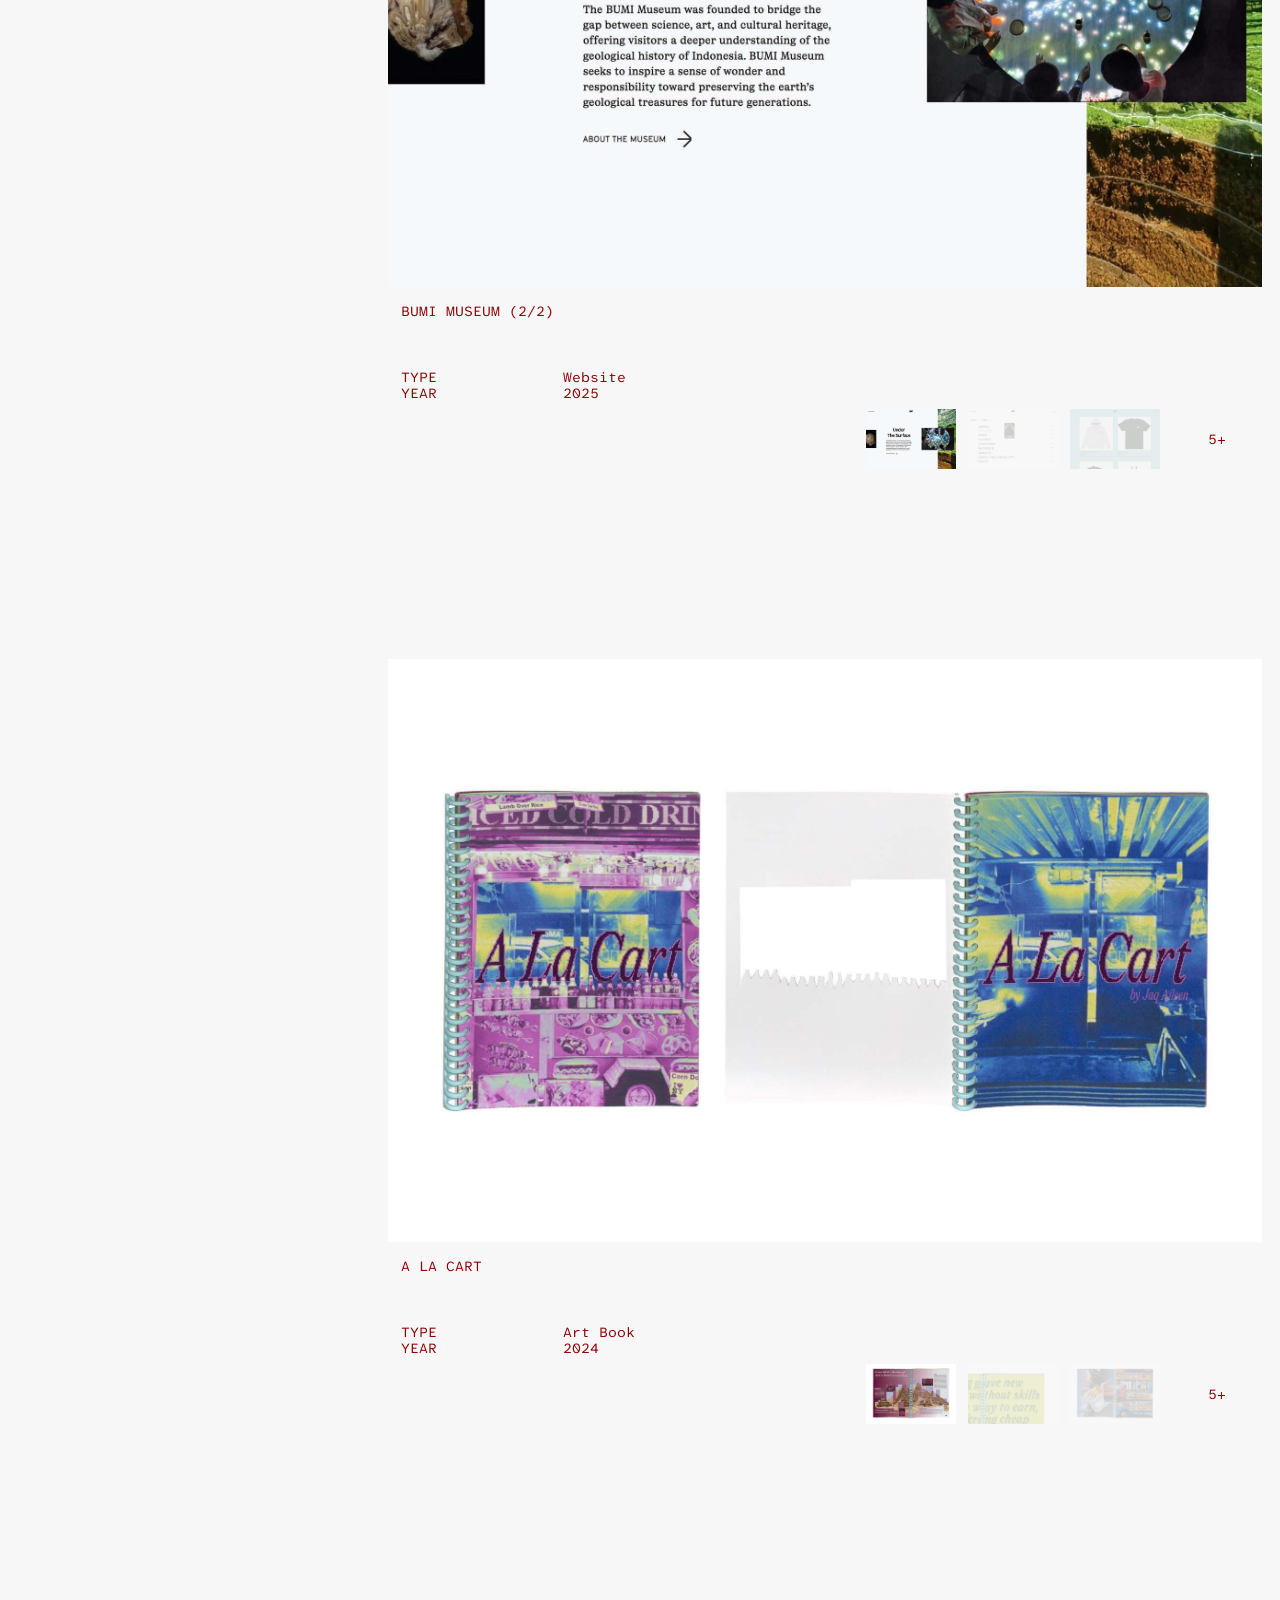
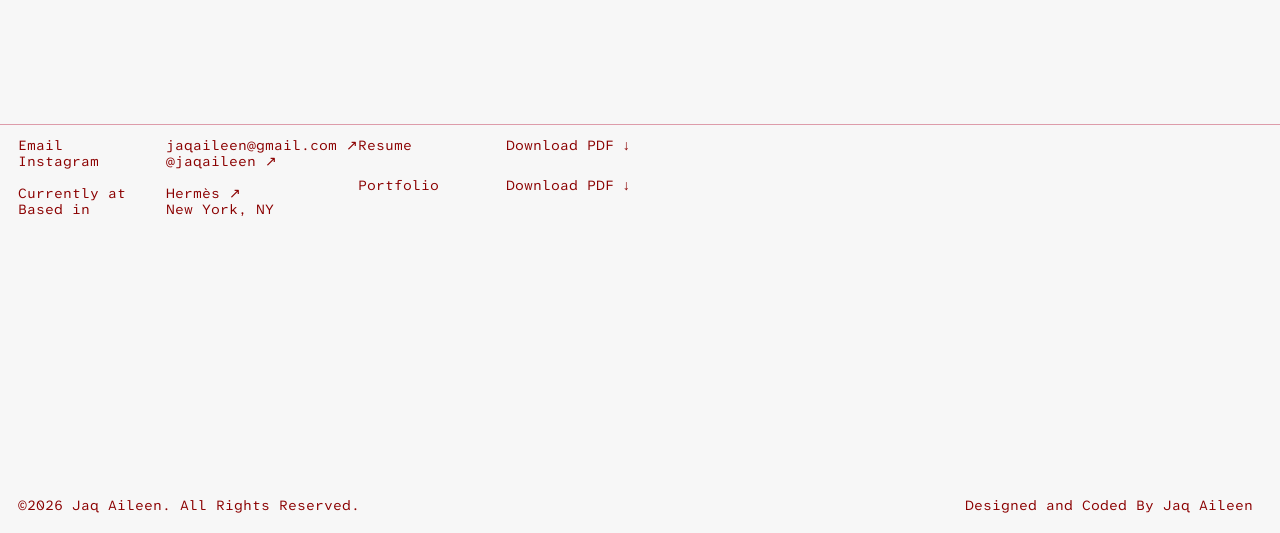
==== commit cc19f1a8: "again" ====
--- a/index.html
+++ b/index.html
@@ -244,12 +244,12 @@
             </div>
             <div>
                 <div class="ProjectCard-module-scss-module__pM93sa__container">
-                    <div class="ProjectCard-module-scss-module__pM93sa__inner"><a
+                    <div class="ProjectCard-module-scss-module__pM93sa__inner"> <a
                             class="common-link ProjectCard-module-scss-module__pM93sa__cover"
                             href="./bodiesofwater2.html"><span>Bodies of Water (2/2)</span></a>
                         <div class="SlideshowDefault-module-scss-module__XK5D_G__container">
                             <div class="SlideshowDefault-module-scss-module__XK5D_G__inner"><img
-                                    src=".images/cubes-cover1.jpg"
+                                    src="./images/cubes-cover1.jpg"
                                     alt="Beige lined box holding a zine and 12 image-transfered cubes." width="2400"
                                     height="1601" class="CommonImage-module-scss-module__qaK7rG__image"
                                     style="aspect-ratio:1.5"><img src="./images/cubes-cover1.jpg"
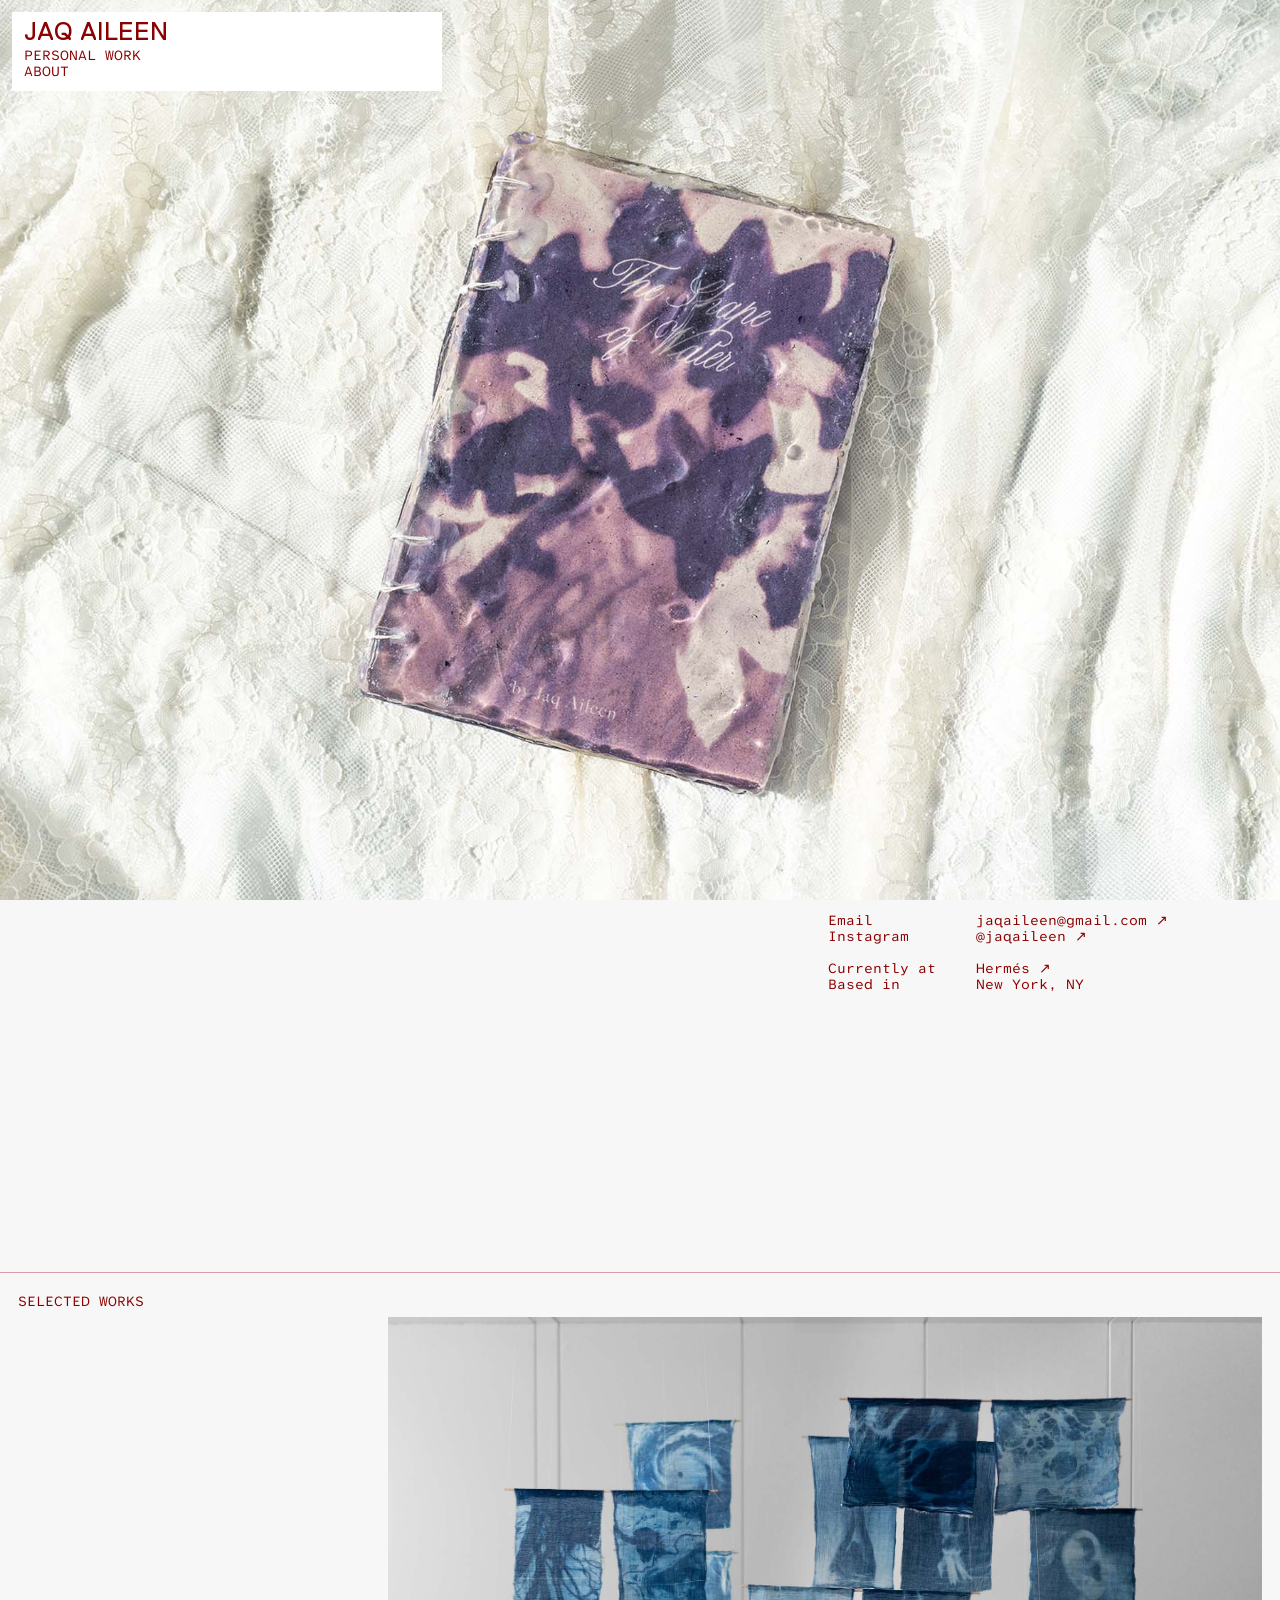
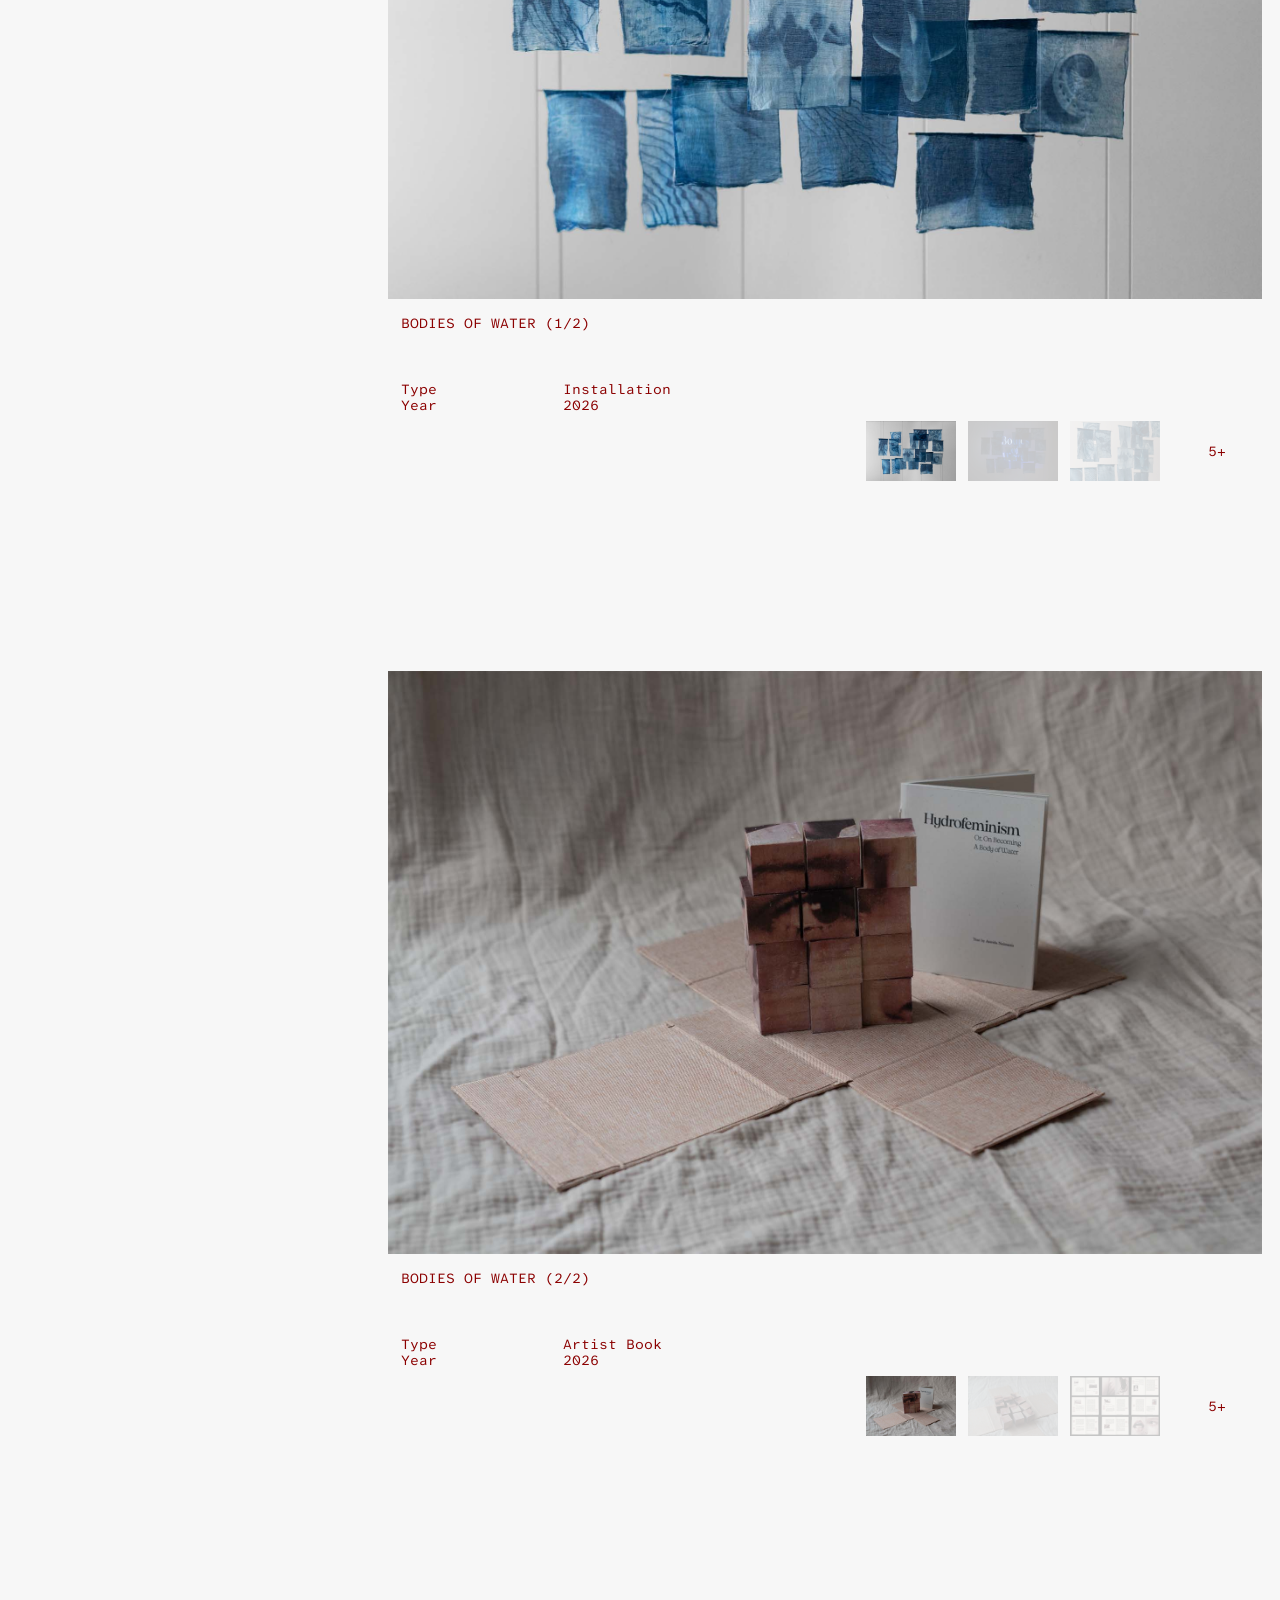
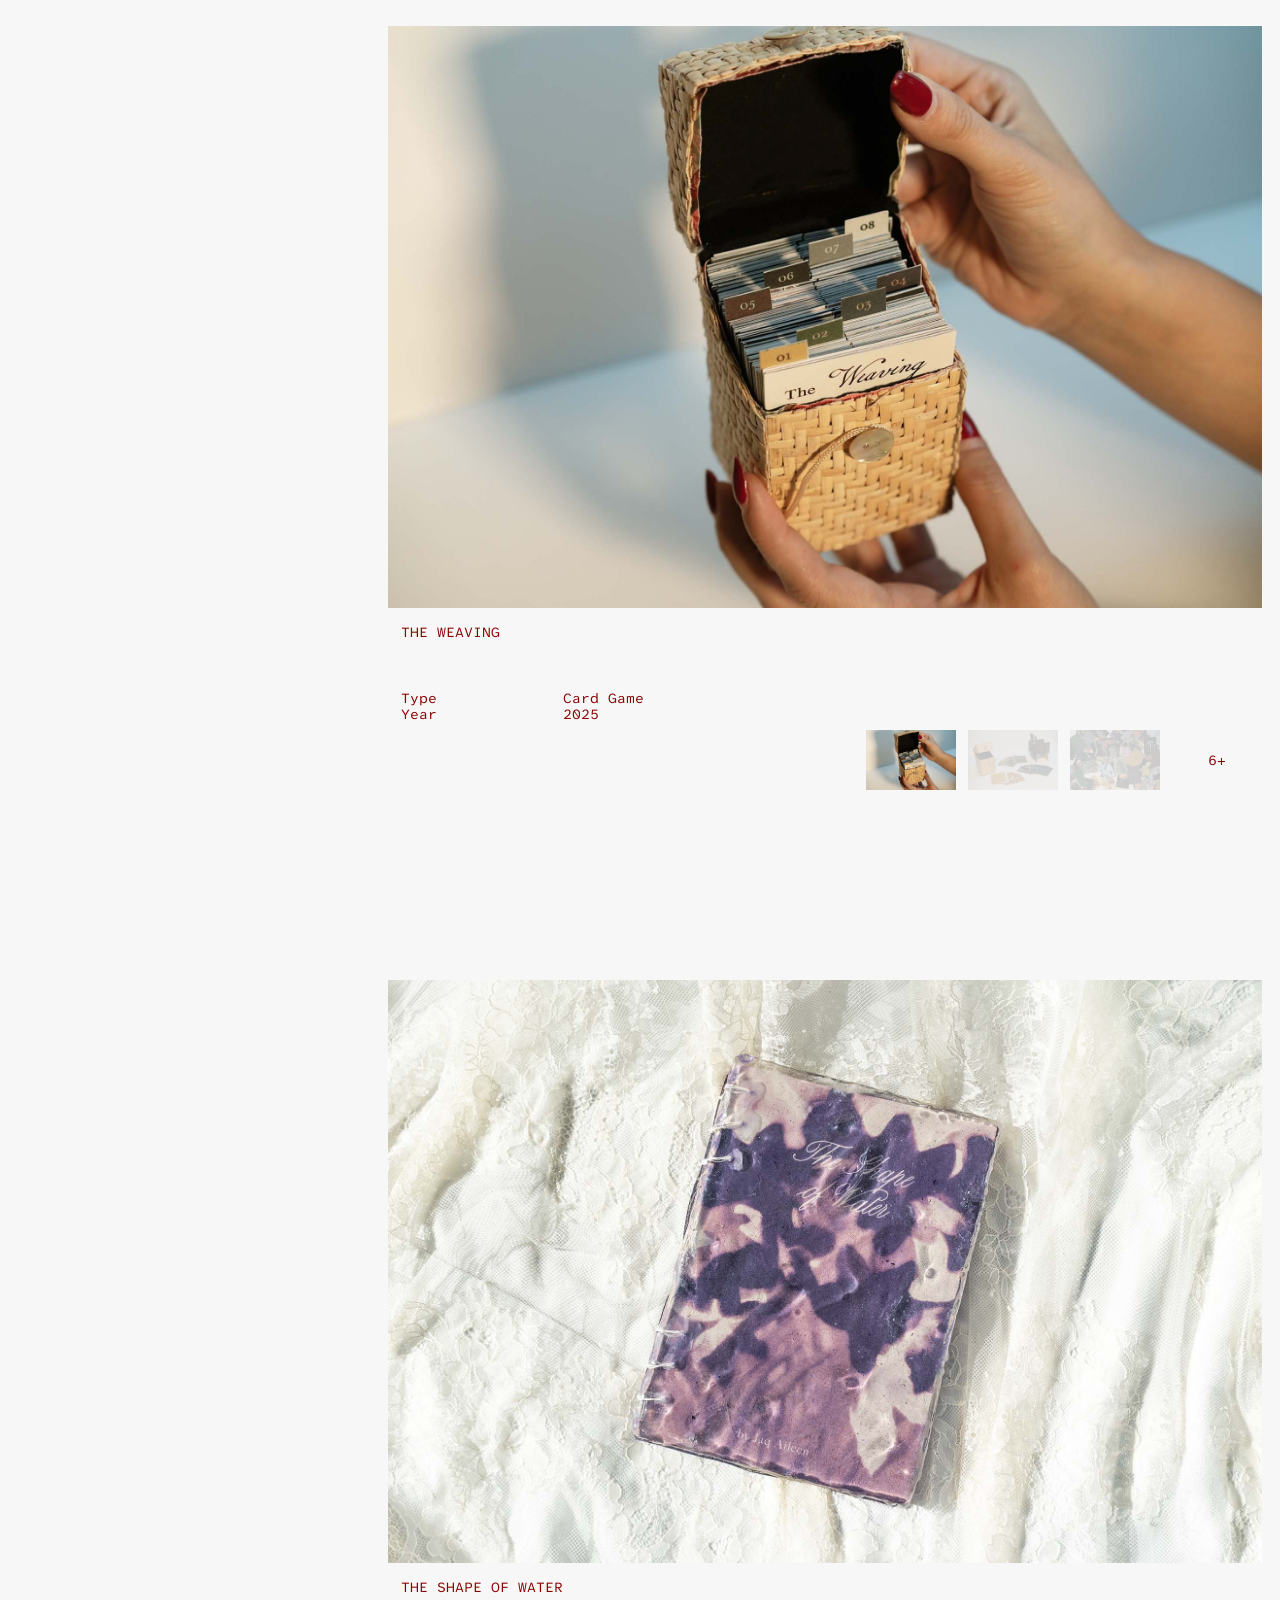
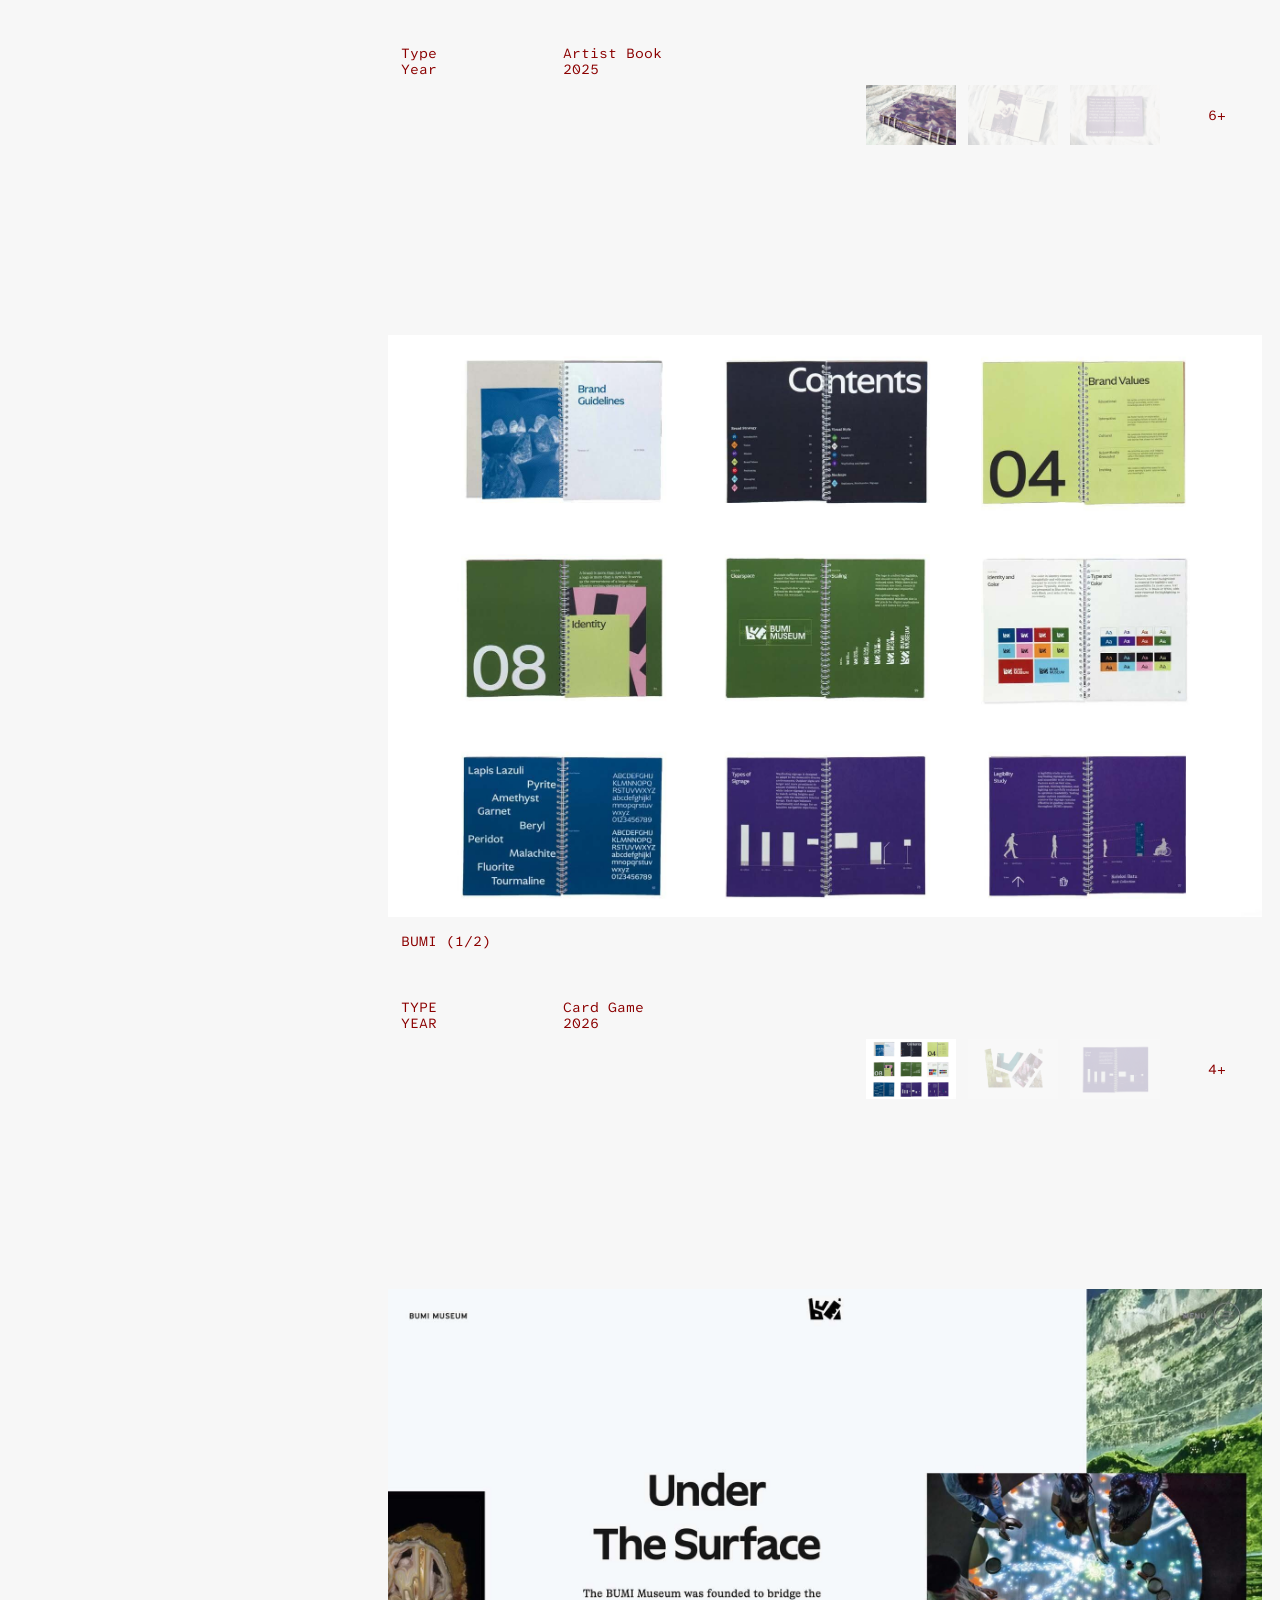
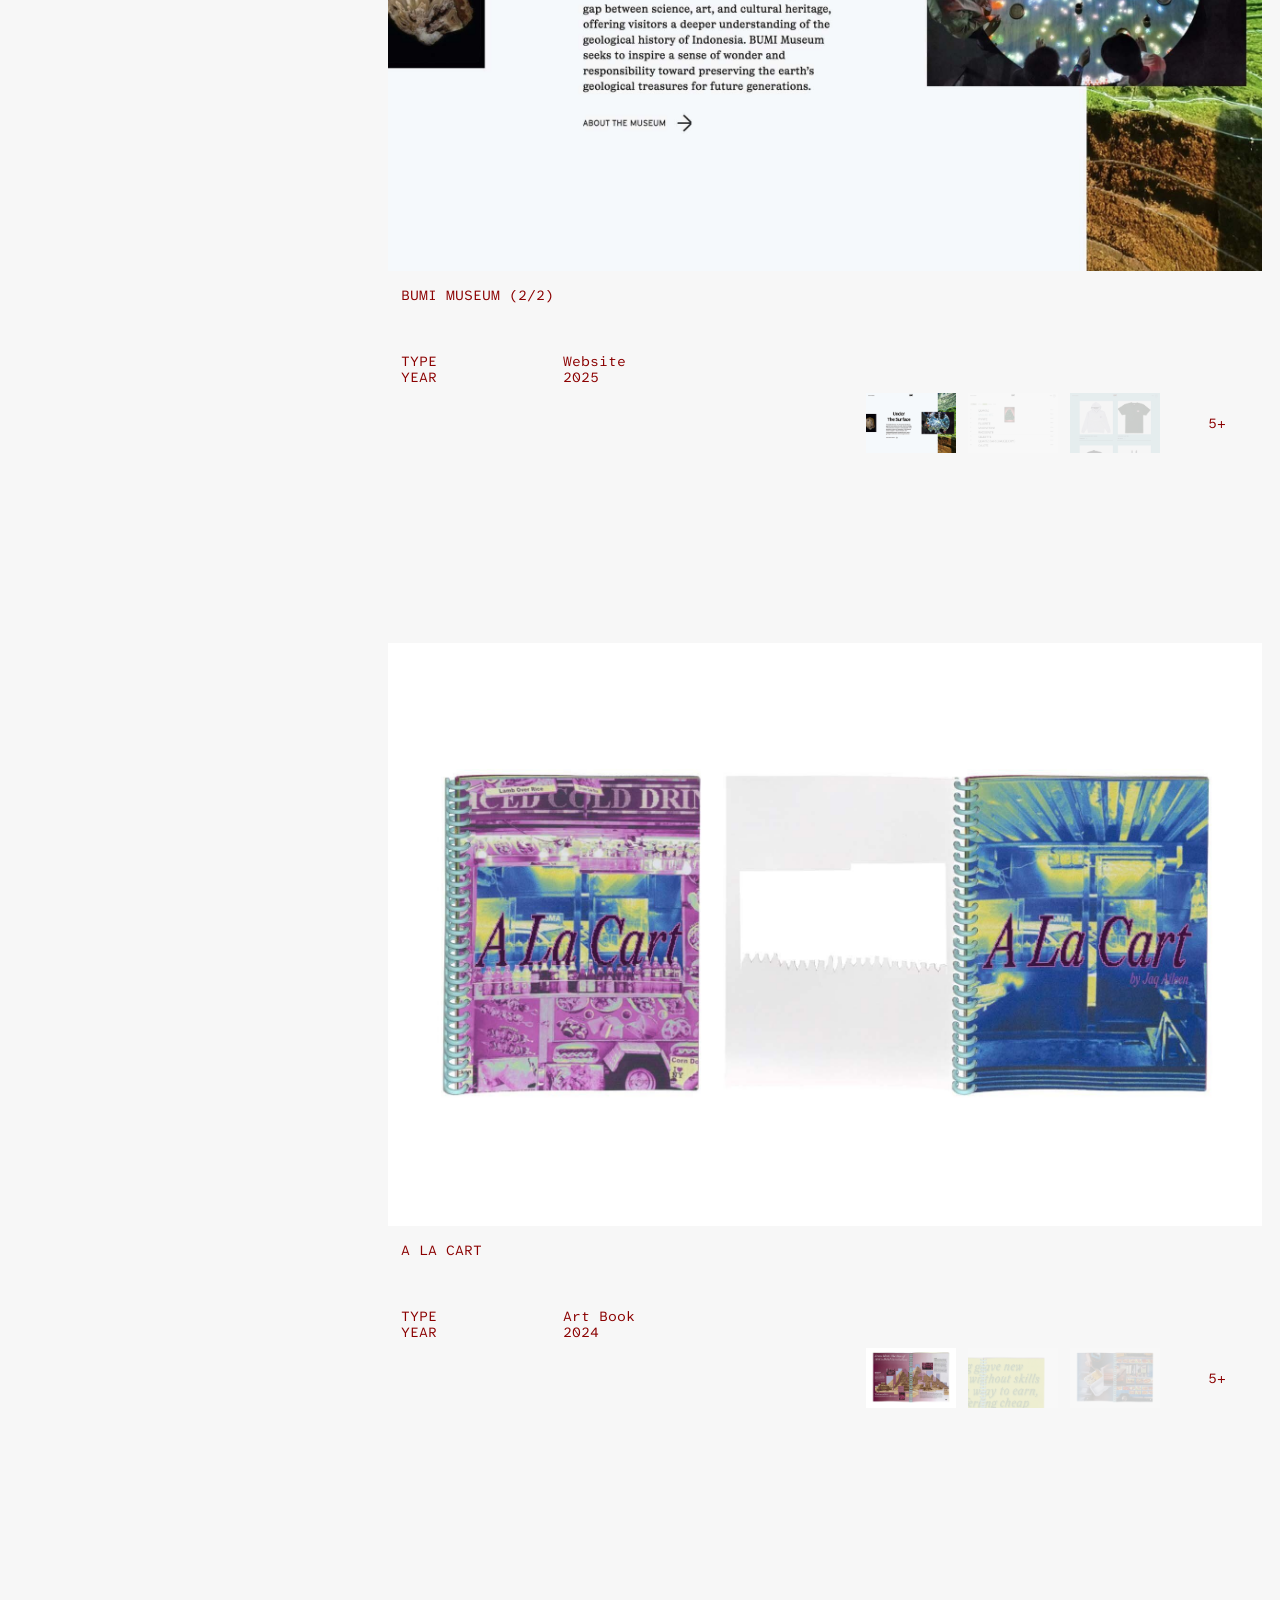
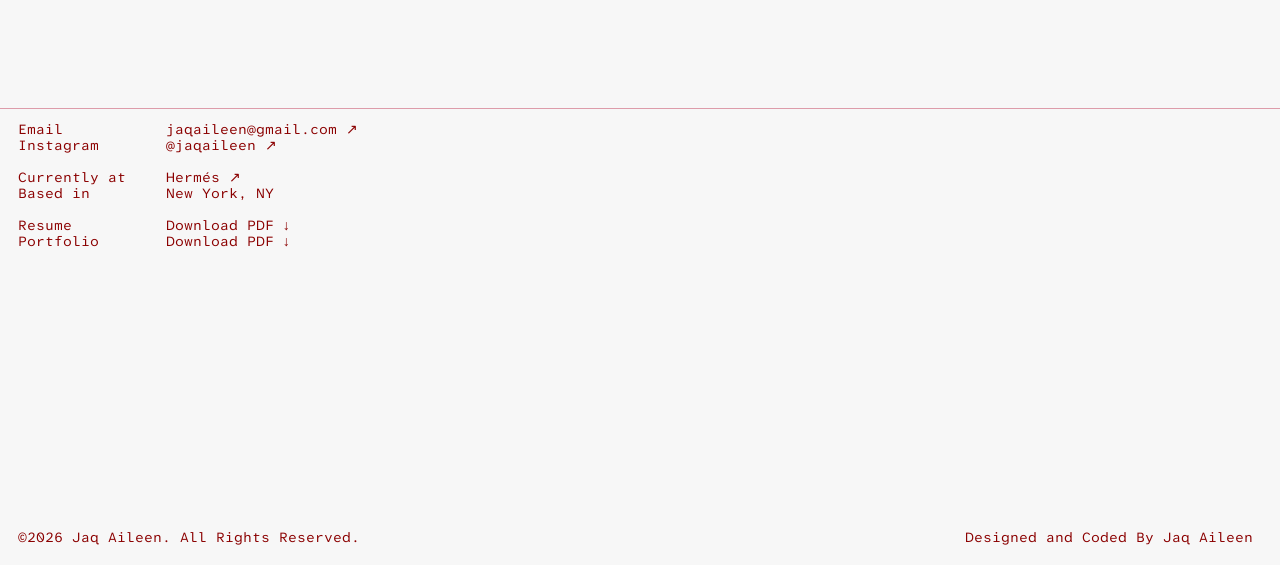
==== commit 857bc5ff: "housekeeping" ====
--- a/index.html
+++ b/index.html
@@ -126,7 +126,7 @@
                                 </div></span></a><a class="common-link HeaderLayout-module-scss-module__x_kloq__link"
                             href="./alacart.html"><span>A LA CART<br>Artist Book, 2024
                                 <div class="HeaderLayout-module-scss-module__x_kloq__thumbnail"><img
-                                        src="./images/alacart-cover.jpg" alt="" width="1601" height="2400"
+                                        src="./images/alacart-detail2.jpg" alt="" width="1601" height="2400"
                                         class="CommonImage-module-scss-module__qaK7rG__image" style="aspect-ratio:1">
                                 </div>
                             </span></a><a class="common-link HeaderLayout-module-scss-module__x_kloq__more"
@@ -165,10 +165,9 @@
                         <br>
                         <div class="SanityContentLabelLink-module-scss-module__25iyra__container">
                             <div>Currently at</div><span class="sanity-link__container"><a
-                                    href="https://www.hermes.com/" target="_blank" rel="noopener noreferrer" </a>
-                        </div>
-
-                        class="common-link sanity-link"><span>Hermés ↗</span></a></span>
+                                    href="https://www.hermes.com/" target="_blank" rel="noopener noreferrer"
+                                    class="common-link sanity-link"><span>Hermés ↗</span></a></span>
+                        </div>
                         <div class="SanityContentLabelLink-module-scss-module__25iyra__container">
                             <div>Based in</div> New York, NY</span></span>
                         </div>
@@ -635,8 +634,8 @@
                 <div class="HomeLanding-module-scss-module__LwAsna__introduction">
                     <div class="with-fancy">
                         <div class="SanityContentLabelLink-module-scss-module__25iyra__container">
-                            <div>Email</div><span class="sanity-link__container"><a href="mailto:sjaqaileen@gmail.com"
-                                    target="_blank" rel="noopener noreferrer"
+                            <div>Email</div><span class="sanity-link__container"><a
+                                    href="mailto:sjaqaileen@gmail.com" target="_blank" rel="noopener noreferrer"
                                     class="common-link sanity-link"><span>jaqaileen@gmail.com
                                         ↗</span></a></span>
                         </div>
@@ -649,40 +648,37 @@
                         <br>
                         <div class="SanityContentLabelLink-module-scss-module__25iyra__container">
                             <div>Currently at</div><span class="sanity-link__container"><a
-                                    href="https://www.hermes.com/" target="_blank" rel="noopener noreferrer"
-                                    class="common-link sanity-link"><span>Hermès
+                                    href="https://instagram.com/jaqaileen" target="_blank" rel="noopener noreferrer"
+                                    class="common-link sanity-link"><span>Hermés
                                         ↗</span></a></span>
-                        </div>
-                        <div class="SanityContentLabelLink-module-scss-module__25iyra__container">
-                            <div>Based in</div> New York, NY</span></span>
-                        </div>
-                    </div>
-                    <br>
-                    <div class="SanityContentLabelLink-module-scss-module__25iyra__container">
-                        <div>Resume</div><span class="sanity-link__container"><a
-                                href="https://drive.google.com/file/d/1ya3OC19x_PwuAj-bFJgJHpPRDWH4dYBb/view?usp=sharing"
-                                target="_blank" rel="noopener noreferrer" class="common-link sanity-link"><span>Download
-                                    PDF ↓</span></a></span>
-                        <div class="SanityContentLabelLink-module-scss-module__25iyra__container">
-                            <div>Portfolio</div><span class="sanity-link__container"><a
-                                    href="https://drive.google.com/file/d/1hz1YxYMskYCpdWGfzgW8lb4rhc9WRYNX/view?usp=sharing"
-                                    target="_blank" rel="noopener noreferrer"
+                            <div class="SanityContentLabelLink-module-scss-module__25iyra__container">
+                                <div>Based in</div><span class="sanity-link__container"><a rel="noopener noreferrer"
+                                        <span>New
+                                        York, NY</span></a></span>
+                            </div>
+                        </div>
+                        <br>
+                        <div class="SanityContentLabelLink-module-scss-module__25iyra__container">
+                            <div>Resume</div><span class="sanity-link__container"><a
+                                    href="https://instagram.com/jaqaileen" target="_blank" rel="noopener noreferrer"
                                     class="common-link sanity-link"><span>Download PDF ↓</span></a></span>
-                        </div>
-                    </div>
-                </div>
-            </div>
-        </div>
+                            <div class="SanityContentLabelLink-module-scss-module__25iyra__container">
+                                <div>Portfolio</div><span class="sanity-link__container"><a
+                                        rel="noopener noreferrer" class="common-link sanity-link"><span>Download PDF
+                                            ↓</span></a></span>
+                            </div>
+                        </div>
+                    </div>
+                </div>
+            </div>
         </div>
         <div class="FooterLayout-module-scss-module__Xbw8wq__bottom">
             <div class="FooterLayout-module-scss-module__Xbw8wq__copyright2">©<!-- -->2026<!-- --> Jaq Aileen.
                 All Rights Reserved.</div>
-            <div class="FooterLayout-module-scss-module__Xbw8wq__credits"><a target="_blank" rel="noopener noreferrer"
-                    class="common-link"><span>Designed and Coded By
+            <div class="FooterLayout-module-scss-module__Xbw8wq__credits"><a target="_blank"
+                    rel="noopener noreferrer" class="common-link"><span>Designed and Coded By
                         Jaq Aileen</span></a> 
             </div>
         </div>
     </footer>
-    </div>
-    </div>
     </div>
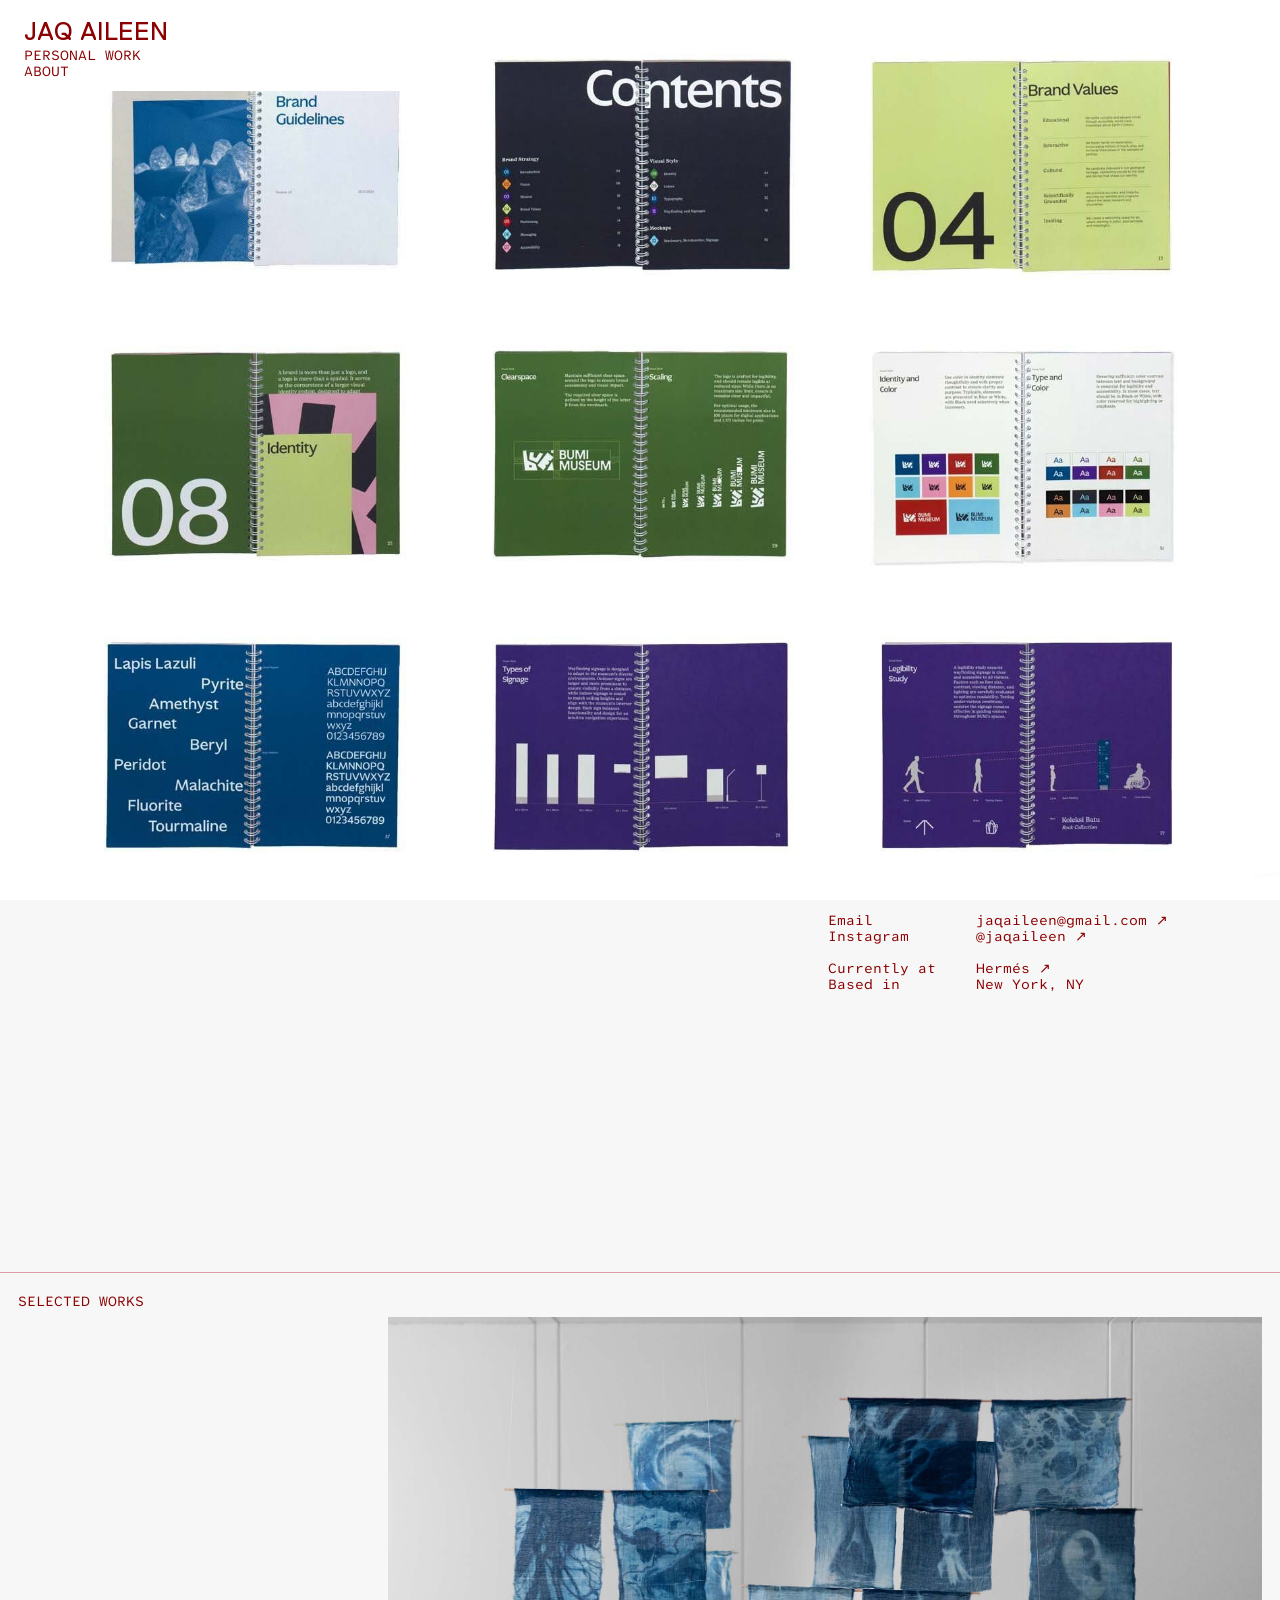
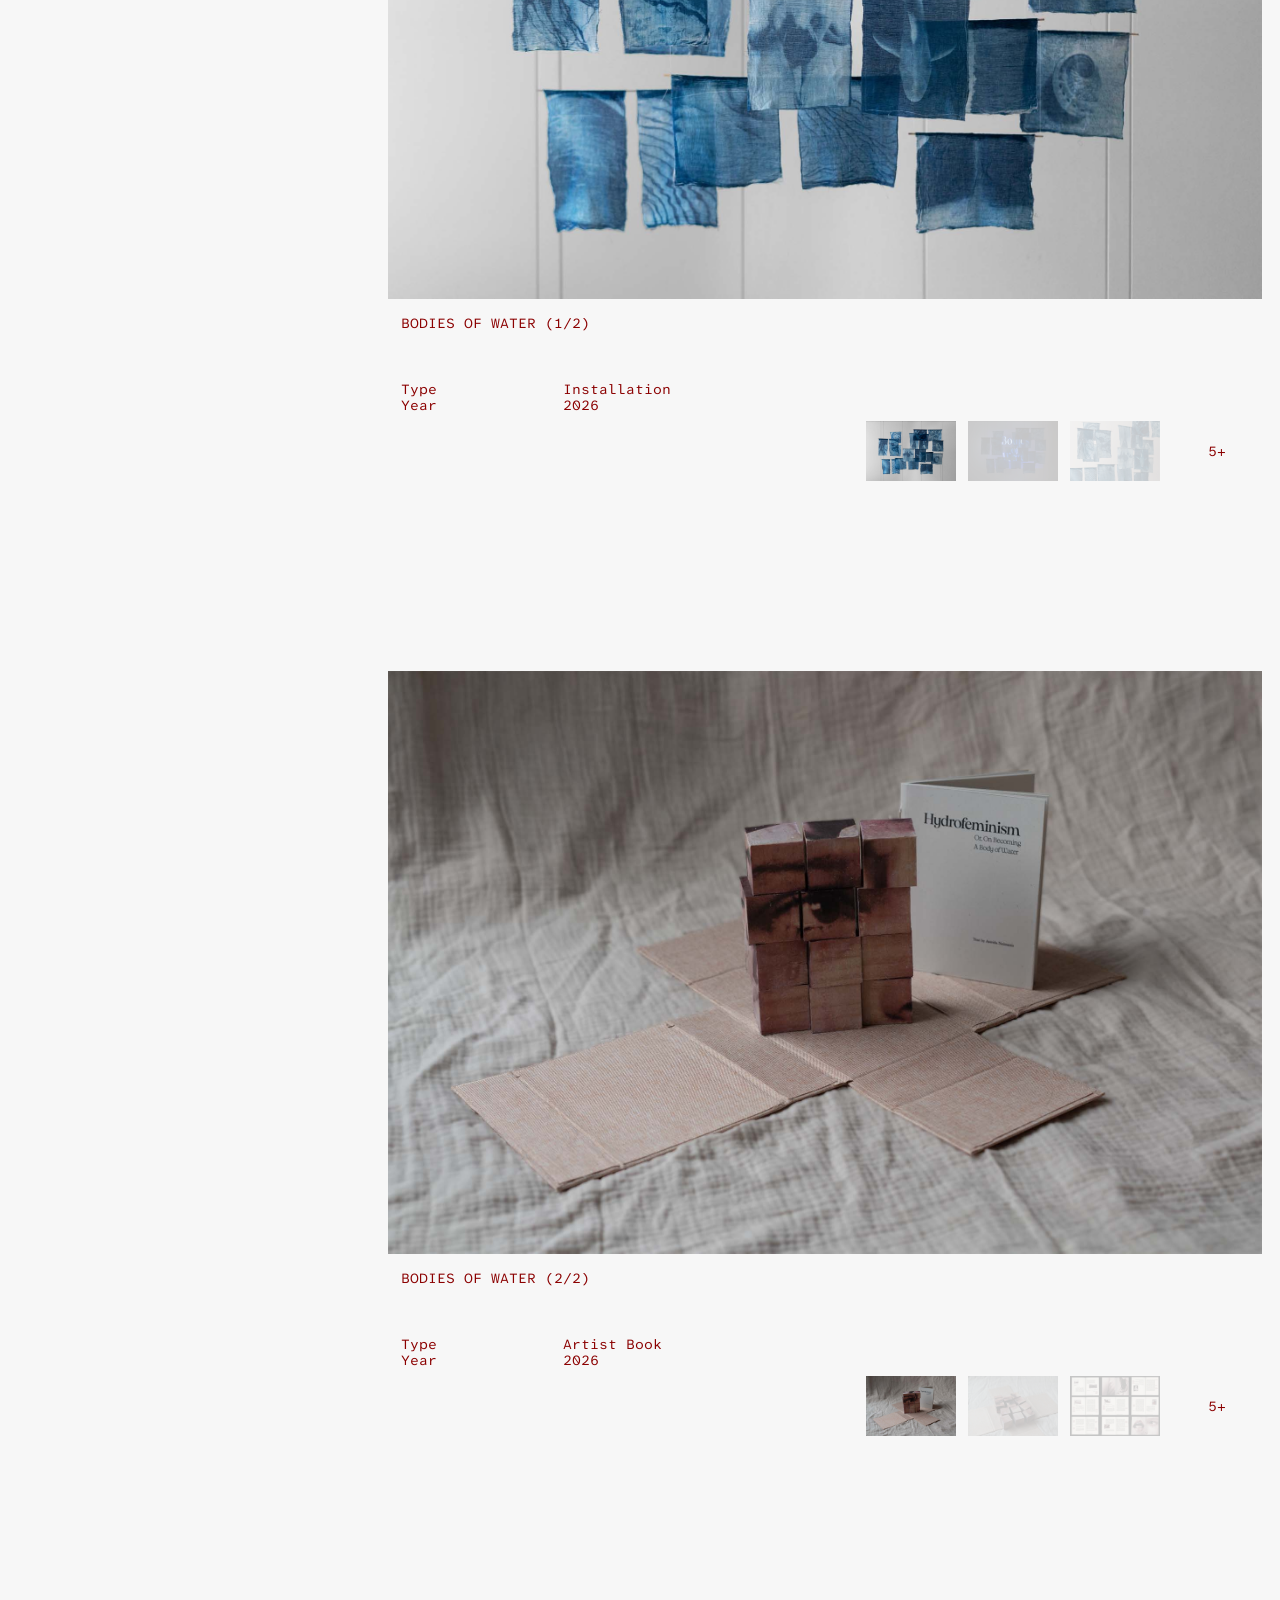
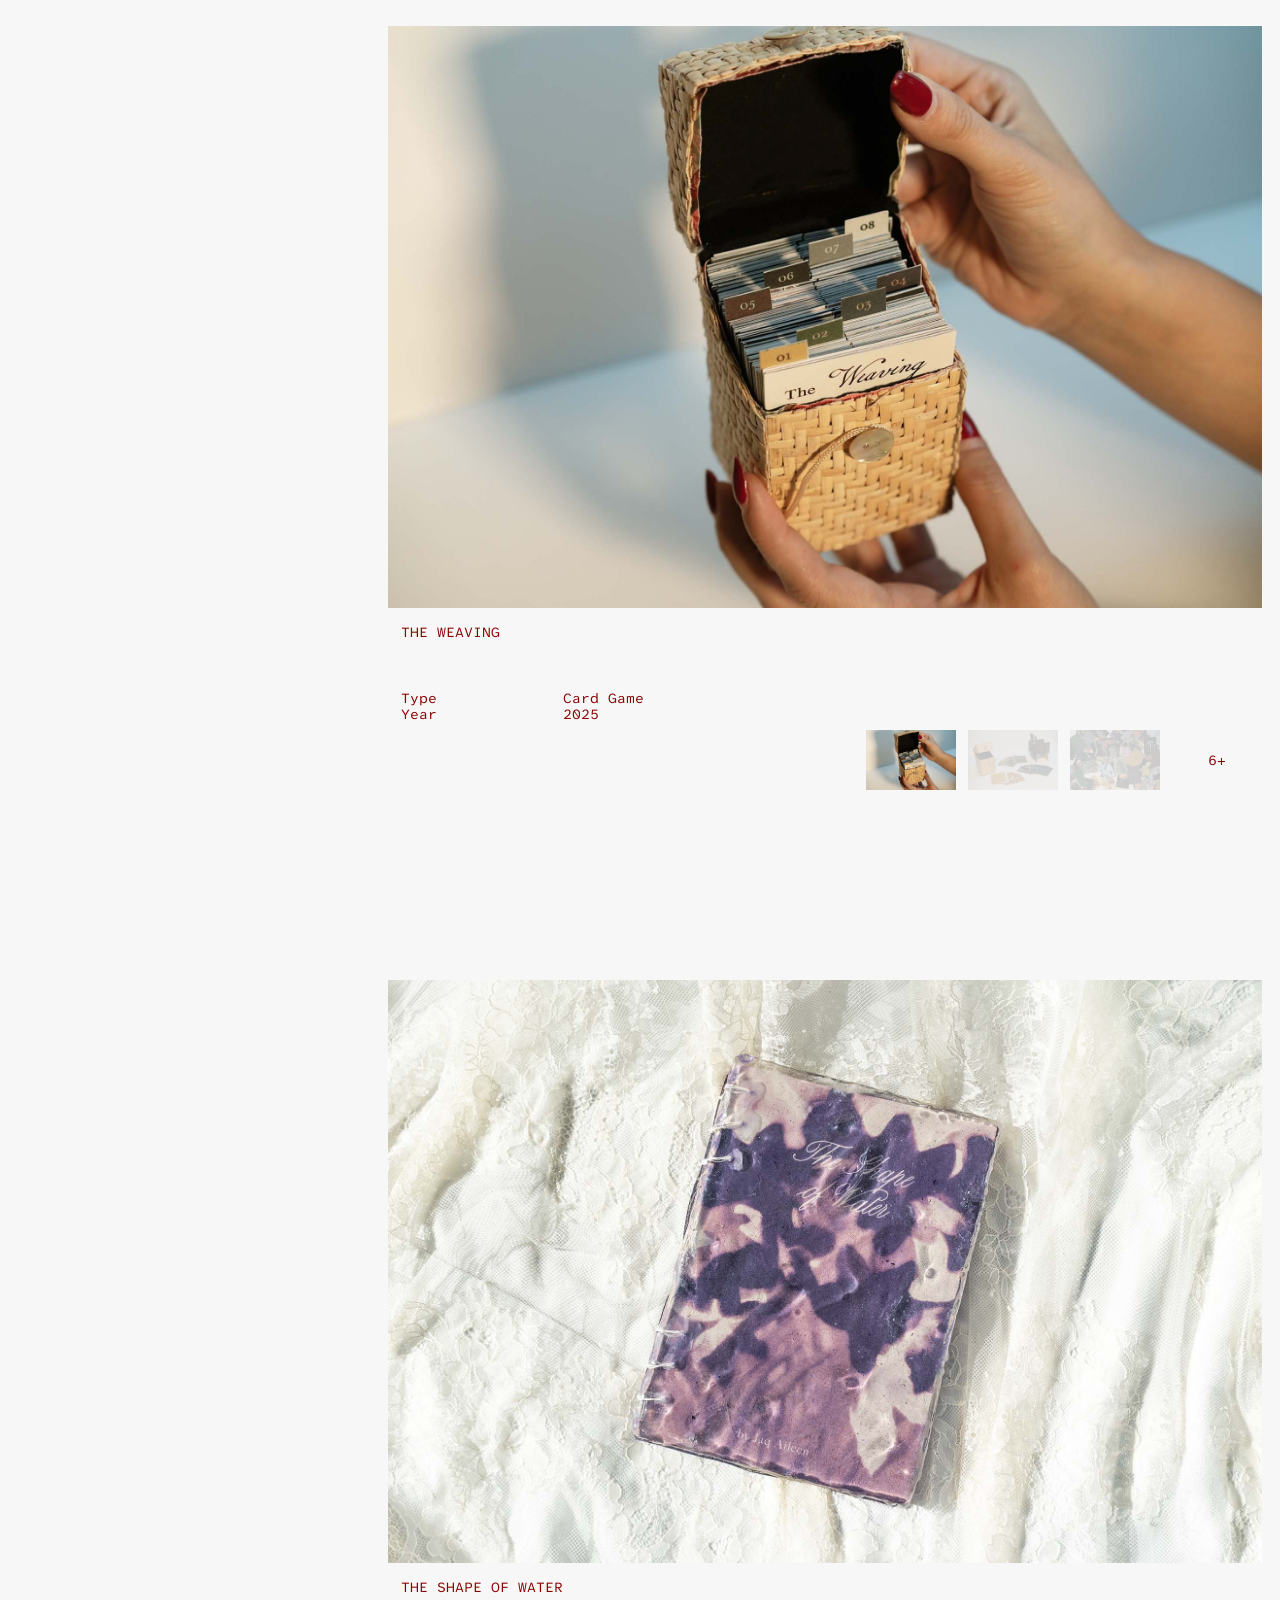
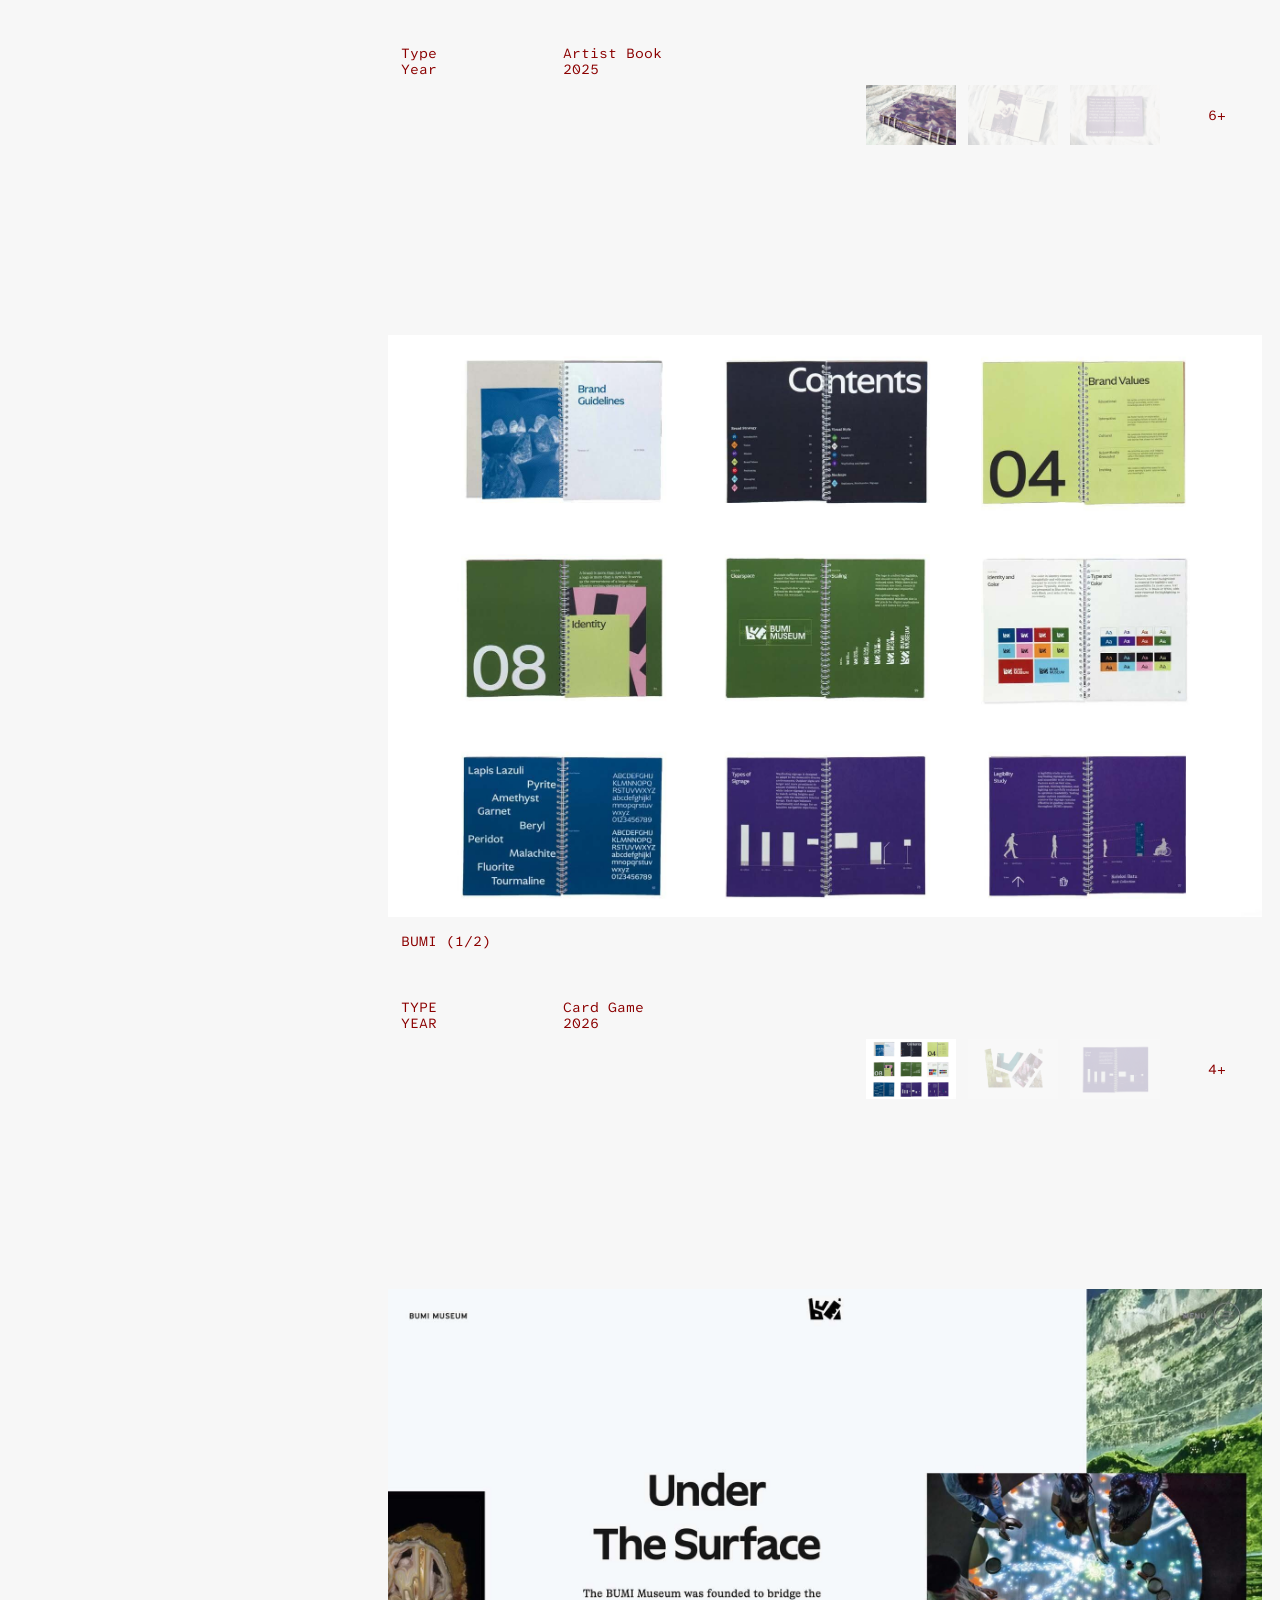
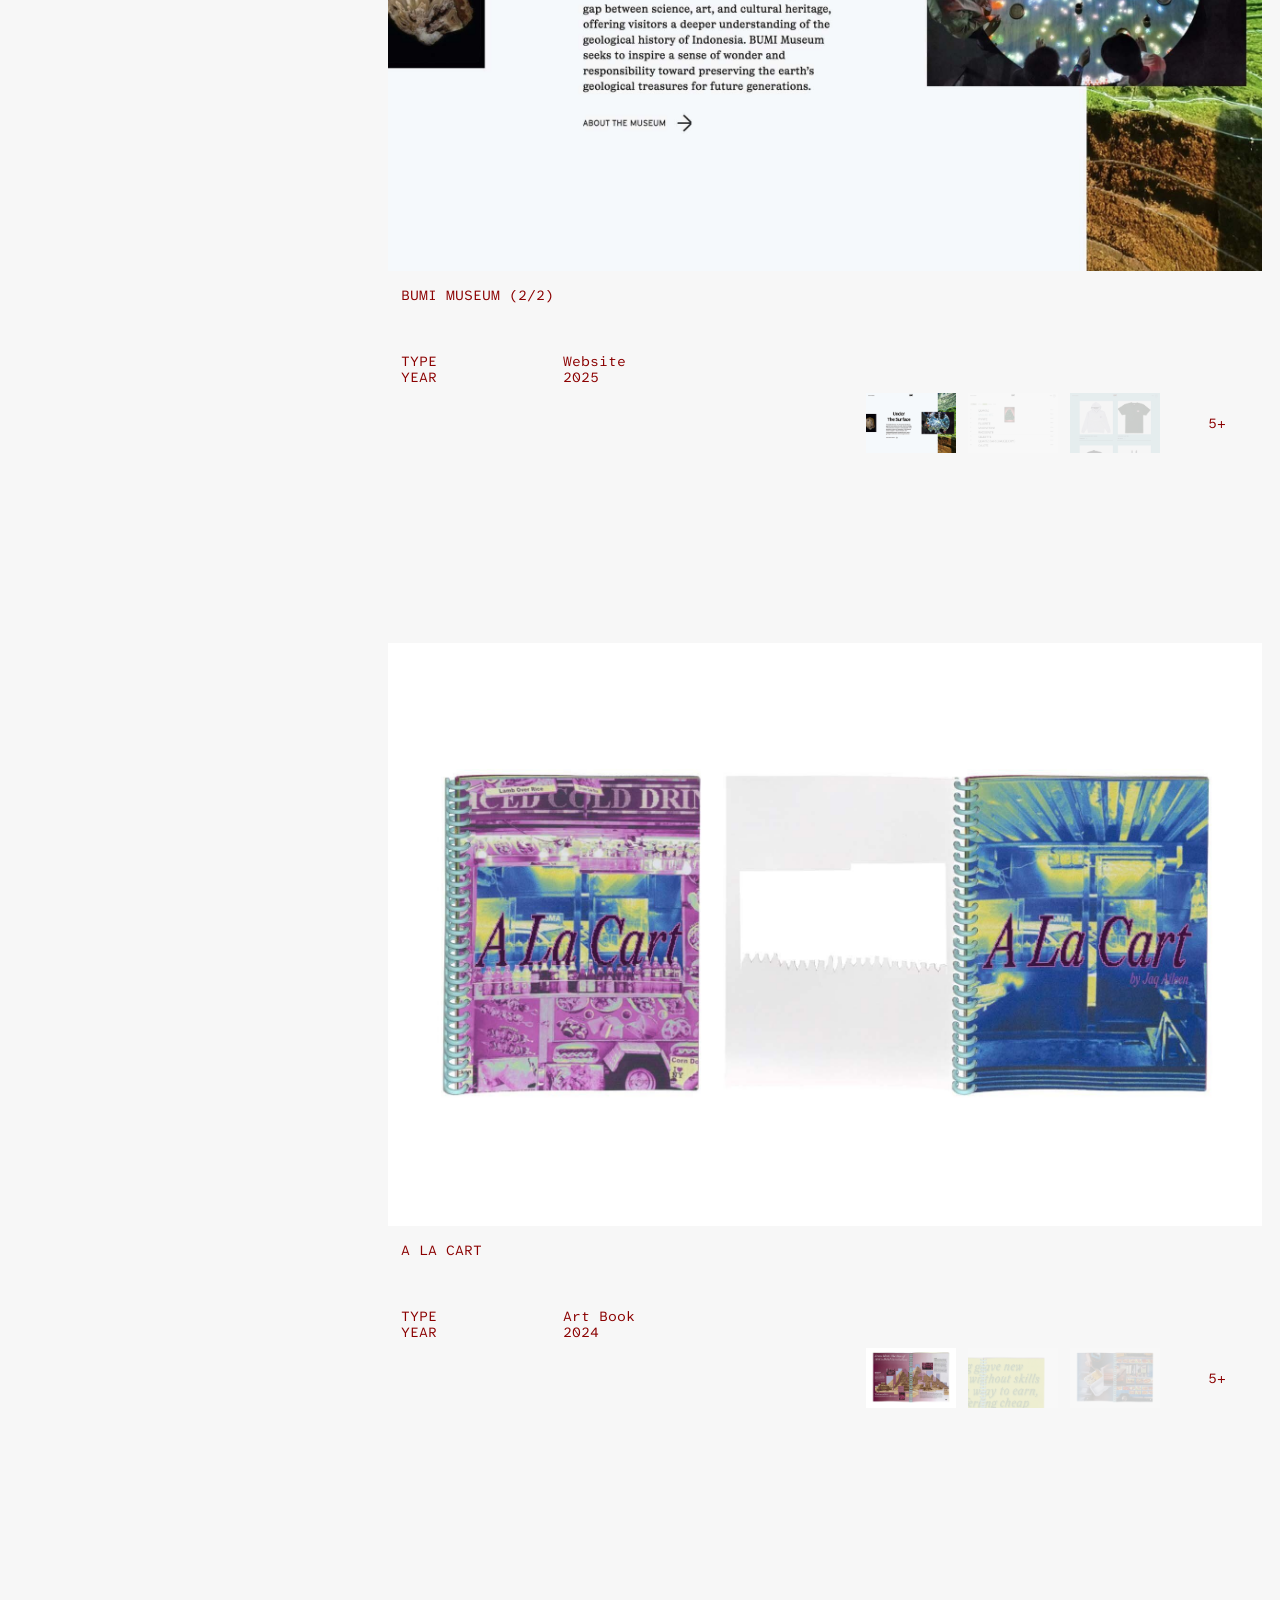
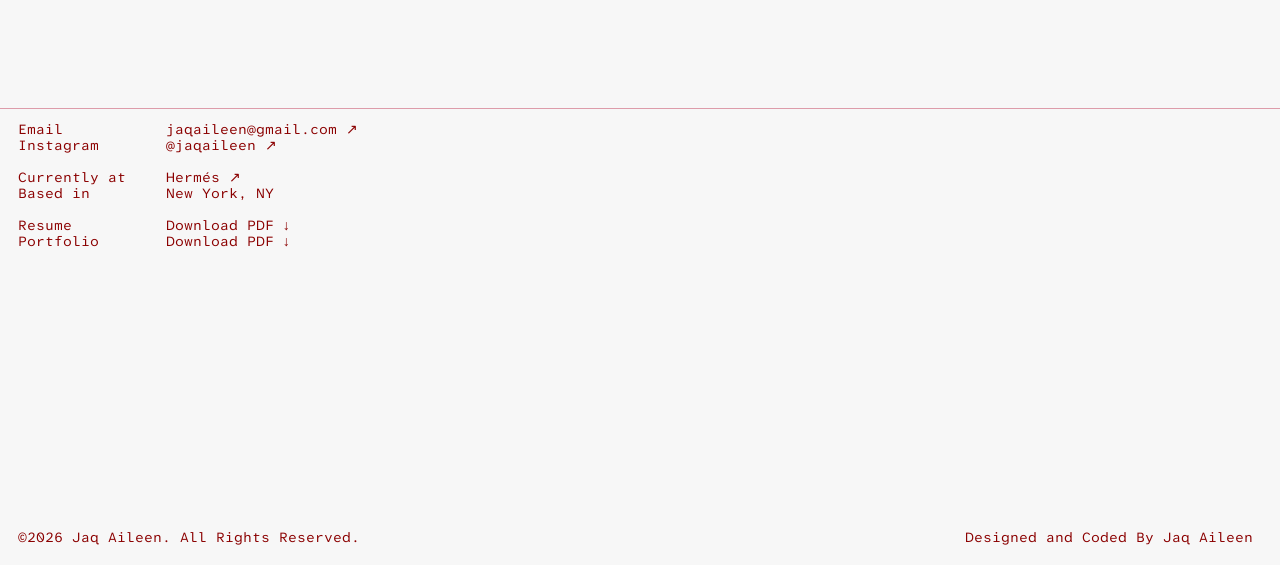
==== commit 524ff228: "footers" ====
--- a/index.html
+++ b/index.html
@@ -254,8 +254,8 @@
                                     style="aspect-ratio:1.5"><img src="./images/cubes-cover1.jpg"
                                     alt="Beige lined box holding a zine and 12 image-transfered cubes." width="2400"
                                     height="1601" class="CommonImage-module-scss-module__qaK7rG__image"
-                                    style="aspect-ratio:1.5"><img src="./images/cubes-cover1.jpg" alt="sadf" width="2400"
-                                    height="1601" class="CommonImage-module-scss-module__qaK7rG__image"
+                                    style="aspect-ratio:1.5"><img src="./images/cubes-cover1.jpg" alt="sadf"
+                                    width="2400" height="1601" class="CommonImage-module-scss-module__qaK7rG__image"
                                     style="aspect-ratio:1.5">
                             </div>
                         </div>
@@ -634,8 +634,8 @@
                 <div class="HomeLanding-module-scss-module__LwAsna__introduction">
                     <div class="with-fancy">
                         <div class="SanityContentLabelLink-module-scss-module__25iyra__container">
-                            <div>Email</div><span class="sanity-link__container"><a
-                                    href="mailto:sjaqaileen@gmail.com" target="_blank" rel="noopener noreferrer"
+                            <div>Email</div><span class="sanity-link__container"><a href="mailto:sjaqaileen@gmail.com"
+                                    target="_blank" rel="noopener noreferrer"
                                     class="common-link sanity-link"><span>jaqaileen@gmail.com
                                         ↗</span></a></span>
                         </div>
@@ -651,11 +651,9 @@
                                     href="https://instagram.com/jaqaileen" target="_blank" rel="noopener noreferrer"
                                     class="common-link sanity-link"><span>Hermés
                                         ↗</span></a></span>
-                            <div class="SanityContentLabelLink-module-scss-module__25iyra__container">
-                                <div>Based in</div><span class="sanity-link__container"><a rel="noopener noreferrer"
-                                        <span>New
-                                        York, NY</span></a></span>
-                            </div>
+                        </div>
+                        <div class="SanityContentLabelLink-module-scss-module__25iyra__container">
+                            <div>Based in</div> New York, NY</span></a></span>
                         </div>
                         <br>
                         <div class="SanityContentLabelLink-module-scss-module__25iyra__container">
@@ -663,8 +661,8 @@
                                     href="https://instagram.com/jaqaileen" target="_blank" rel="noopener noreferrer"
                                     class="common-link sanity-link"><span>Download PDF ↓</span></a></span>
                             <div class="SanityContentLabelLink-module-scss-module__25iyra__container">
-                                <div>Portfolio</div><span class="sanity-link__container"><a
-                                        rel="noopener noreferrer" class="common-link sanity-link"><span>Download PDF
+                                <div>Portfolio</div><span class="sanity-link__container"><a rel="noopener noreferrer"
+                                        class="common-link sanity-link"><span>Download PDF
                                             ↓</span></a></span>
                             </div>
                         </div>
@@ -675,8 +673,8 @@
         <div class="FooterLayout-module-scss-module__Xbw8wq__bottom">
             <div class="FooterLayout-module-scss-module__Xbw8wq__copyright2">©<!-- -->2026<!-- --> Jaq Aileen.
                 All Rights Reserved.</div>
-            <div class="FooterLayout-module-scss-module__Xbw8wq__credits"><a target="_blank"
-                    rel="noopener noreferrer" class="common-link"><span>Designed and Coded By
+            <div class="FooterLayout-module-scss-module__Xbw8wq__credits"><a target="_blank" rel="noopener noreferrer"
+                    class="common-link"><span>Designed and Coded By
                         Jaq Aileen</span></a> 
             </div>
         </div>
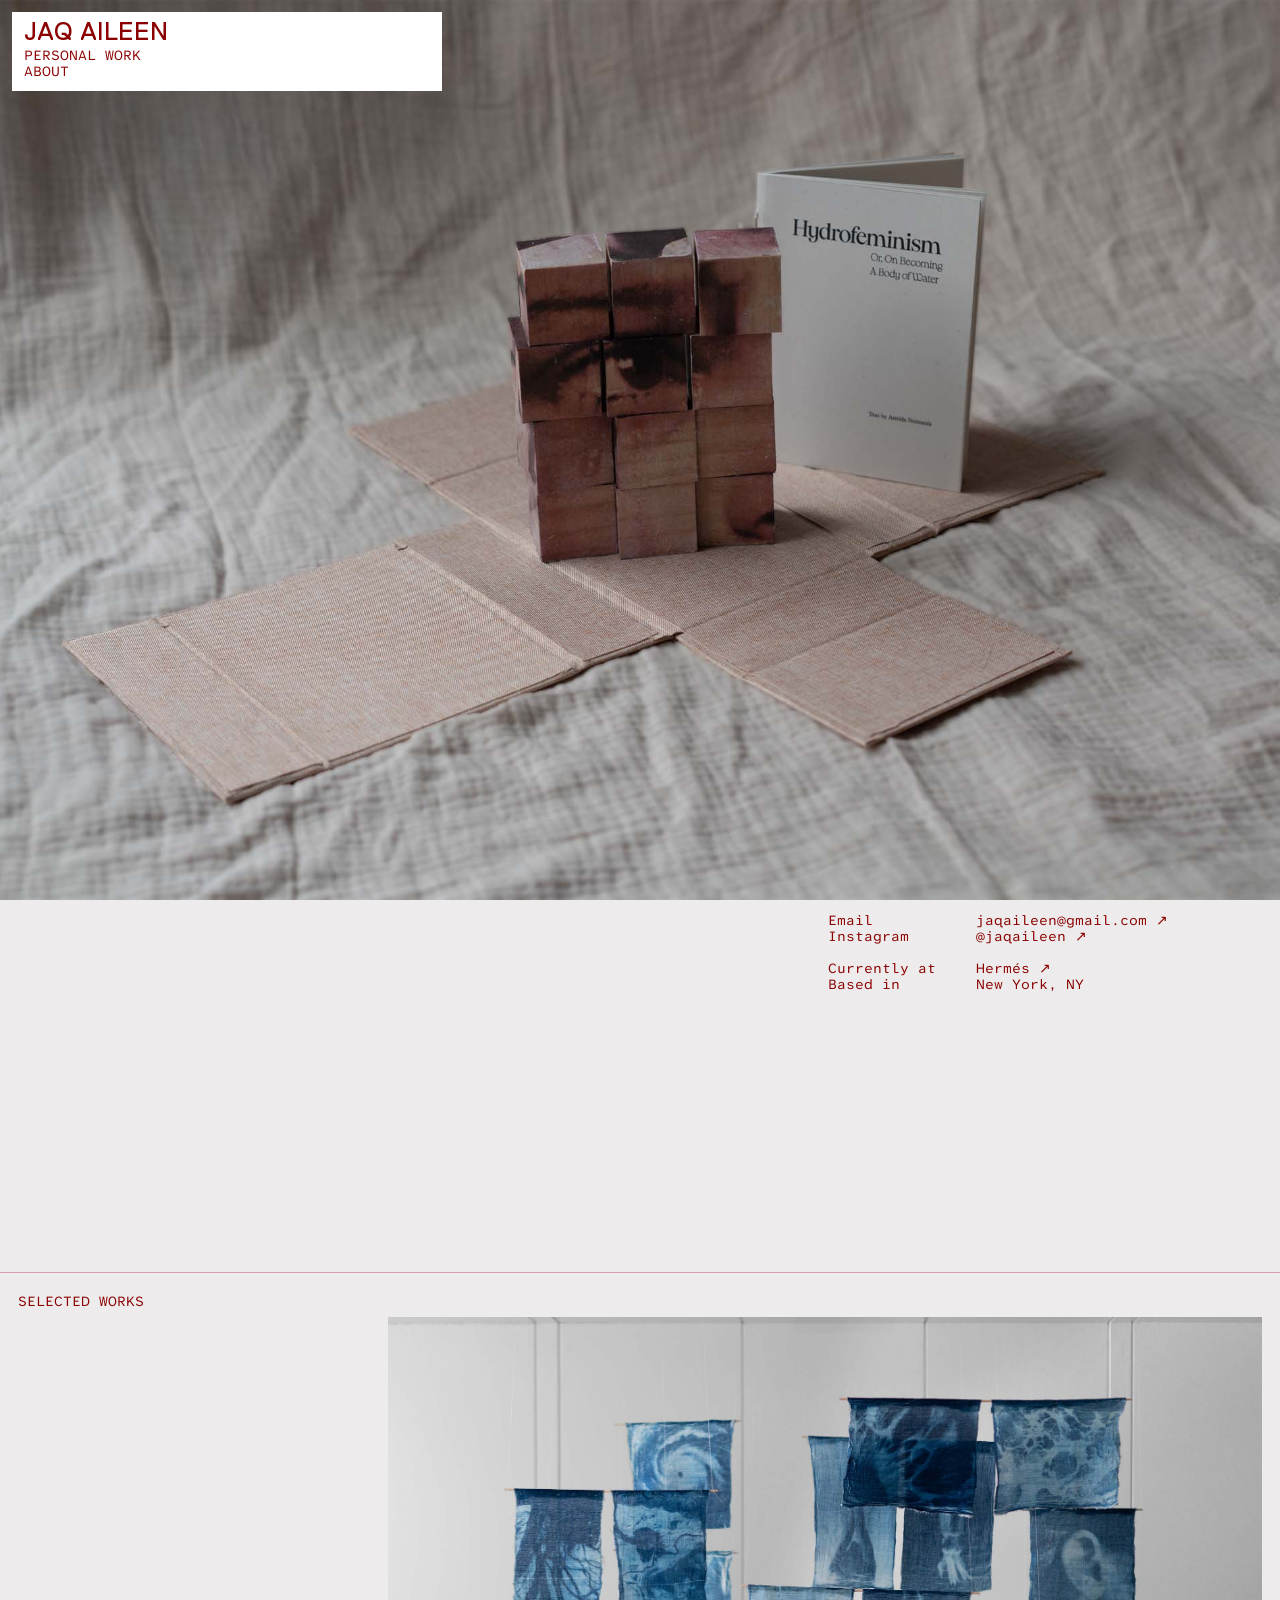
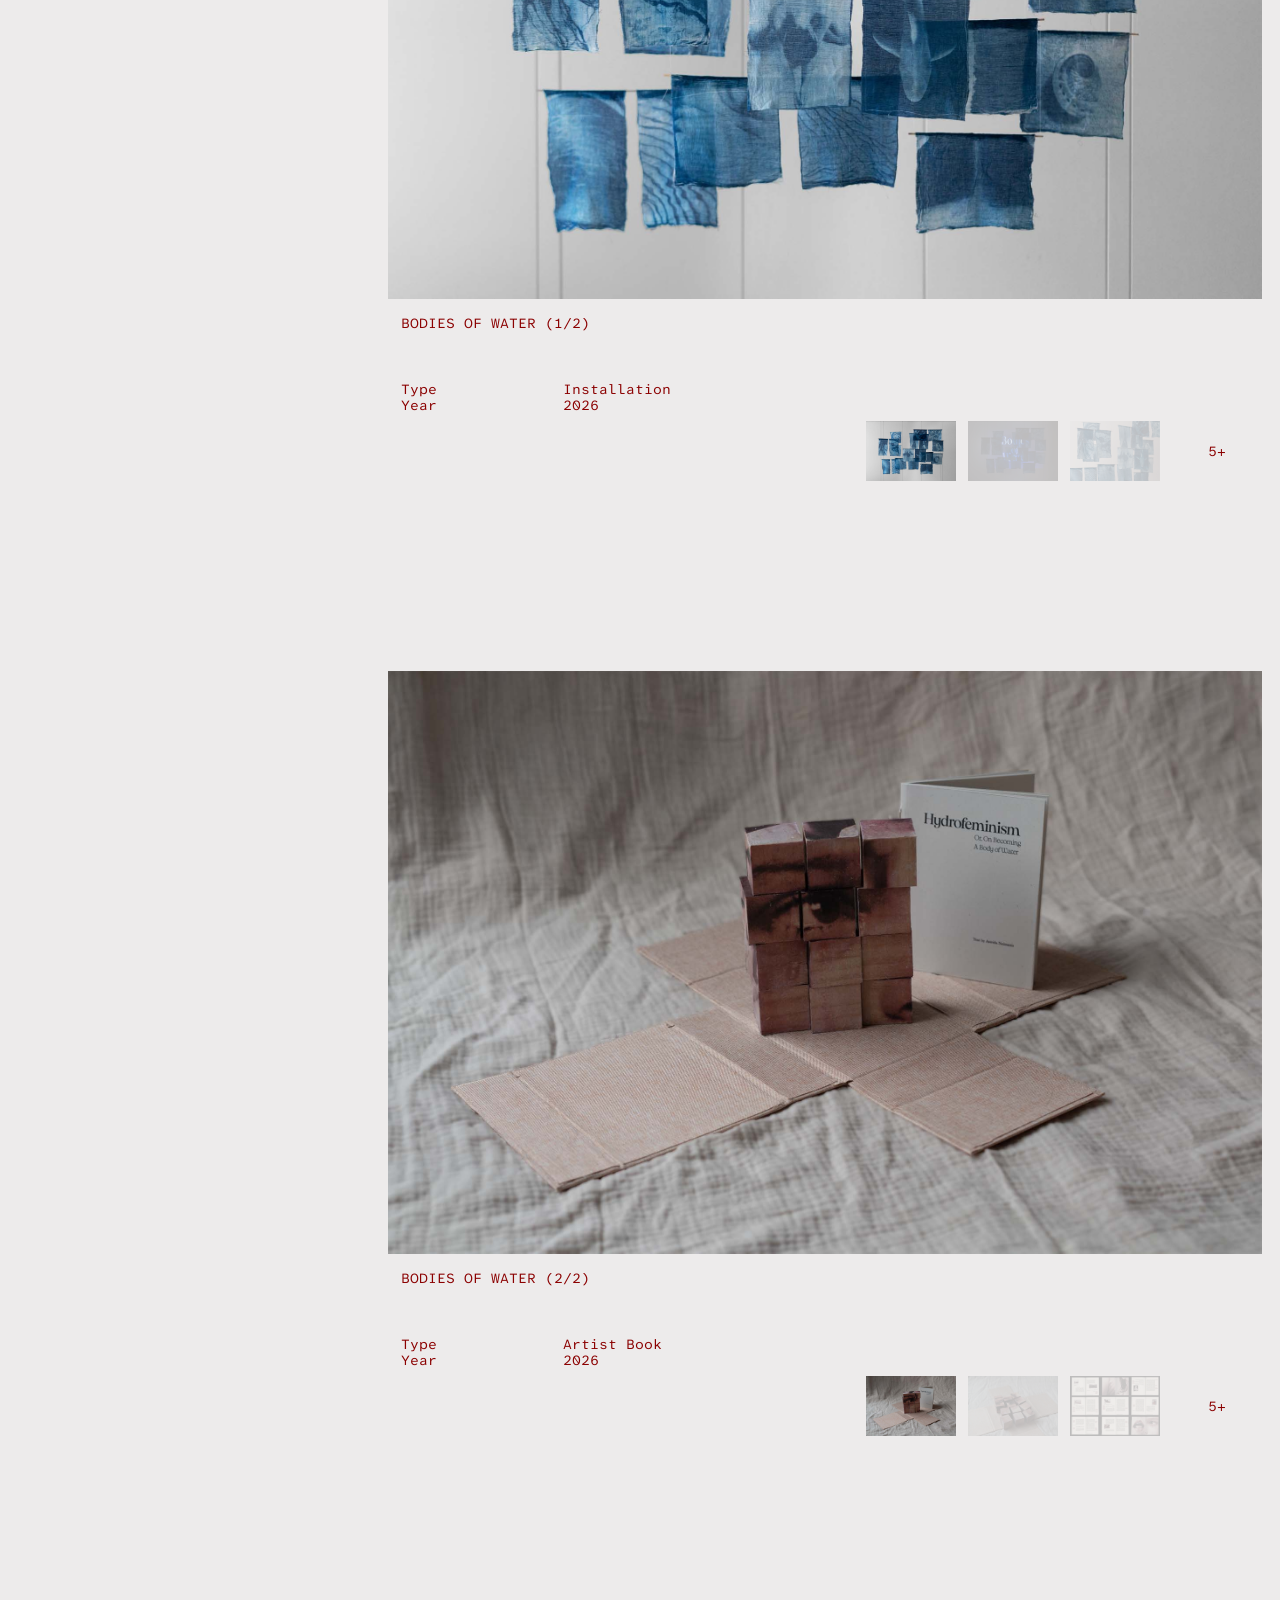
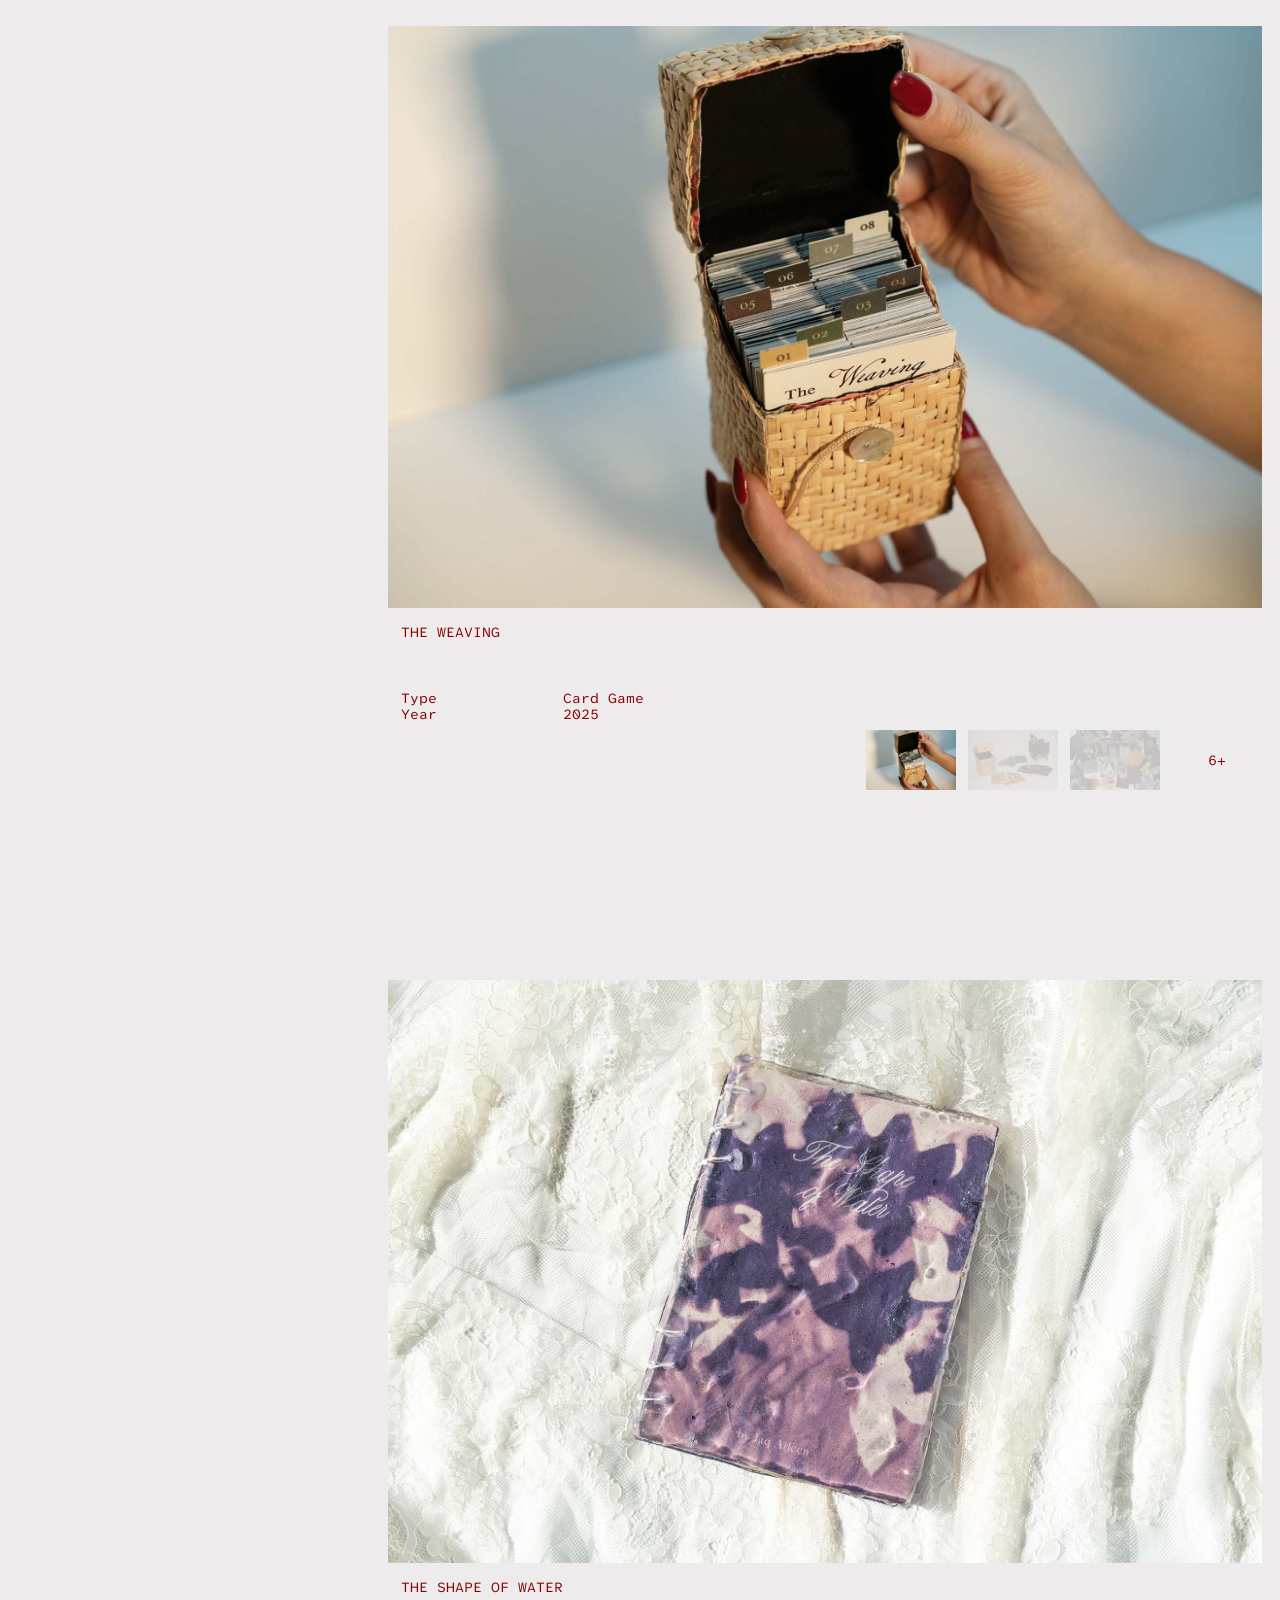
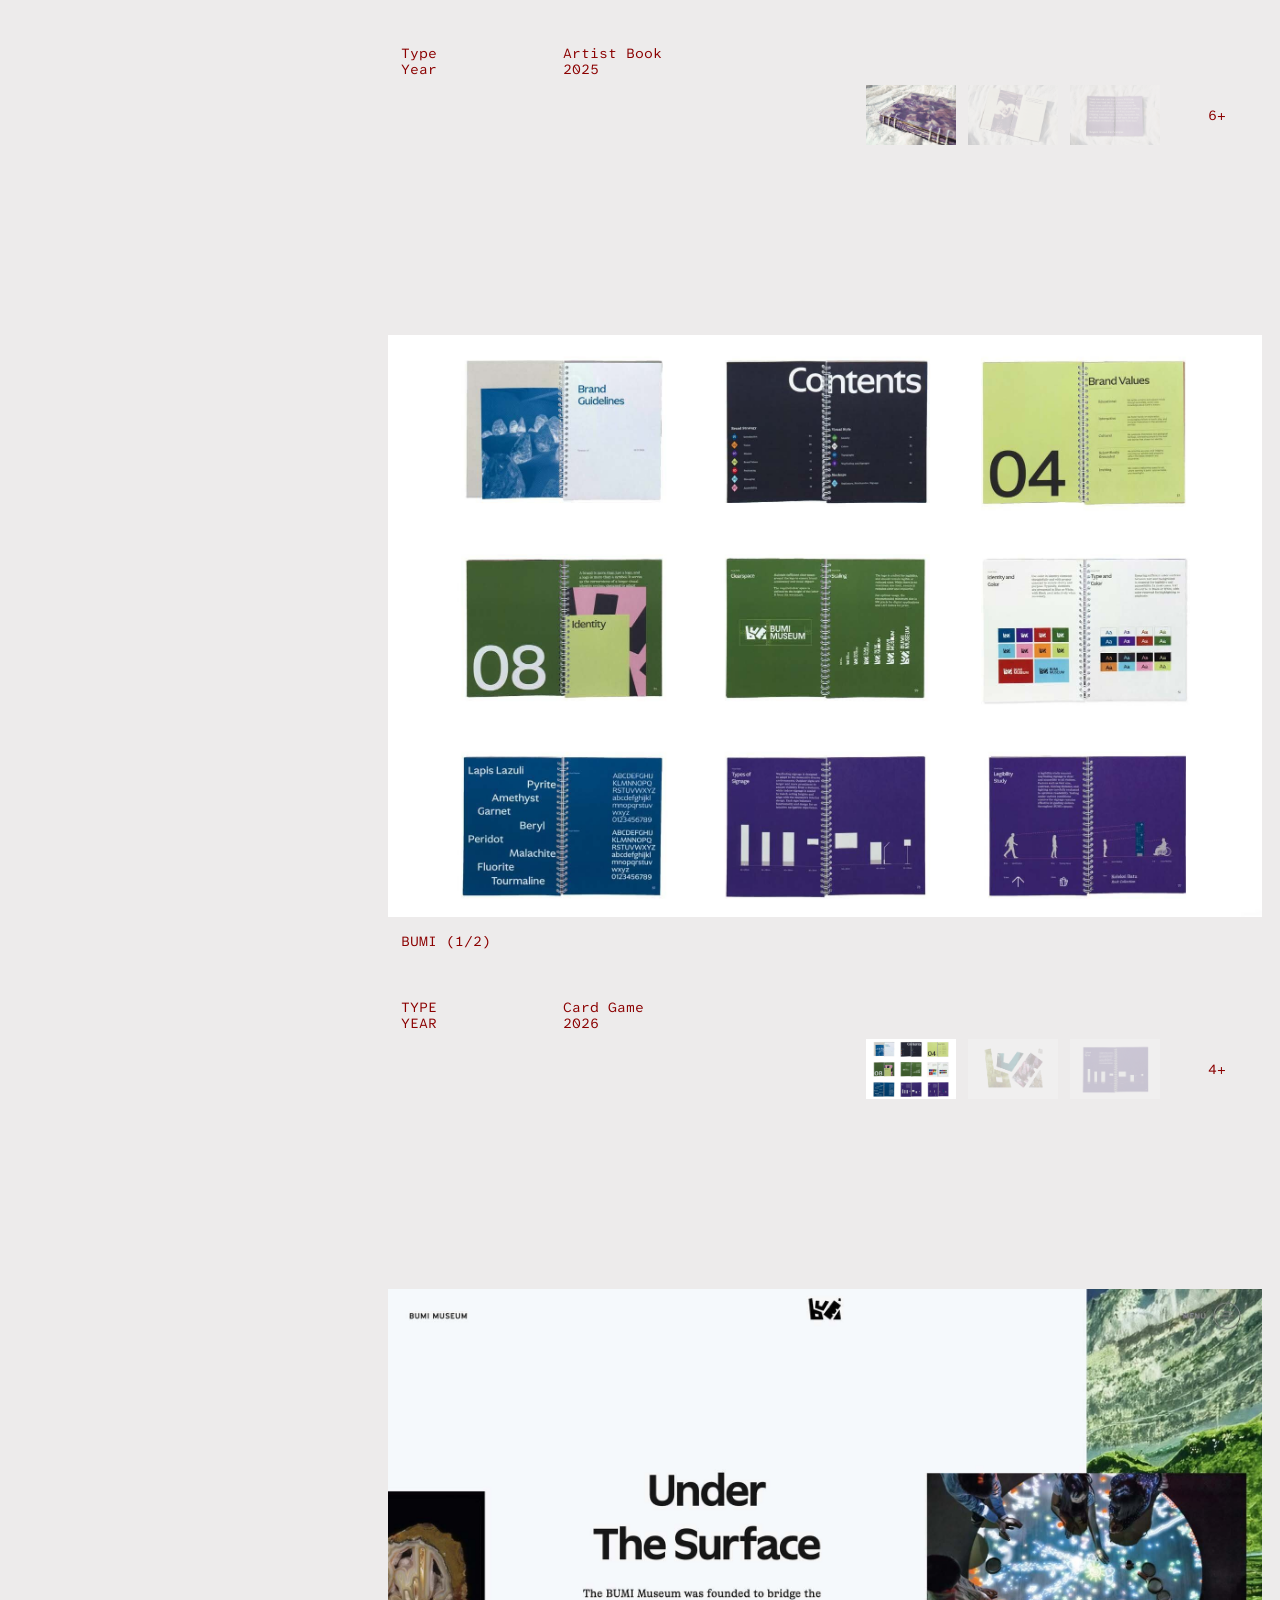
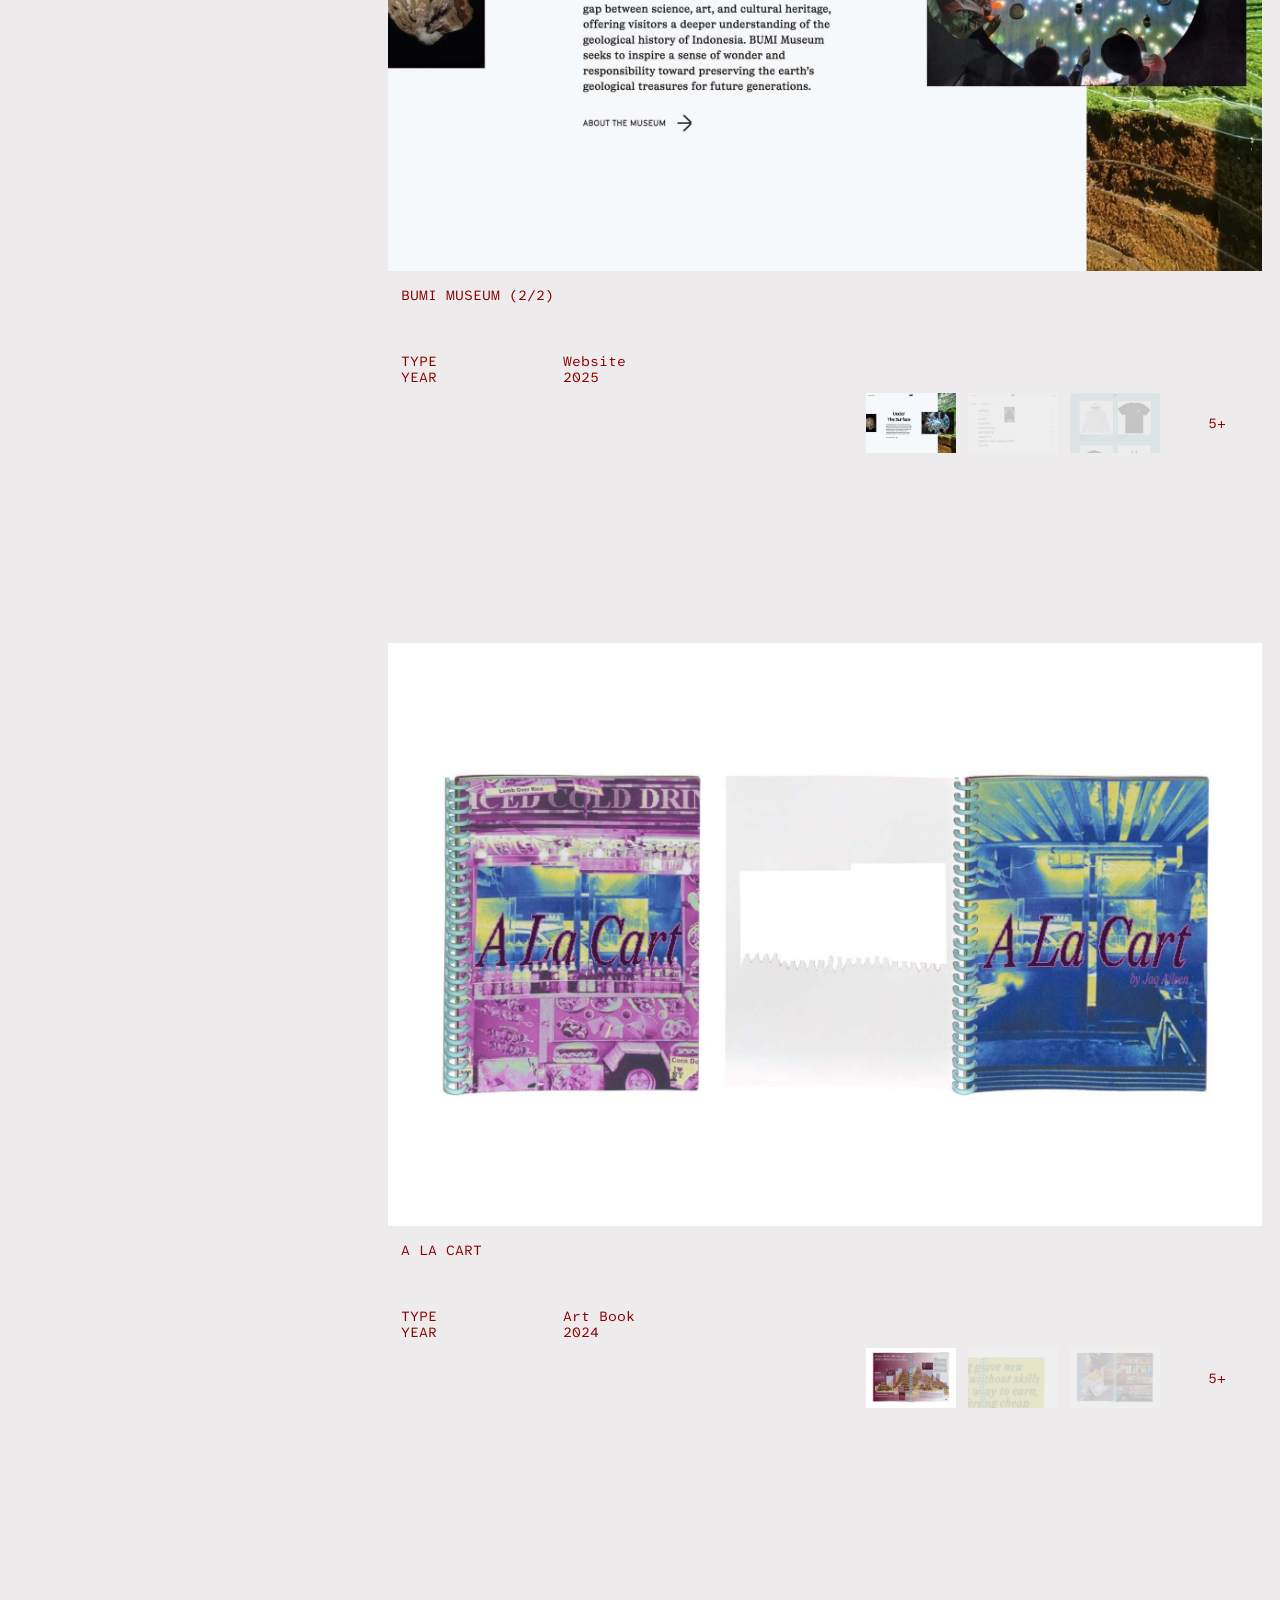
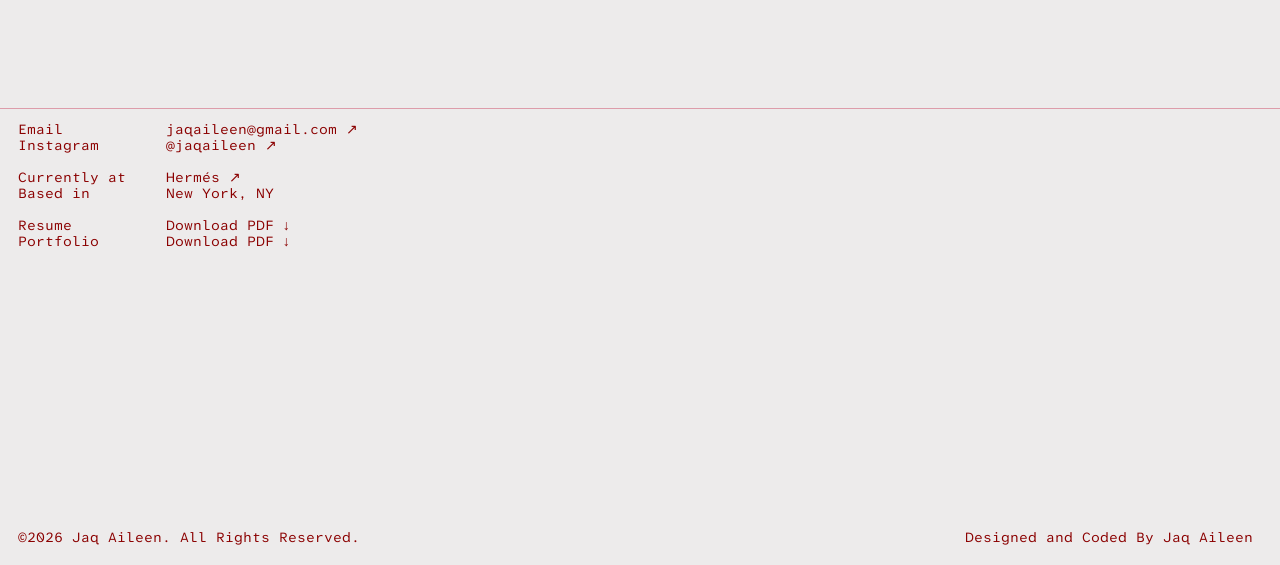
==== commit 6db7d61b: "footer2" ====
--- a/index.html
+++ b/index.html
@@ -658,12 +658,12 @@
                         <br>
                         <div class="SanityContentLabelLink-module-scss-module__25iyra__container">
                             <div>Resume</div><span class="sanity-link__container"><a
-                                    href="https://instagram.com/jaqaileen" target="_blank" rel="noopener noreferrer"
+                                    href="https://drive.google.com/file/d/1ya3OC19x_PwuAj-bFJgJHpPRDWH4dYBb/view?usp=drive_link" target="_blank" rel="noopener noreferrer"
                                     class="common-link sanity-link"><span>Download PDF ↓</span></a></span>
                             <div class="SanityContentLabelLink-module-scss-module__25iyra__container">
-                                <div>Portfolio</div><span class="sanity-link__container"><a rel="noopener noreferrer"
-                                        class="common-link sanity-link"><span>Download PDF
-                                            ↓</span></a></span>
+                                <div>Portfolio</div><span class="sanity-link__container"><a
+                                    href="https://drive.google.com/file/d/1hz1YxYMskYCpdWGfzgW8lb4rhc9WRYNX/view?usp=drive_link" target="_blank" rel="noopener noreferrer"
+                                    class="common-link sanity-link"><span>Download PDF ↓</span></a></span>
                             </div>
                         </div>
                     </div>
--- a/css/0f7dc2a64ae3cc79.css
+++ b/css/0f7dc2a64ae3cc79.css
@@ -100,7 +100,7 @@
     --pink: #DD9CAA;
     --black: #8B0000;
     --white: #fff;
-    --off-white: #f7f7f7;
+    --off-white: #edebeb;
     --light-grey: #DD9CAA;
     --foreground: var(--black);
     --background: var(--off-white);
